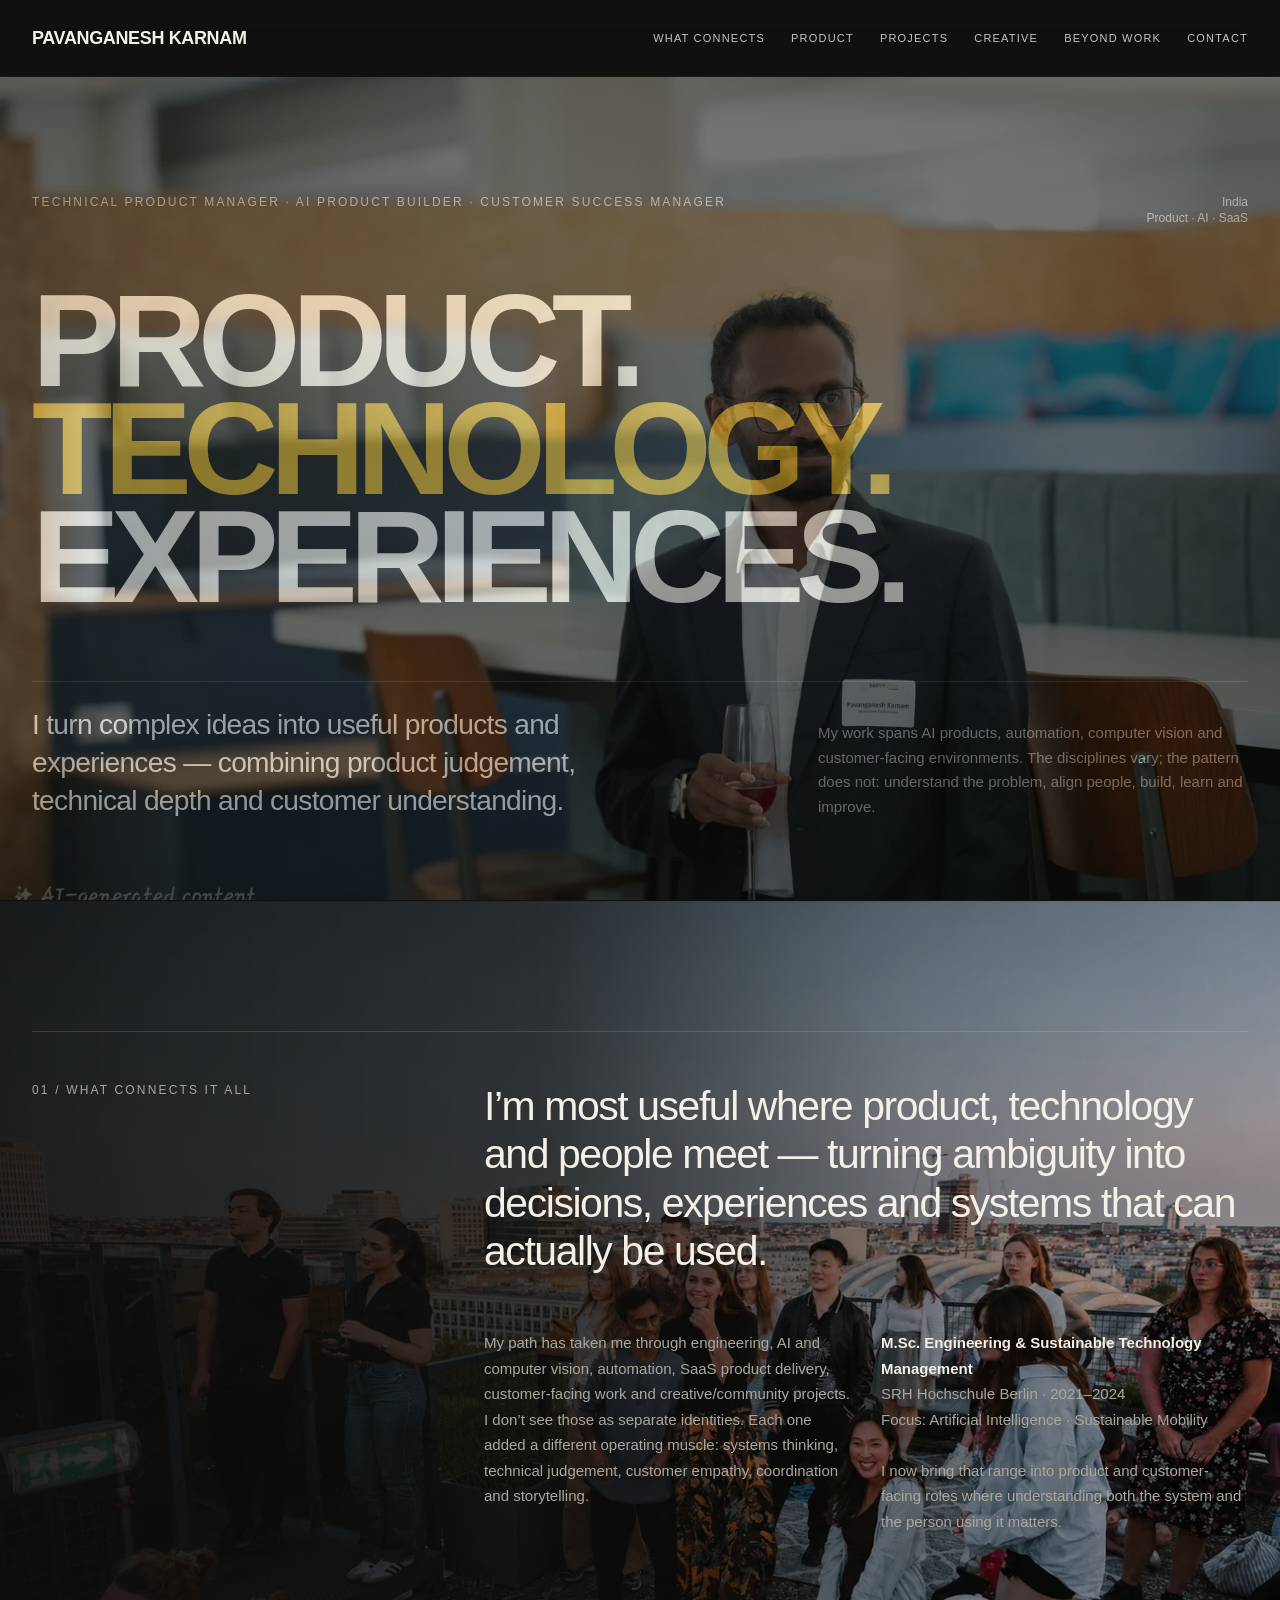
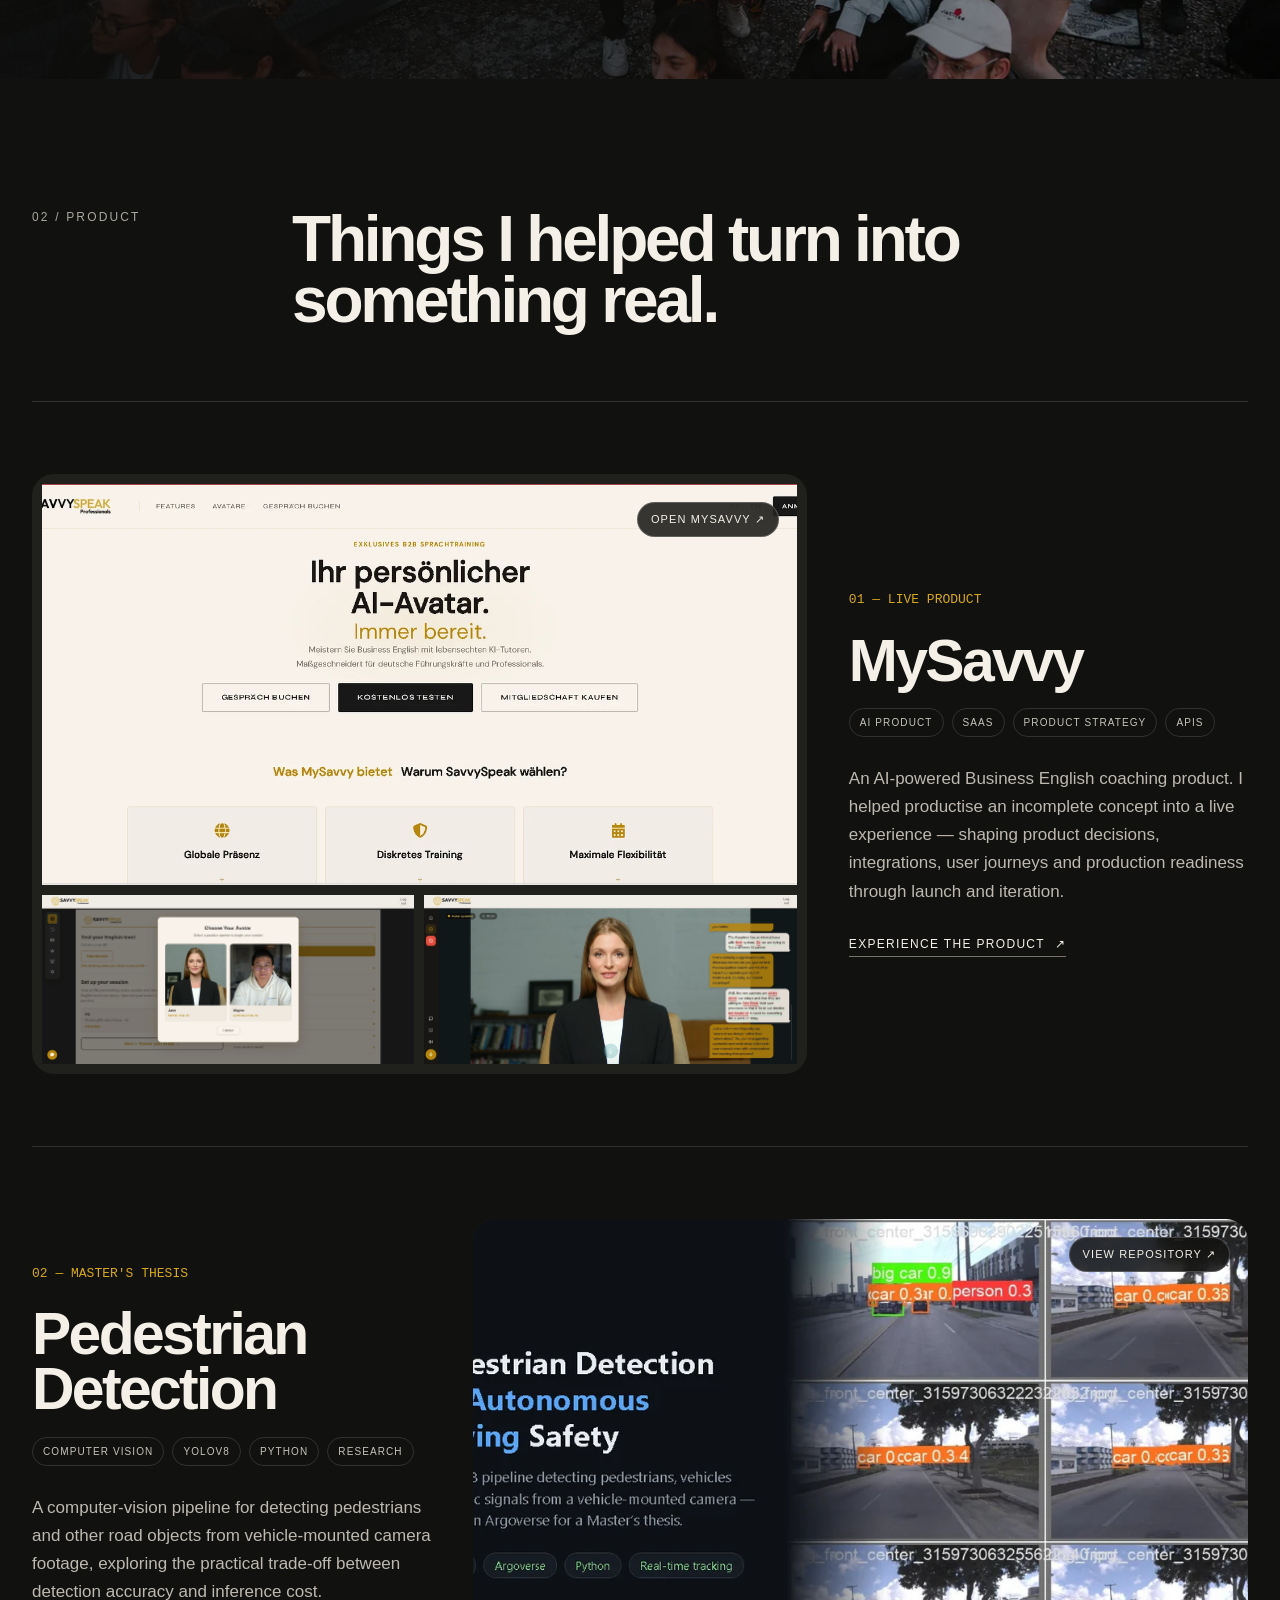
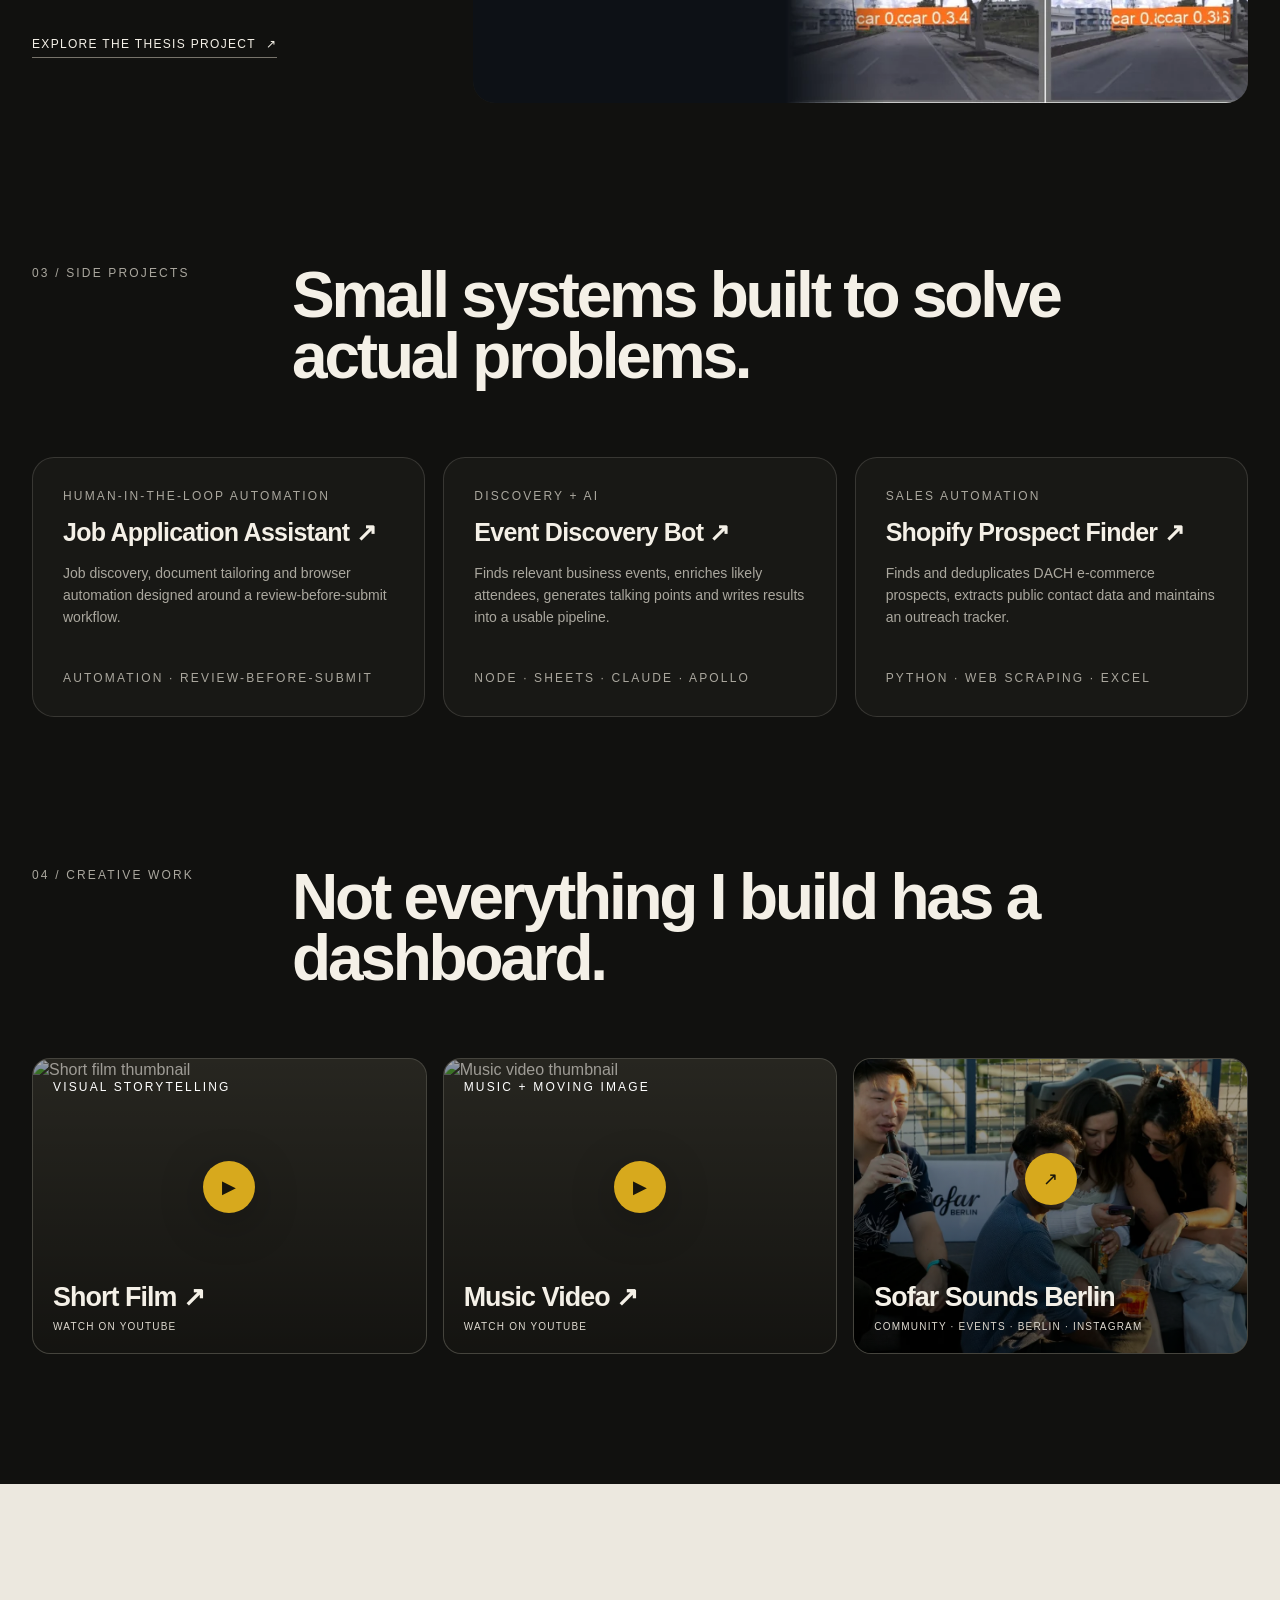
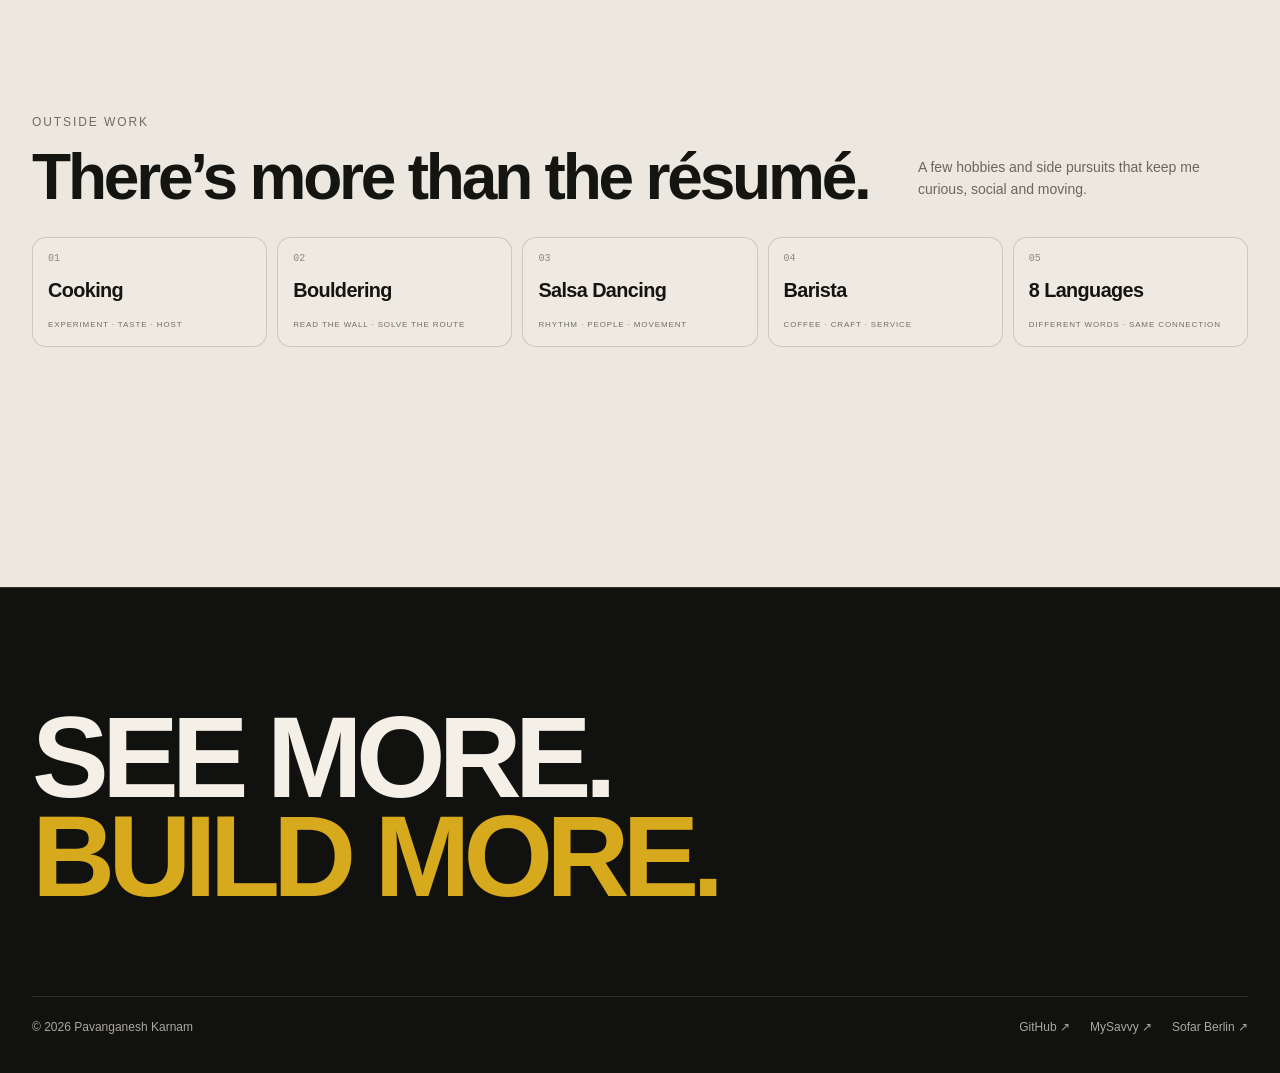
==== index.html @ 55679f95 "Simplify portfolio location to India" ====
<!doctype html>
<html lang="en">
<head>
<!-- Portfolio build for GitHub Pages -->
  <meta charset="utf-8" />
  <meta name="viewport" content="width=device-width,initial-scale=1" />
  <meta name="description" content="Pavanganesh Karnam — Technical Product Manager, AI product builder, Customer Success Manager and multidisciplinary maker." />
  <title>Pavanganesh Karnam — Product · Technology · Experiences</title>
  <link rel="stylesheet" href="styles.css" />
  <style>#thread{background-image:linear-gradient(90deg,rgba(13,13,12,.88) 0%,rgba(13,13,12,.78) 43%,rgba(13,13,12,.42) 72%,rgba(13,13,12,.24) 100%),url('asset-01-03a9aabbd2f6.webp')!important;background-size:cover;background-position:center}</style>
</head>
<body>
<button class="hero-portrait" id="heroPortrait" type="button" aria-label="Open portrait preview" aria-hidden="true">
  <img class="portrait-full" src="asset-02-1b2aa033fc8b.webp" alt="Portrait of Pavanganesh Karnam" id="heroPortraitImg" />
  <img class="portrait-avatar" src="asset-03-c4b524518109.webp" alt="" aria-hidden="true" />
</button>
<div class="portrait-modal" id="portraitModal" aria-hidden="true" role="dialog" aria-modal="true" aria-label="Portrait preview">
  <button class="portrait-close" id="portraitClose" type="button" aria-label="Close portrait preview">×</button>
  <img src="asset-02-1b2aa033fc8b.webp" alt="Portrait of Pavanganesh Karnam enlarged" id="portraitModalImg" />
</div>
<header id="topbar">
  <div class="wrap nav">
    <a class="brand" href="#top">PAVANGANESH KARNAM</a>
    <nav class="navlinks" aria-label="Primary">
      <a href="#thread">What Connects</a><a href="#work">Product</a><a href="#projects">Projects</a><a href="#creative">Creative</a><a href="#beyond">Beyond Work</a><a href="#contact">Contact</a>
    </nav>
  </div>
</header>

<main id="top">
  <section class="hero">
    <div class="wrap">
      <div class="hero-role">
        <div class="eyebrow">Technical Product Manager · AI Product Builder · Customer Success Manager</div>
        <div class="availability">India<br/>Product · AI · SaaS</div>
      </div>
      <h1 class="hero-title" aria-label="Product Technology Experiences">
        <span><i>Product.</i></span>
        <span><i>Technology.</i></span>
        <span><i>Experiences.</i></span>
      </h1>
      <div class="hero-bottom">
        <div class="hero-statement">I turn complex ideas into useful products and experiences — combining product judgement, technical depth and customer understanding.</div>
        <div class="hero-meta">My work spans AI products, automation, computer vision and customer-facing environments. The disciplines vary; the pattern does not: understand the problem, align people, build, learn and improve.</div>
      </div>
    </div>
  </section>

  <section id="thread">
    <div class="wrap about-grid reveal">
      <div class="eyebrow">01 / What Connects It All</div>
      <div>
        <p class="about-text">I’m most useful where product, technology and people meet — turning ambiguity into decisions, experiences and systems that can actually be used.</p>
        <div class="about-sub">
          <p>My path has taken me through engineering, AI and computer vision, automation, SaaS product delivery, customer-facing work and creative/community projects. I don’t see those as separate identities. Each one added a different operating muscle: systems thinking, technical judgement, customer empathy, coordination and storytelling.</p>
          <p><strong style="color:var(--ink)">M.Sc. Engineering & Sustainable Technology Management</strong><br/>SRH Hochschule Berlin · 2021–2024<br/>Focus: Artificial Intelligence · Sustainable Mobility<br/><br/>I now bring that range into product and customer-facing roles where understanding both the system and the person using it matters.</p>
        </div>
      </div>
    </div>
  </section>

  <section id="work">
    <div class="wrap">
      <div class="section-head reveal"><div class="eyebrow">02 / Product</div><h2>Things I helped turn into something real.</h2></div>

      <article class="chapter reveal">
        <div class="media mysavvy-collage">
          <a href="https://mysavvy.savvyspeak.ai" target="_blank" rel="noreferrer"><span class="visit">Open MySavvy ↗</span><img src="asset-04-f950c115a7a7.webp" alt="MySavvy AI coaching platform interface" /></a>
          <a href="https://mysavvy.savvyspeak.ai" target="_blank" rel="noreferrer"><img src="asset-05-85242a659f5c.webp" alt="MySavvy avatar selection interface" /></a>
          <a href="https://mysavvy.savvyspeak.ai" target="_blank" rel="noreferrer"><img src="asset-06-6d249f5417d5.webp" alt="SavvySpeak MySavvy landing page" /></a>
        </div>
        <div class="copy">
          <div class="num">01 — LIVE PRODUCT</div>
          <h3>MySavvy</h3>
          <div class="tags"><span class="tag">AI Product</span><span class="tag">SaaS</span><span class="tag">Product Strategy</span><span class="tag">APIs</span></div>
          <p>An AI-powered Business English coaching product. I helped productise an incomplete concept into a live experience — shaping product decisions, integrations, user journeys and production readiness through launch and iteration.</p>
          <a class="text-link" href="https://mysavvy.savvyspeak.ai" target="_blank" rel="noreferrer">Experience the product <span class="arrow">↗</span></a>
        </div>
      </article>

      <article class="chapter reverse reveal">
        <div class="media"><a href="https://github.com/PGPGPGPGPGK/Master-thesis" target="_blank" rel="noreferrer"><span class="visit">View repository ↗</span><img src="asset-07-b2432ad10676.webp" alt="Pedestrian detection Master's thesis preview" /></a></div>
        <div class="copy">
          <div class="num">02 — MASTER'S THESIS</div>
          <h3>Pedestrian Detection</h3>
          <div class="tags"><span class="tag">Computer Vision</span><span class="tag">YOLOv8</span><span class="tag">Python</span><span class="tag">Research</span></div>
          <p>A computer-vision pipeline for detecting pedestrians and other road objects from vehicle-mounted camera footage, exploring the practical trade-off between detection accuracy and inference cost.</p>
          <a class="text-link" href="https://github.com/PGPGPGPGPGK/Master-thesis" target="_blank" rel="noreferrer">Explore the thesis project <span class="arrow">↗</span></a>
        </div>
      </article>

      <div id="projects" class="section-head reveal" style="margin-top:90px"><div class="eyebrow">03 / Side projects</div><h2>Small systems built to solve actual problems.</h2></div>
      <div class="tech-mini-grid reveal">
        <a class="mini" href="https://github.com/PGPGPGPGPGK/job-application-assistant" target="_blank" rel="noreferrer"><div><div class="eyebrow">Human-in-the-loop automation</div><h4>Job Application Assistant <span class="arrow">↗</span></h4><p>Job discovery, document tailoring and browser automation designed around a review-before-submit workflow.</p></div><div class="eyebrow">Automation · Review-before-submit</div></a>
        <a class="mini" href="https://github.com/PGPGPGPGPGK/event-search" target="_blank" rel="noreferrer"><div><div class="eyebrow">Discovery + AI</div><h4>Event Discovery Bot <span class="arrow">↗</span></h4><p>Finds relevant business events, enriches likely attendees, generates talking points and writes results into a usable pipeline.</p></div><div class="eyebrow">Node · Sheets · Claude · Apollo</div></a>
        <a class="mini" href="https://github.com/PGPGPGPGPGK/shopify-outreach" target="_blank" rel="noreferrer"><div><div class="eyebrow">Sales automation</div><h4>Shopify Prospect Finder <span class="arrow">↗</span></h4><p>Finds and deduplicates DACH e-commerce prospects, extracts public contact data and maintains an outreach tracker.</p></div><div class="eyebrow">Python · Web scraping · Excel</div></a>
      </div>
    </div>
  </section>

  <section id="creative" style="padding-top:20px">
    <div class="wrap">
      <div class="section-head reveal"><div class="eyebrow">04 / Creative work</div><h2>Not everything I build has a dashboard.</h2></div>
      <div class="creative-grid reveal">
        <a class="video-card" href="https://youtu.be/dspvZ8qLnYA?si=hRVgWq7cxDjMHmX9" target="_blank" rel="noreferrer" aria-label="Open Short Film on YouTube">
          <img src="https://img.youtube.com/vi/dspvZ8qLnYA/maxresdefault.jpg" alt="Short film thumbnail" />
          <div class="overlay"><div class="eyebrow" style="color:#fff">Visual storytelling</div><div class="play">▶</div><div><div class="video-title">Short Film <span class="arrow">↗</span></div><div class="video-meta">Watch on YouTube</div></div></div>
        </a>
        <a class="video-card" href="https://youtu.be/GNn44DrBACo?si=5zyIObAWgjNVQ3V6" target="_blank" rel="noreferrer" aria-label="Open Music Video on YouTube">
          <img src="https://img.youtube.com/vi/GNn44DrBACo/maxresdefault.jpg" alt="Music video thumbnail" />
          <div class="overlay"><div class="eyebrow" style="color:#fff">Music + moving image</div><div class="play">▶</div><div><div class="video-title">Music Video <span class="arrow">↗</span></div><div class="video-meta">Watch on YouTube</div></div></div>
        </a>
        <a class="video-card" href="https://www.instagram.com/sofarberlin?igsh=MWx6d28yajBtN3hkcg==" target="_blank" rel="noreferrer" aria-label="Open Sofar Sounds Berlin on Instagram">
          <img src="asset-10-0775bc7eccf1.webp" alt="Sofar Sounds Berlin rooftop event" />
          <div class="overlay"><div class="play">↗</div><div><div class="video-title">Sofar Sounds Berlin</div><div class="video-meta">Community · Events · Berlin · Instagram</div></div></div>
        </a>
      </div>
    </div>
  </section>

  <section id="beyond" class="beyond-wrap">
    <div class="outside-work reveal">
      <div class="wrap">
        <div class="outside-work-head">
          <div>
            <div class="outside-label">Outside work</div>
            <h3 class="outside-work-title">There’s more than the résumé.</h3>
          </div>
          <p class="outside-work-note">A few hobbies and side pursuits that keep me curious, social and moving.</p>
        </div>

        <div class="outside-list" aria-label="Hobbies and side pursuits">
          <div class="outside-row"><span class="outside-num">01</span><span class="hobby-name">Cooking</span><span class="hobby-detail">Experiment · taste · host</span></div>
          <div class="outside-row"><span class="outside-num">02</span><span class="hobby-name">Bouldering</span><span class="hobby-detail">Read the wall · solve the route</span></div>
          <div class="outside-row"><span class="outside-num">03</span><span class="hobby-name">Salsa Dancing</span><span class="hobby-detail">Rhythm · people · movement</span></div>
          <div class="outside-row"><span class="outside-num">04</span><span class="hobby-name">Barista</span><span class="hobby-detail">Coffee · craft · service</span></div>
          <div class="outside-row"><span class="outside-num">05</span><span class="hobby-name">8 Languages</span><span class="hobby-detail">Different words · same connection</span></div>
        </div>
      </div>
    </div>
  </section>

</main>

<footer id="contact">
  <div class="wrap">
    <h2 class="footer-title">See more.<br/><em>Build more.</em></h2>
    <div class="footer-row">
      <div>© <span id="year"></span> Pavanganesh Karnam</div>
      <div class="footer-links">
        <a href="https://github.com/PGPGPGPGPGK" target="_blank" rel="noreferrer">GitHub ↗</a>
        <a href="https://mysavvy.savvyspeak.ai" target="_blank" rel="noreferrer">MySavvy ↗</a>
        <a href="https://www.instagram.com/sofarberlin?igsh=MWx6d28yajBtN3hkcg==" target="_blank" rel="noreferrer">Sofar Berlin ↗</a>
      </div>
    </div>
  </div>
</footer>
<script src="script.js"></script>
</body>
</html>
---- styles.css ----
:root{--bg:#11110f;--panel:#181815;--panel2:#20201c;--ink:#f4f0e7;--muted:#aaa79e;--line:rgba(244,240,231,.14);--accent:#d7a91d;--accent2:#f2cf5b;--radius:22px;--max:1480px}*{box-sizing:border-box}html{scroll-behavior:smooth;background:var(--bg)}body{margin:0;background:var(--bg);color:var(--ink);font-family:Inter,"Helvetica Neue",Helvetica,Arial,sans-serif;line-height:1.35;overflow-x:hidden}body:before{content:"";position:fixed;inset:0;pointer-events:none;opacity:.04;z-index:1000;background-image:radial-gradient(rgba(255,255,255,.25) .45px,transparent .45px);background-size:4px 4px}::selection{background:var(--accent2);color:#17160f}a{color:inherit;text-decoration:none}img{display:block;max-width:100%}button{font:inherit}.wrap{width:min(calc(100% - 64px),var(--max));margin:auto}.eyebrow{font-size:12px;letter-spacing:.18em;text-transform:uppercase;color:var(--muted)}.reveal{opacity:0;transform:translateY(30px);transition:opacity .8s cubic-bezier(.16,1,.3,1),transform .8s cubic-bezier(.16,1,.3,1)}.reveal.in{opacity:1;transform:none}.arrow{display:inline-block;transition:transform .25s ease}a:hover .arrow{transform:translate(5px,-5px)}header{position:sticky;top:0;z-index:50;background:rgba(17,17,15,.82);backdrop-filter:blur(18px);border-bottom:1px solid transparent;transition:border-color .3s}header.scrolled{border-color:var(--line)}.nav{min-height:76px;display:flex;align-items:center;justify-content:space-between;gap:28px}.brand{font-size:18px;font-weight:750;letter-spacing:-.02em;padding-left:0;transition:padding-left .38s cubic-bezier(.16,1,.3,1)}header.portrait-mini .brand{padding-left:56px}.navlinks{display:flex;gap:26px;font-size:11px;letter-spacing:.11em;text-transform:uppercase;color:#c9c5bc;white-space:nowrap;margin-left:auto}.navlinks a:hover{color:#fff}.hero{min-height:calc(100vh - 76px);display:flex;flex-direction:column;justify-content:space-between;padding:90px 0 54px;position:relative;isolation:isolate}.hero>.wrap{position:relative;z-index:3}.hero:after{content:"";position:absolute;inset:0;z-index:1;pointer-events:none;background:linear-gradient(90deg,rgba(17,17,15,.94) 0%,rgba(17,17,15,.74) 48%,rgba(17,17,15,.28) 100%)}.hero-role{display:flex;justify-content:space-between;gap:30px;align-items:flex-start}.hero-role .availability{font-size:12px;color:var(--muted);text-align:right}.hero-title{font-size:clamp(64px,10.3vw,158px);line-height:.82;letter-spacing:-.065em;font-weight:850;margin:60px 0 70px;text-transform:uppercase}.hero-title span{display:block;overflow:hidden}.hero-title i{font-style:normal;display:block;animation:heroIn 1s cubic-bezier(.16,1,.3,1) both}.hero-title span:nth-child(2) i{color:var(--accent);animation-delay:.08s}.hero-title span:nth-child(3) i{animation-delay:.16s}@keyframes heroIn{from{transform:translateY(115%)}to{transform:none}}.hero-bottom{display:grid;grid-template-columns:1fr 1fr;gap:40px;align-items:end;border-top:1px solid var(--line);padding-top:24px}.hero-statement{font-size:clamp(22px,2.2vw,34px);max-width:650px;letter-spacing:-.025em}.hero-meta{justify-self:end;max-width:430px;color:var(--muted);font-size:15px;line-height:1.65}.hero-portrait{position:fixed;z-index:2;left:0;top:76px;width:100vw;height:calc(100vh - 76px);padding:0;border:0;background:#24231f;overflow:hidden;cursor:default;pointer-events:none;border-radius:0;box-shadow:none;will-change:left,top,width,height,border-radius}.hero-portrait img{position:absolute;inset:0;width:100%;height:100%;object-fit:cover;transition:opacity .24s ease}.hero-portrait .portrait-full{object-position:58% 38%;filter:saturate(.88) contrast(1.03);opacity:1}.hero-portrait .portrait-avatar{object-position:center;filter:saturate(.94) contrast(1.04);opacity:0}.hero-portrait.is-mini .portrait-full{opacity:0}.hero-portrait.is-mini .portrait-avatar{opacity:1}.hero-portrait.is-mini{z-index:60;cursor:zoom-in;pointer-events:auto;box-shadow:0 4px 14px rgba(0,0,0,.32);border:1px solid rgba(244,240,231,.30)}.portrait-modal{position:fixed;inset:0;z-index:2000;background:rgba(8,8,7,.88);backdrop-filter:blur(14px);display:grid;place-items:center;padding:34px;opacity:0;visibility:hidden;transition:.25s}.portrait-modal.open{opacity:1;visibility:visible}.portrait-modal img{max-width:min(880px,88vw);max-height:86vh;object-fit:contain;border-radius:20px;box-shadow:0 30px 100px rgba(0,0,0,.5)}.portrait-close{position:absolute;right:26px;top:22px;width:46px;height:46px;border-radius:50%;border:1px solid rgba(255,255,255,.22);background:rgba(17,17,15,.72);color:#fff;font-size:30px;cursor:pointer}body.modal-open{overflow:hidden}section{padding:130px 0}.section-head{display:grid;grid-template-columns:220px 1fr;gap:40px;margin-bottom:70px}.section-head h2{font-size:clamp(38px,5vw,78px);line-height:.95;letter-spacing:-.05em;margin:0;font-weight:780;max-width:900px}#thread{position:relative;min-height:72vh;display:flex;align-items:center;background-image:linear-gradient(90deg,rgba(13,13,12,.88) 0%,rgba(13,13,12,.78) 43%,rgba(13,13,12,.42) 72%,rgba(13,13,12,.24) 100%),url('assets/asset-01.webp');background-size:cover;background-position:center}.about-grid{display:grid;grid-template-columns:1fr 2fr;gap:70px;border-top:1px solid var(--line);padding-top:50px}.about-text{font-size:clamp(25px,3.2vw,47px);line-height:1.18;letter-spacing:-.035em;margin:0}.about-sub{display:grid;grid-template-columns:1fr 1fr;gap:30px;margin-top:40px;color:var(--muted);font-size:15px;line-height:1.7}.chapter{display:grid;grid-template-columns:minmax(0,1.32fr) minmax(300px,.68fr);gap:42px;align-items:center;padding:72px 0;border-top:1px solid var(--line)}.chapter.reverse{grid-template-columns:minmax(300px,.68fr) minmax(0,1.32fr)}.chapter.reverse .media{order:2}.chapter.reverse .copy{order:1}.media{position:relative;border-radius:var(--radius);overflow:hidden;background:#26251f;isolation:isolate}.media>a{display:block;position:relative;overflow:hidden}.media img{width:100%;height:auto;aspect-ratio:16/10;object-fit:cover;transition:transform .7s cubic-bezier(.16,1,.3,1),filter .5s ease}.media:hover img{transform:scale(1.025);filter:saturate(1.08)}.media .visit{position:absolute;right:18px;top:18px;z-index:3;background:rgba(17,17,15,.84);border:1px solid rgba(255,255,255,.2);border-radius:999px;padding:9px 13px;font-size:11px;letter-spacing:.1em;text-transform:uppercase;backdrop-filter:blur(10px)}.copy .num{font-family:ui-monospace,SFMono-Regular,Menlo,monospace;color:var(--accent);font-size:13px;margin-bottom:24px}.copy h3{font-size:clamp(38px,4.6vw,70px);letter-spacing:-.045em;line-height:.94;margin:0 0 20px}.tags{display:flex;gap:8px;flex-wrap:wrap;margin:0 0 28px}.tag{border:1px solid var(--line);border-radius:999px;padding:7px 10px;font-size:10px;letter-spacing:.11em;text-transform:uppercase;color:#c7c3ba}.copy p{font-size:17px;color:#bdb9b0;line-height:1.65;max-width:560px;margin:0 0 26px}.text-link{display:inline-flex;align-items:center;gap:10px;border-bottom:1px solid #77736a;padding-bottom:4px;font-size:12px;letter-spacing:.11em;text-transform:uppercase}.mysavvy-collage{display:grid;grid-template-columns:1fr 1fr;gap:10px;padding:10px;background:#20201c}.mysavvy-collage a:first-child{grid-column:1/-1}.mysavvy-collage img{aspect-ratio:auto;height:auto;object-fit:contain;background:#eee8dc}.mysavvy-collage a:first-child img{aspect-ratio:16/8.5;object-fit:cover}.tech-mini-grid{display:grid;grid-template-columns:repeat(3,1fr);gap:18px;margin-top:18px}.mini{min-height:260px;padding:30px;background:var(--panel);border:1px solid var(--line);border-radius:var(--radius);display:flex;flex-direction:column;justify-content:space-between;transition:.3s}.mini:hover{background:#1e1e1a;border-color:rgba(215,169,29,.5);transform:translateY(-4px)}.mini h4{font-size:25px;margin:12px 0;letter-spacing:-.03em}.mini p{color:var(--muted);font-size:14px;line-height:1.6;margin:0}.creative-grid{display:grid;grid-template-columns:repeat(3,minmax(0,1fr));gap:16px}.video-card{position:relative;border-radius:18px;overflow:hidden;background:#282721;border:1px solid var(--line);aspect-ratio:4/3;min-width:0}.video-card img{width:100%;height:100%;object-fit:cover;filter:brightness(.68);transition:.6s}.video-card:hover img{transform:scale(1.035);filter:brightness(.52)}.video-card .overlay{position:absolute;inset:0;display:flex;flex-direction:column;justify-content:space-between;padding:20px;background:linear-gradient(180deg,rgba(0,0,0,.03),rgba(0,0,0,.5))}.play{width:52px;height:52px;border-radius:50%;display:grid;place-items:center;background:var(--accent);color:#17150c;font-size:18px;align-self:center;margin:auto;box-shadow:0 10px 45px rgba(0,0,0,.25);transition:transform .3s}.video-card:hover .play{transform:scale(1.08)}.video-title{font-size:clamp(21px,2.1vw,30px);letter-spacing:-.035em;font-weight:700}.video-meta{font-size:10px;letter-spacing:.12em;text-transform:uppercase;color:#ded9cf;margin-top:5px}.beyond-wrap{background:#ece8df;color:#141410;overflow:hidden}.beyond-wrap .eyebrow{color:#6e6b64}.outside-work{padding:100px 0 110px}.outside-work-head{display:flex;align-items:flex-end;justify-content:space-between;gap:28px;margin-bottom:30px}.outside-label{font-size:12px;letter-spacing:.16em;text-transform:uppercase;color:#6e6b64;margin-bottom:16px}.outside-work-title{font-size:clamp(36px,5vw,74px);line-height:.94;letter-spacing:-.05em;font-weight:800;margin:0;max-width:900px}.outside-work-note{max-width:330px;font-size:14px;line-height:1.55;color:#6a665e;margin:0 0 6px}.outside-list{display:grid;grid-template-columns:repeat(5,minmax(0,1fr));gap:10px}.outside-row{position:relative;min-width:0;min-height:110px;padding:15px;border:1px solid rgba(20,20,16,.16);border-radius:14px;background:rgba(255,255,255,.12);display:grid;grid-template-columns:1fr;grid-template-rows:auto 1fr auto;align-items:start;transition:background .25s,border-color .25s,transform .25s}.outside-row:hover{background:rgba(255,255,255,.35);border-color:rgba(20,20,16,.3);transform:translateY(-2px)}.outside-num{font:10px ui-monospace,SFMono-Regular,Menlo,monospace;opacity:.45}.outside-row .hobby-name{font-size:clamp(18px,1.55vw,24px);line-height:1.03;font-weight:700;letter-spacing:-.03em;align-self:center;margin-top:8px}.outside-row .hobby-detail{font-size:8px;line-height:1.35;letter-spacing:.11em;text-transform:uppercase;color:#706d67;margin-top:12px}footer{padding:120px 0 38px;border-top:1px solid var(--line)}.footer-title{font-size:clamp(58px,9vw,138px);line-height:.86;letter-spacing:-.06em;text-transform:uppercase;margin:0 0 90px}.footer-title em{font-style:normal;color:var(--accent)}.footer-row{display:flex;justify-content:space-between;gap:30px;padding-top:22px;border-top:1px solid var(--line);font-size:12px;color:var(--muted)}.footer-links{display:flex;gap:20px}.footer-links a:hover{color:#fff}@media(max-width:980px){.navlinks{gap:13px}.section-head{grid-template-columns:1fr;gap:16px}.chapter,.chapter.reverse{grid-template-columns:1fr}.chapter.reverse .media,.chapter.reverse .copy{order:initial}.tech-mini-grid{grid-template-columns:1fr 1fr}.about-grid{grid-template-columns:1fr}.outside-list{grid-template-columns:repeat(3,minmax(0,1fr))}.creative-grid{grid-template-columns:1fr 1fr}.hero-title{font-size:clamp(58px,12vw,110px)}}@media(max-width:700px){.wrap{width:min(calc(100% - 32px),var(--max))}.nav{min-height:68px}.navlinks{display:none}.hero{padding:64px 0 40px;min-height:calc(100vh - 68px)}.hero-role{display:block}.hero-role .availability{text-align:left;margin-top:10px}.hero-title{font-size:clamp(50px,16vw,82px);margin:50px 0 55px}.hero-bottom{grid-template-columns:1fr;gap:20px}.hero-meta{justify-self:start}.hero-portrait{top:68px;height:calc(100vh - 68px)}section{padding:88px 0}.about-grid{display:block;padding-top:28px}.about-sub{grid-template-columns:1fr}.chapter{padding:48px 0}.tech-mini-grid{grid-template-columns:1fr}.creative-grid{grid-template-columns:1fr}.outside-work{padding:72px 0}.outside-work-head{display:block}.outside-work-note{margin-top:18px}.outside-list{grid-template-columns:repeat(2,minmax(0,1fr));gap:8px}.outside-row{min-height:98px;padding:13px}.footer-row{display:block}.footer-links{margin-top:15px;flex-wrap:wrap}.footer-title{margin-bottom:60px}}@media(prefers-reduced-motion:reduce){html{scroll-behavior:auto}.reveal{opacity:1;transform:none}.hero-title i{animation:none}.media img,.video-card img{transition:none}}
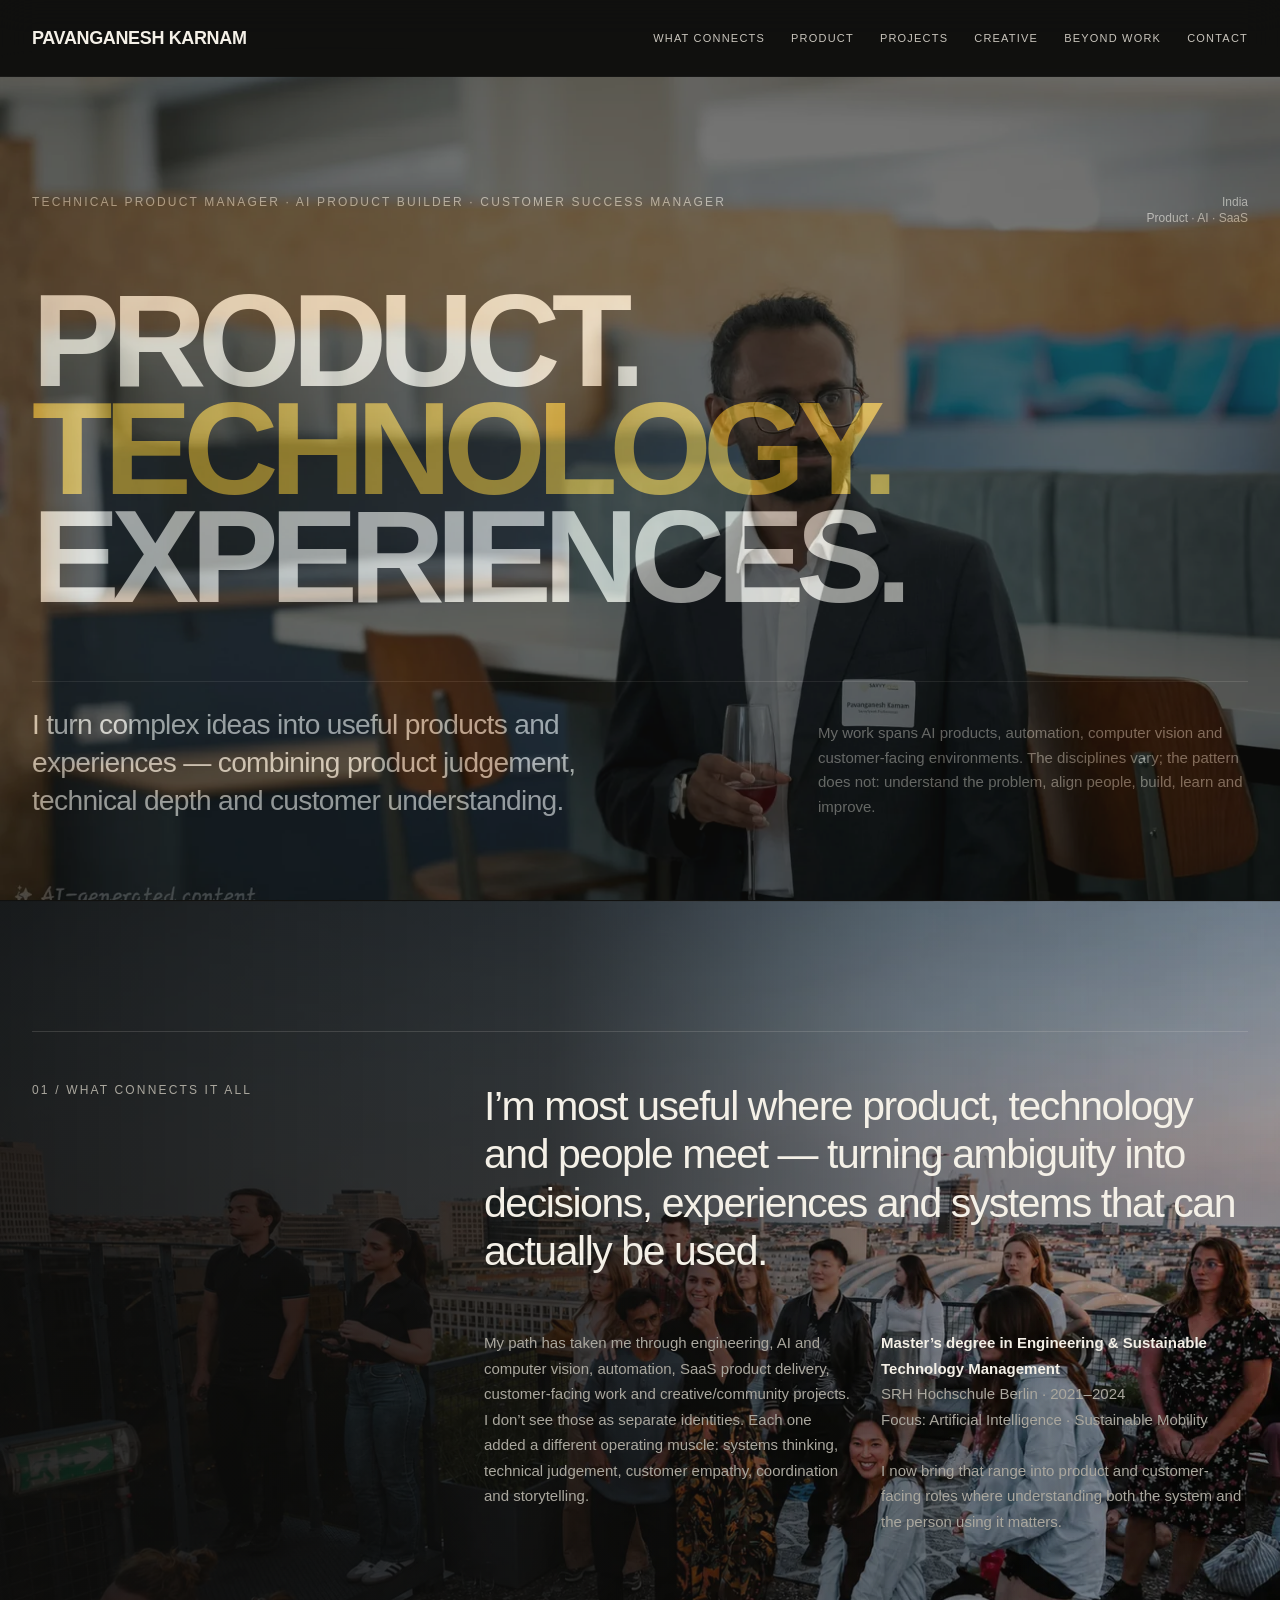
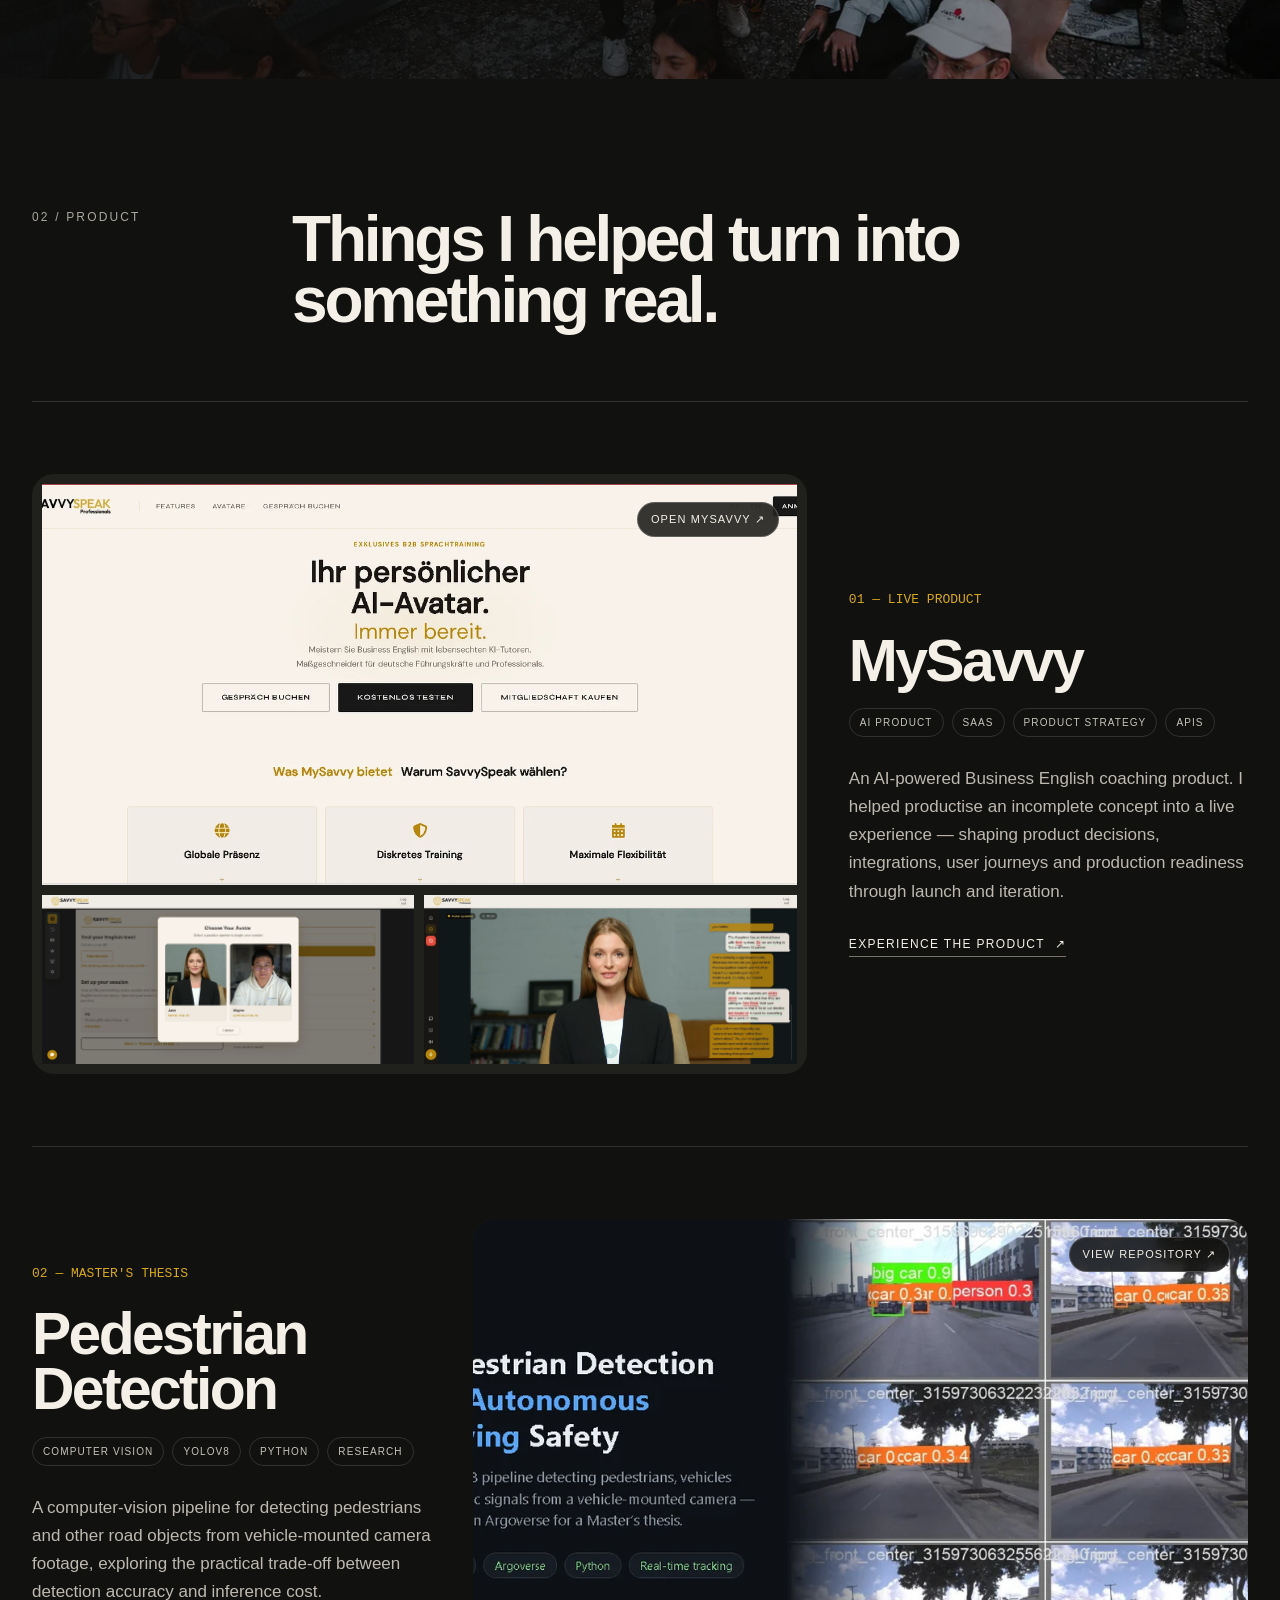
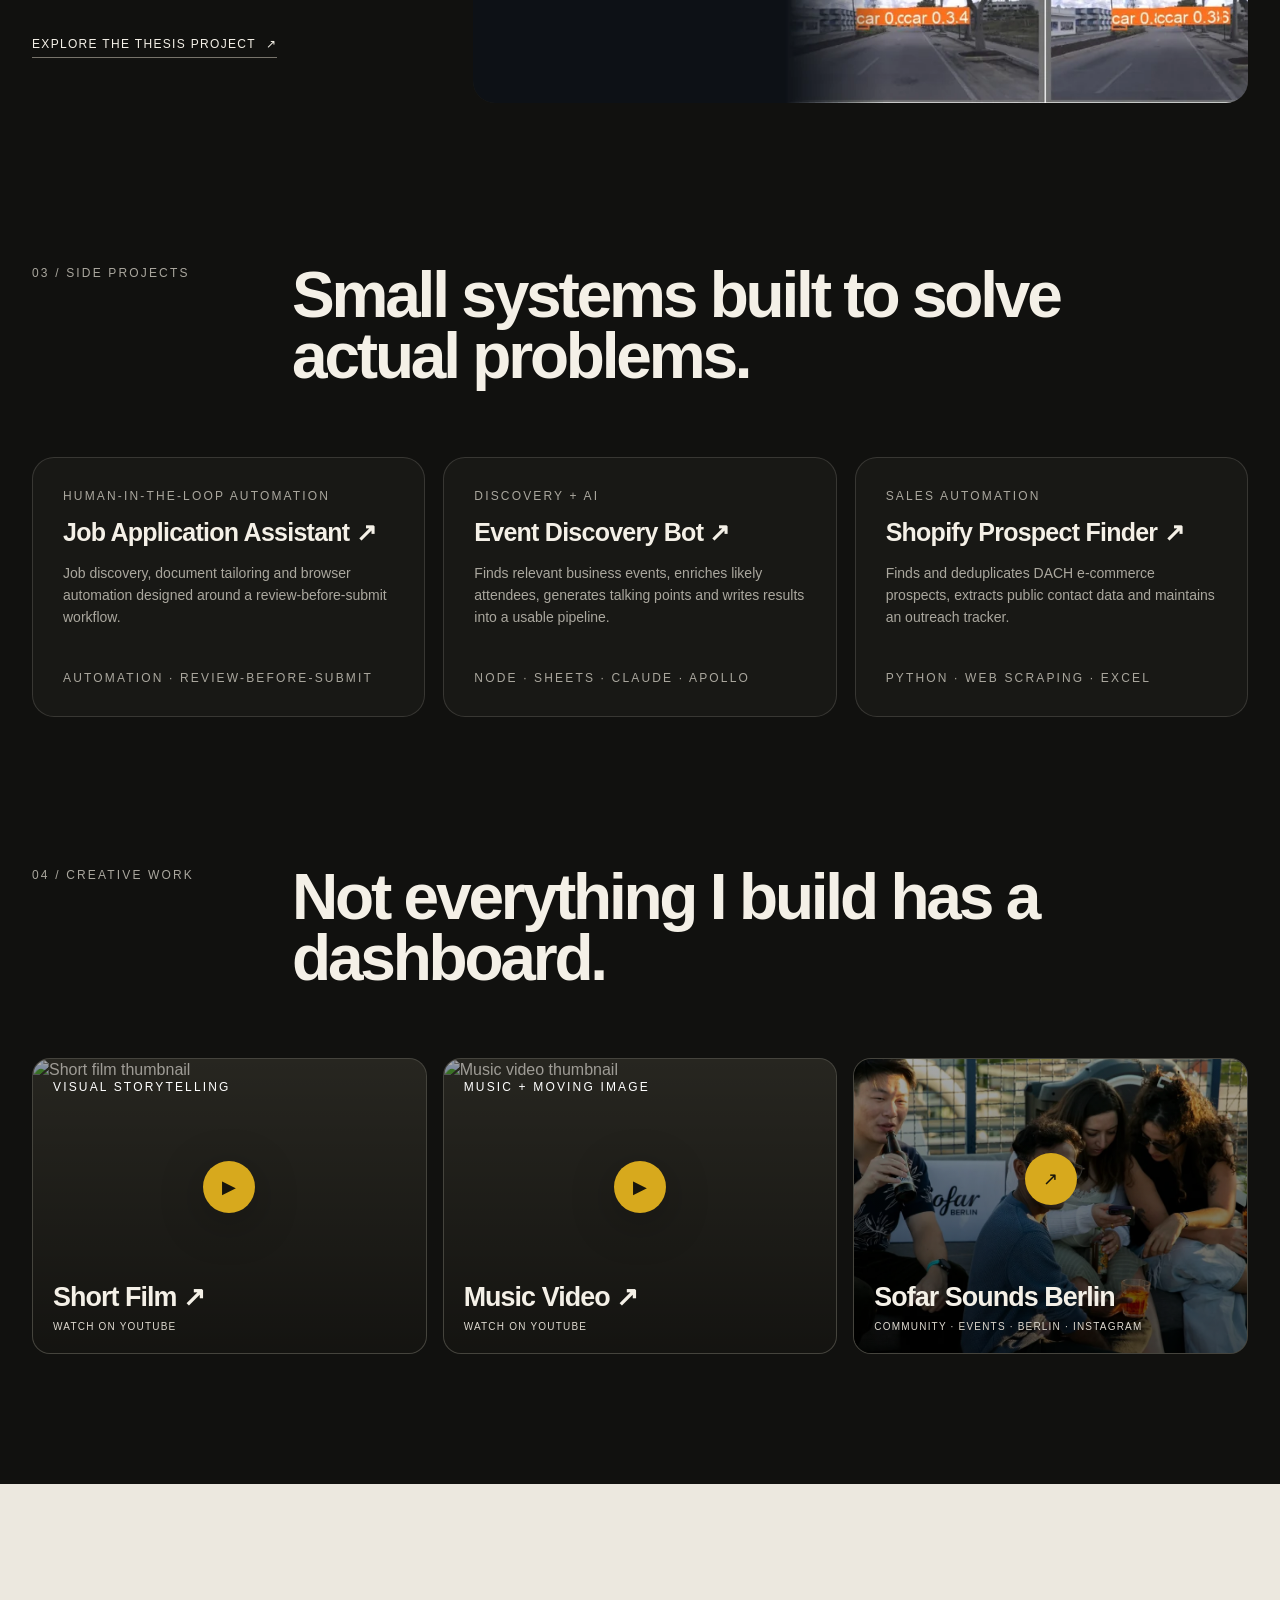
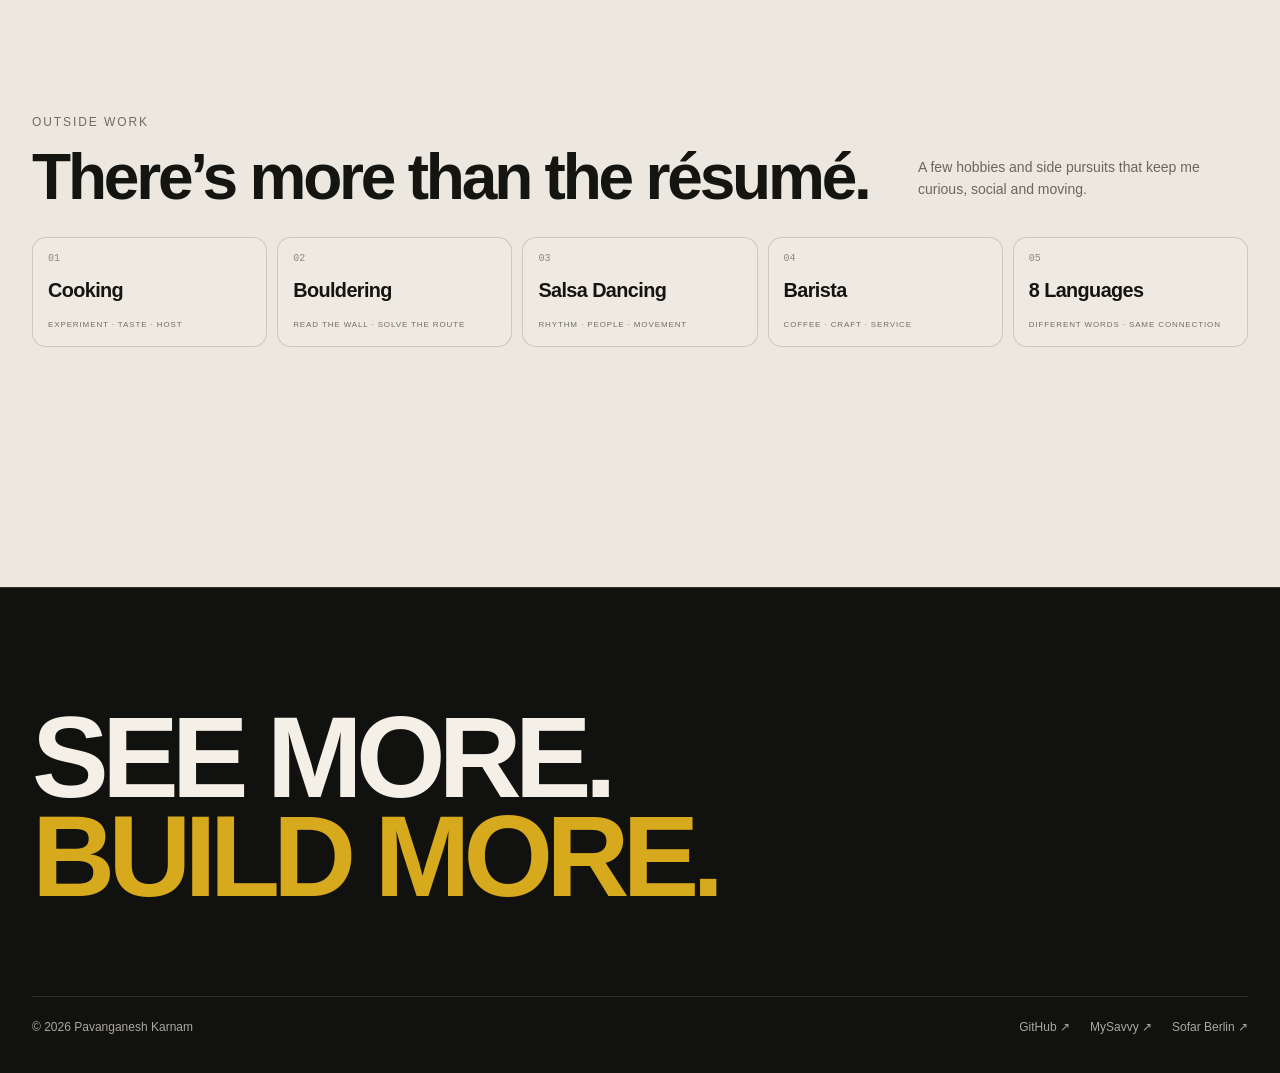
==== commit 909a8157: "Update master's degree wording" ====
--- a/index.html
+++ b/index.html
@@ -53,7 +53,7 @@
         <p class="about-text">I’m most useful where product, technology and people meet — turning ambiguity into decisions, experiences and systems that can actually be used.</p>
         <div class="about-sub">
           <p>My path has taken me through engineering, AI and computer vision, automation, SaaS product delivery, customer-facing work and creative/community projects. I don’t see those as separate identities. Each one added a different operating muscle: systems thinking, technical judgement, customer empathy, coordination and storytelling.</p>
-          <p><strong style="color:var(--ink)">M.Sc. Engineering & Sustainable Technology Management</strong><br/>SRH Hochschule Berlin · 2021–2024<br/>Focus: Artificial Intelligence · Sustainable Mobility<br/><br/>I now bring that range into product and customer-facing roles where understanding both the system and the person using it matters.</p>
+          <p><strong style="color:var(--ink)">Master’s degree in Engineering & Sustainable Technology Management</strong><br/>SRH Hochschule Berlin · 2021–2024<br/>Focus: Artificial Intelligence · Sustainable Mobility<br/><br/>I now bring that range into product and customer-facing roles where understanding both the system and the person using it matters.</p>
         </div>
       </div>
     </div>
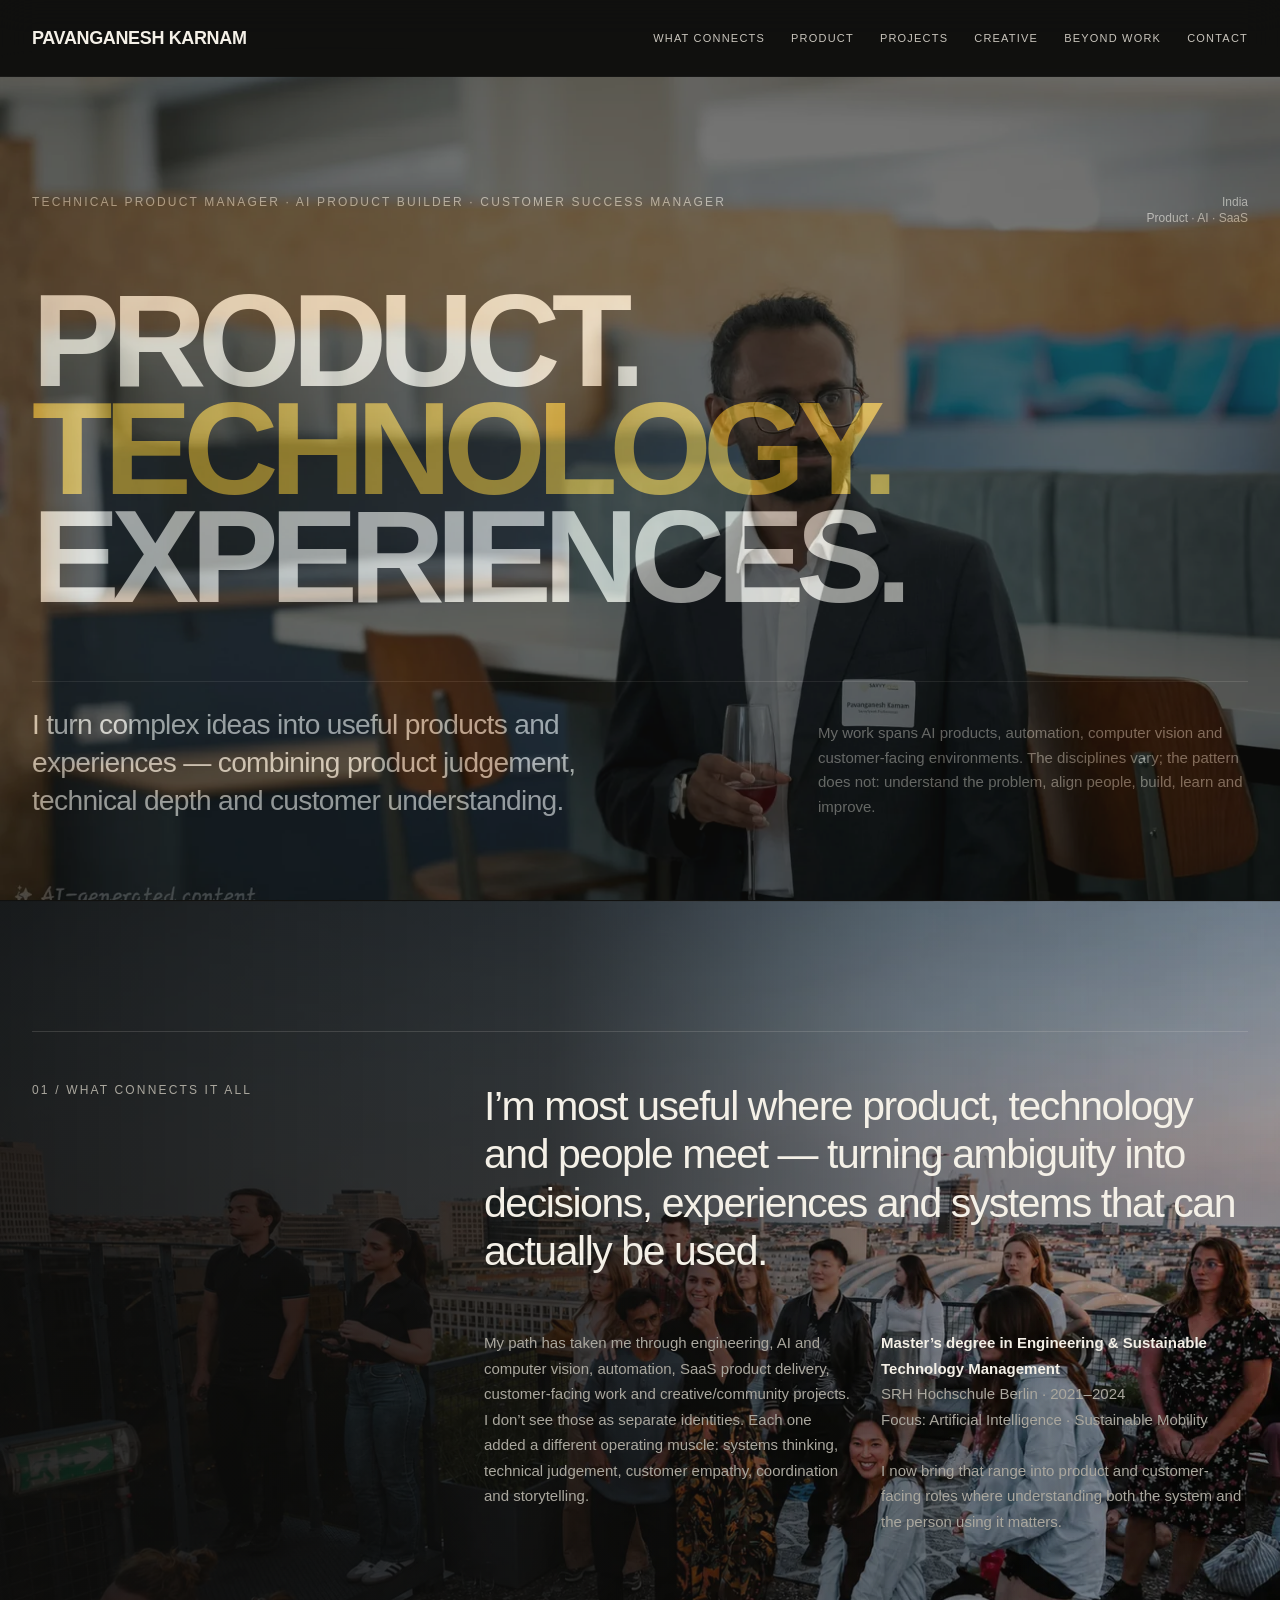
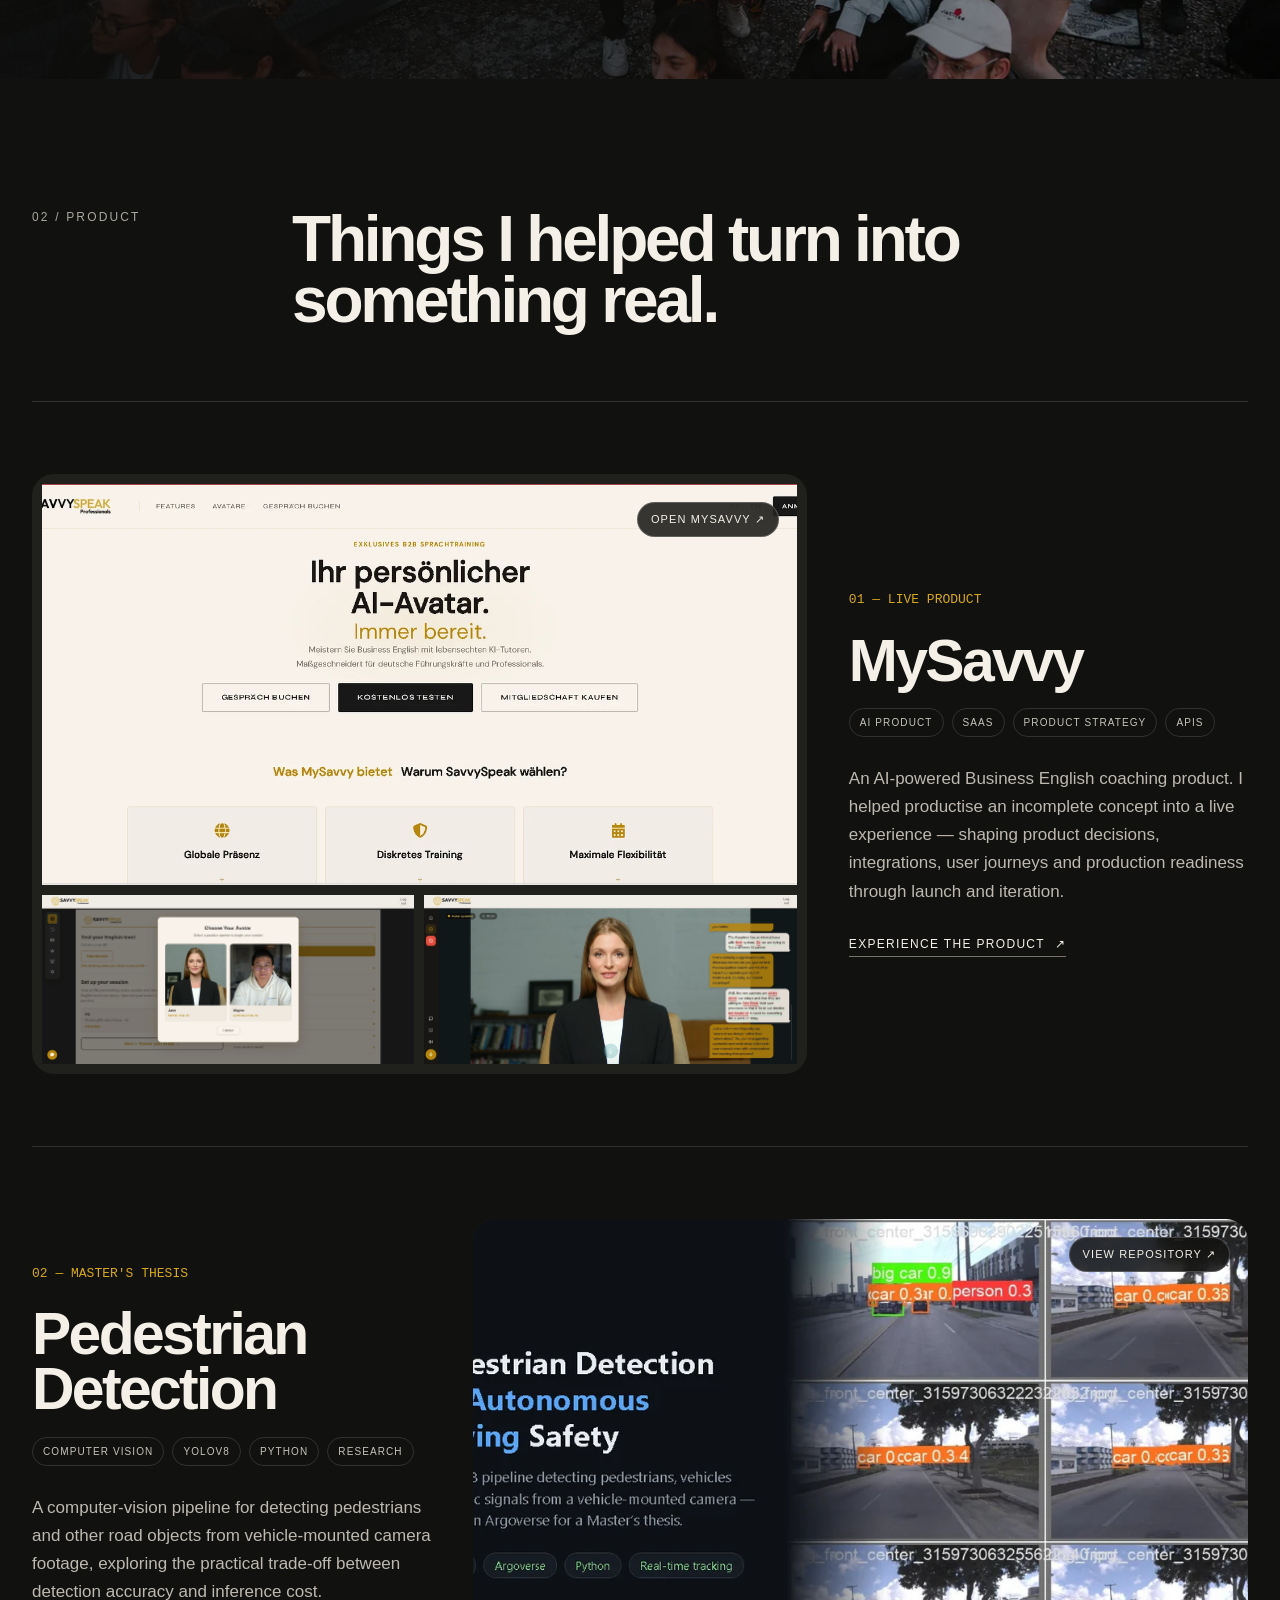
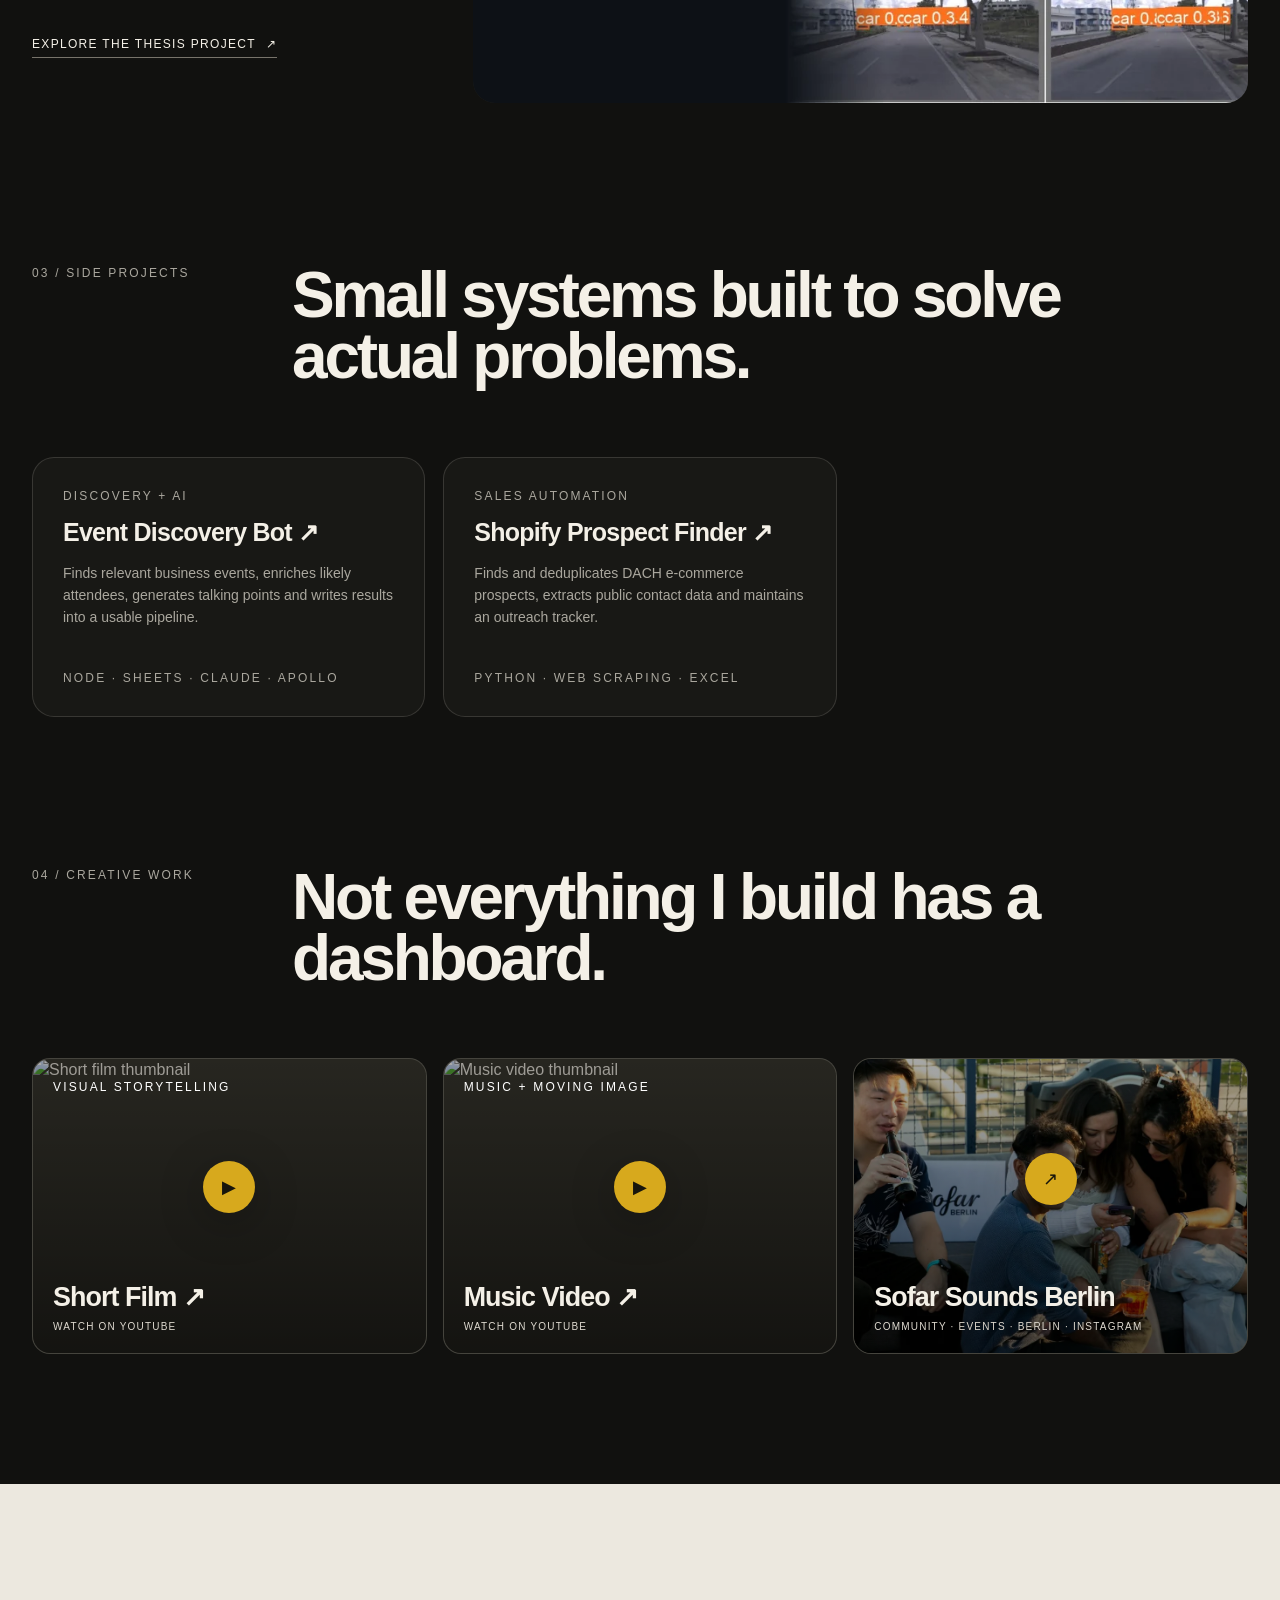
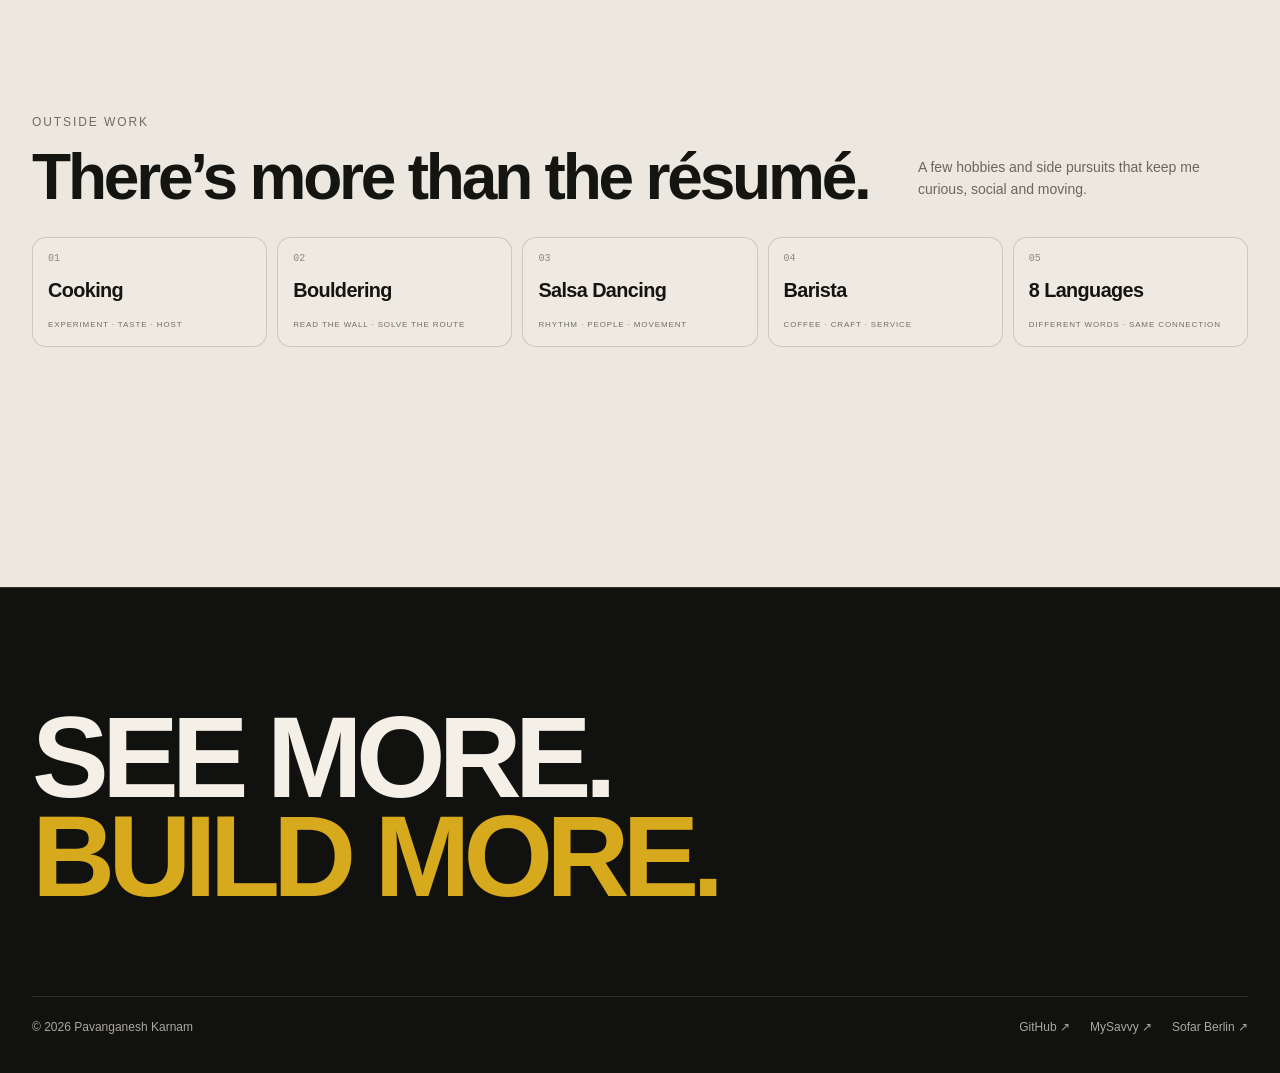
==== commit d38ffdd1: "Temporarily hide Job Application Assistant" ====
--- a/index.html
+++ b/index.html
@@ -91,7 +91,9 @@
 
       <div id="projects" class="section-head reveal" style="margin-top:90px"><div class="eyebrow">03 / Side projects</div><h2>Small systems built to solve actual problems.</h2></div>
       <div class="tech-mini-grid reveal">
+        <!-- Job Application Assistant temporarily hidden
         <a class="mini" href="https://github.com/PGPGPGPGPGK/job-application-assistant" target="_blank" rel="noreferrer"><div><div class="eyebrow">Human-in-the-loop automation</div><h4>Job Application Assistant <span class="arrow">↗</span></h4><p>Job discovery, document tailoring and browser automation designed around a review-before-submit workflow.</p></div><div class="eyebrow">Automation · Review-before-submit</div></a>
+        -->
         <a class="mini" href="https://github.com/PGPGPGPGPGK/event-search" target="_blank" rel="noreferrer"><div><div class="eyebrow">Discovery + AI</div><h4>Event Discovery Bot <span class="arrow">↗</span></h4><p>Finds relevant business events, enriches likely attendees, generates talking points and writes results into a usable pipeline.</p></div><div class="eyebrow">Node · Sheets · Claude · Apollo</div></a>
         <a class="mini" href="https://github.com/PGPGPGPGPGK/shopify-outreach" target="_blank" rel="noreferrer"><div><div class="eyebrow">Sales automation</div><h4>Shopify Prospect Finder <span class="arrow">↗</span></h4><p>Finds and deduplicates DACH e-commerce prospects, extracts public contact data and maintains an outreach tracker.</p></div><div class="eyebrow">Python · Web scraping · Excel</div></a>
       </div>
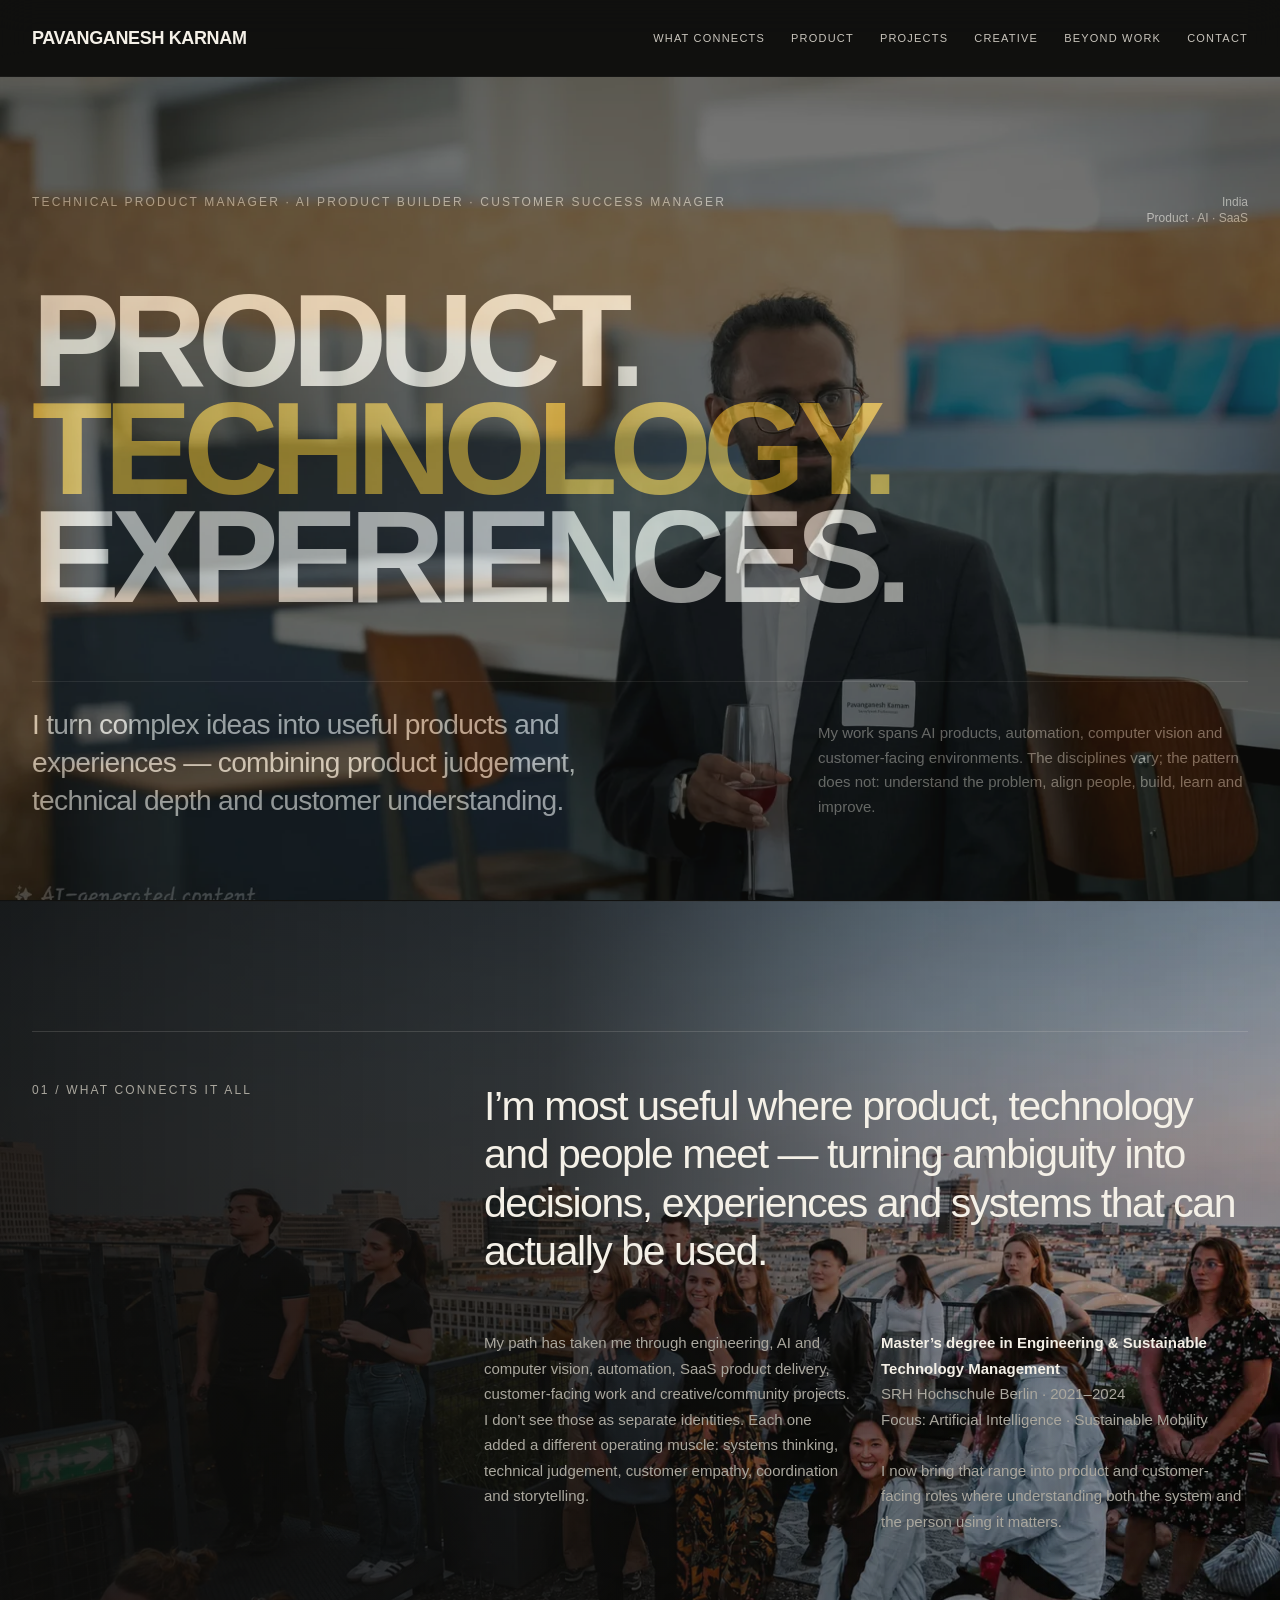
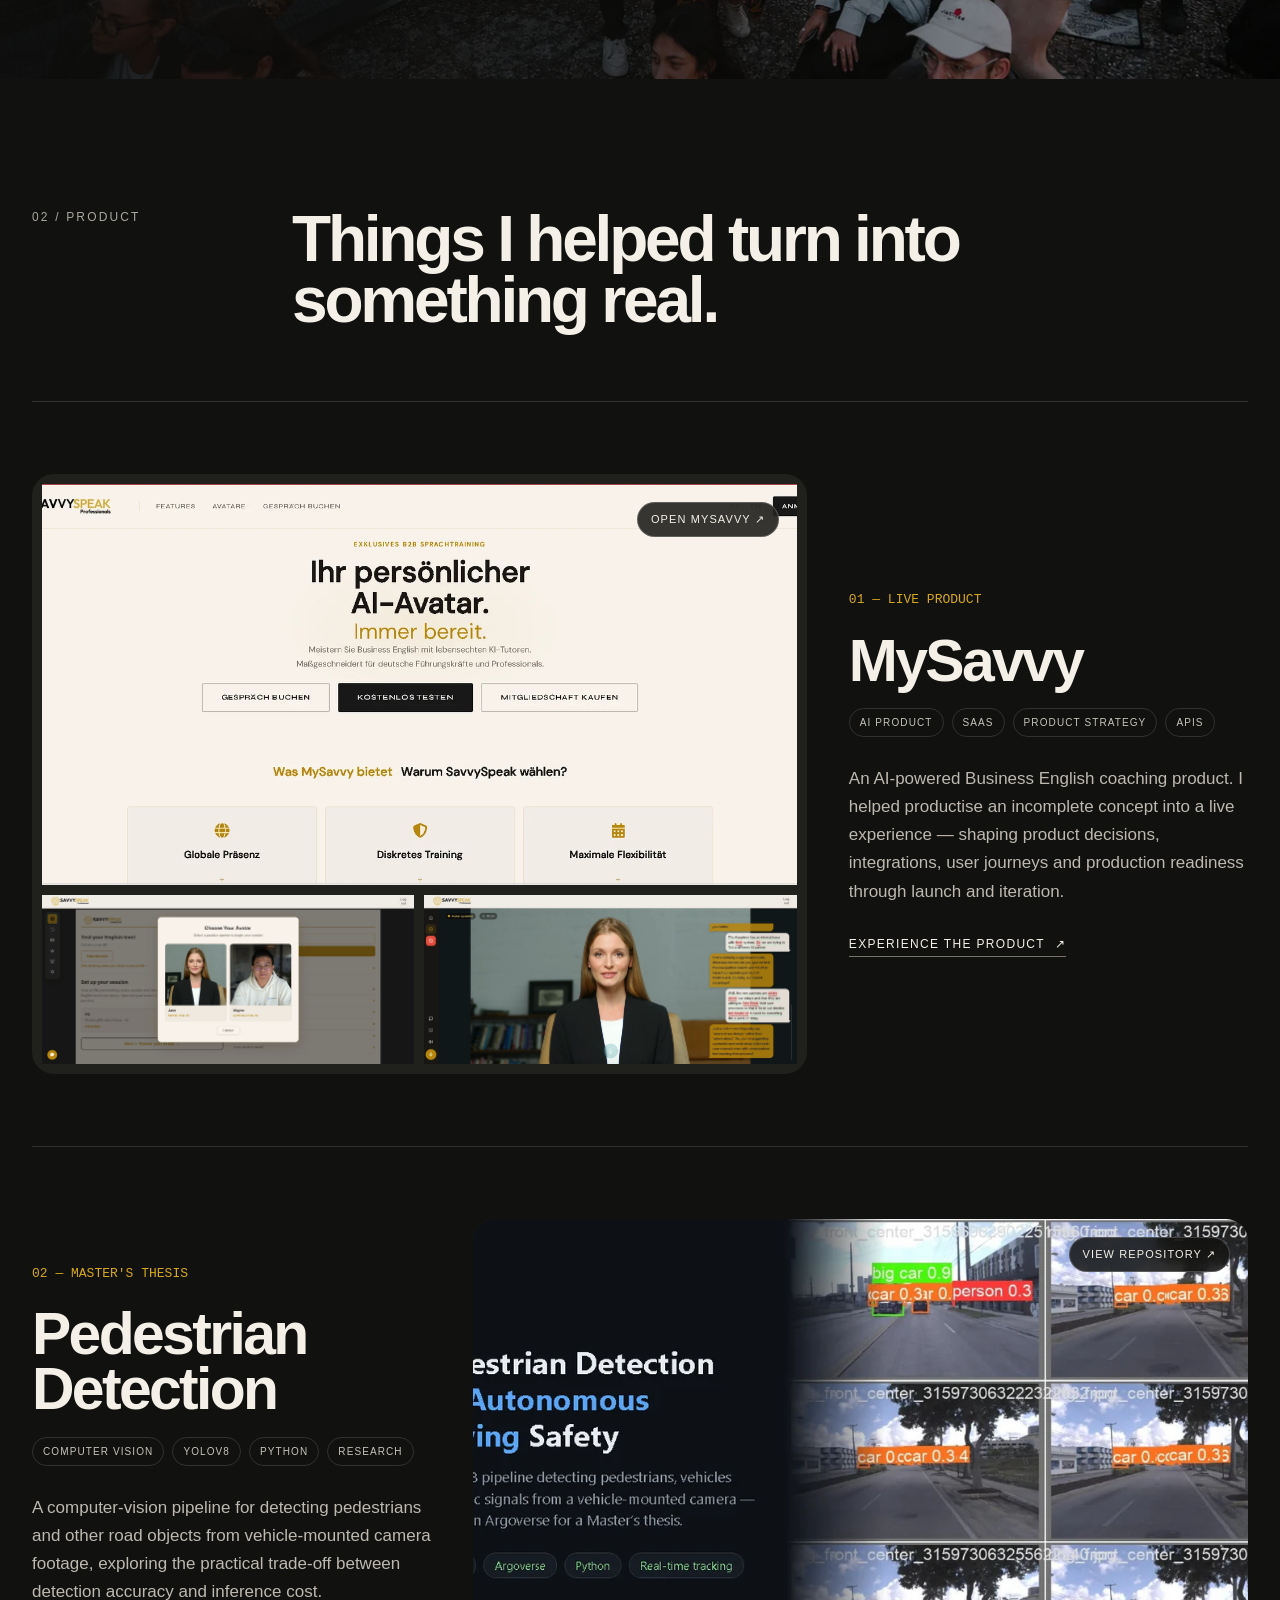
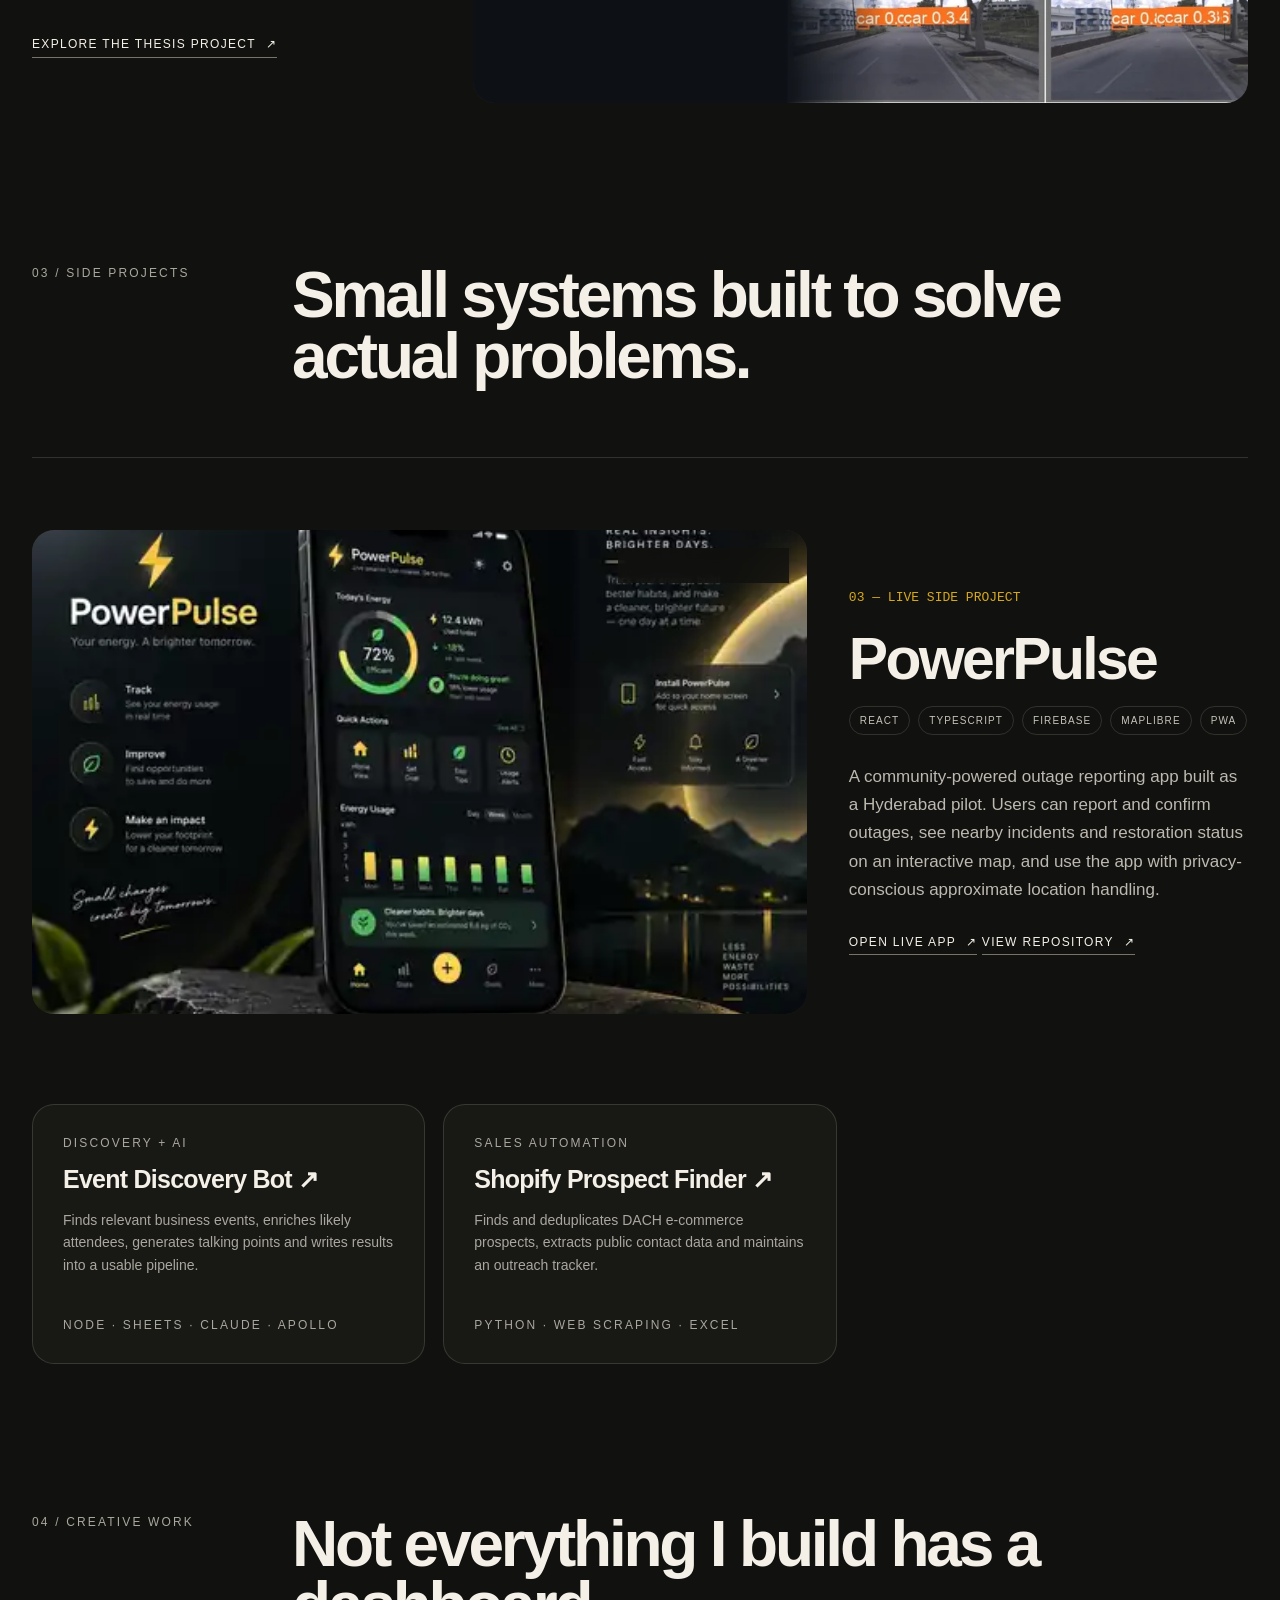
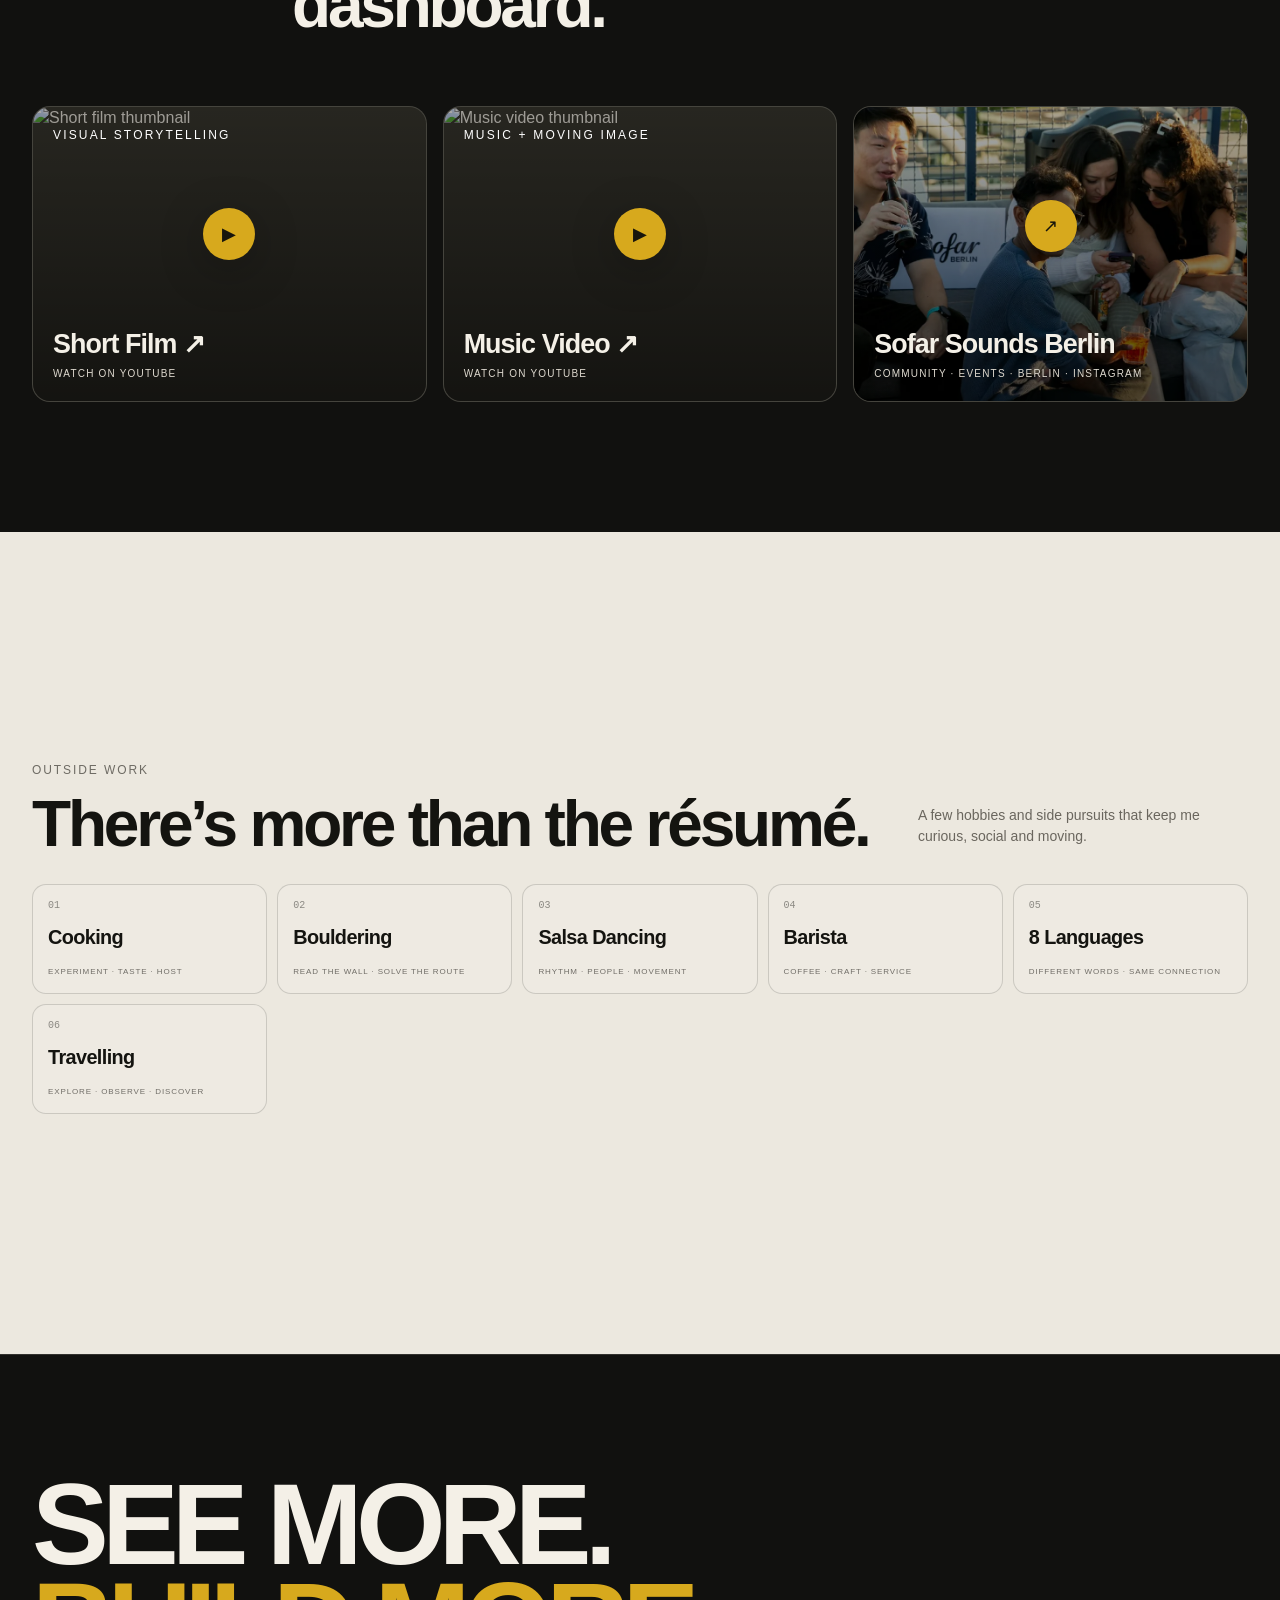
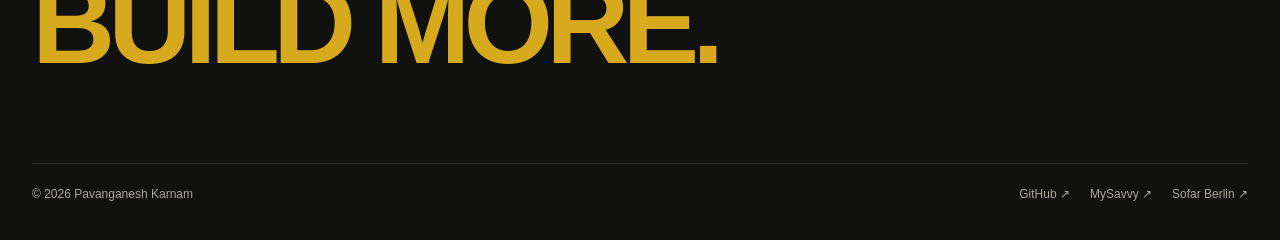
==== commit 4e14b68c: "Add PowerPulse project and travelling hobby" ====
--- a/index.html
+++ b/index.html
@@ -90,6 +90,26 @@
       </article>
 
       <div id="projects" class="section-head reveal" style="margin-top:90px"><div class="eyebrow">03 / Side projects</div><h2>Small systems built to solve actual problems.</h2></div>
+
+      <article class="chapter reveal powerpulse-project">
+        <div class="media">
+          <a href="https://pgpgpgpgpgk.github.io/PowerPulse/" target="_blank" rel="noreferrer">
+            <span class="visit">Open PowerPulse ↗</span>
+            <img src="powerpulse-portfolio.webp" alt="PowerPulse power-outage reporting app project visual" />
+          </a>
+        </div>
+        <div class="copy">
+          <div class="num">03 — LIVE SIDE PROJECT</div>
+          <h3>PowerPulse</h3>
+          <div class="tags"><span class="tag">React</span><span class="tag">TypeScript</span><span class="tag">Firebase</span><span class="tag">MapLibre</span><span class="tag">PWA</span></div>
+          <p>A community-powered outage reporting app built as a Hyderabad pilot. Users can report and confirm outages, see nearby incidents and restoration status on an interactive map, and use the app with privacy-conscious approximate location handling.</p>
+          <div class="project-links">
+            <a class="text-link" href="https://pgpgpgpgpgk.github.io/PowerPulse/" target="_blank" rel="noreferrer">Open live app <span class="arrow">↗</span></a>
+            <a class="text-link" href="https://github.com/PGPGPGPGPGK/PowerPulse" target="_blank" rel="noreferrer">View repository <span class="arrow">↗</span></a>
+          </div>
+        </div>
+      </article>
+
       <div class="tech-mini-grid reveal">
         <!-- Job Application Assistant temporarily hidden
         <a class="mini" href="https://github.com/PGPGPGPGPGK/job-application-assistant" target="_blank" rel="noreferrer"><div><div class="eyebrow">Human-in-the-loop automation</div><h4>Job Application Assistant <span class="arrow">↗</span></h4><p>Job discovery, document tailoring and browser automation designed around a review-before-submit workflow.</p></div><div class="eyebrow">Automation · Review-before-submit</div></a>
@@ -137,6 +157,7 @@
           <div class="outside-row"><span class="outside-num">03</span><span class="hobby-name">Salsa Dancing</span><span class="hobby-detail">Rhythm · people · movement</span></div>
           <div class="outside-row"><span class="outside-num">04</span><span class="hobby-name">Barista</span><span class="hobby-detail">Coffee · craft · service</span></div>
           <div class="outside-row"><span class="outside-num">05</span><span class="hobby-name">8 Languages</span><span class="hobby-detail">Different words · same connection</span></div>
+          <div class="outside-row"><span class="outside-num">06</span><span class="hobby-name">Travelling</span><span class="hobby-detail">Explore · observe · discover</span></div>
         </div>
       </div>
     </div>
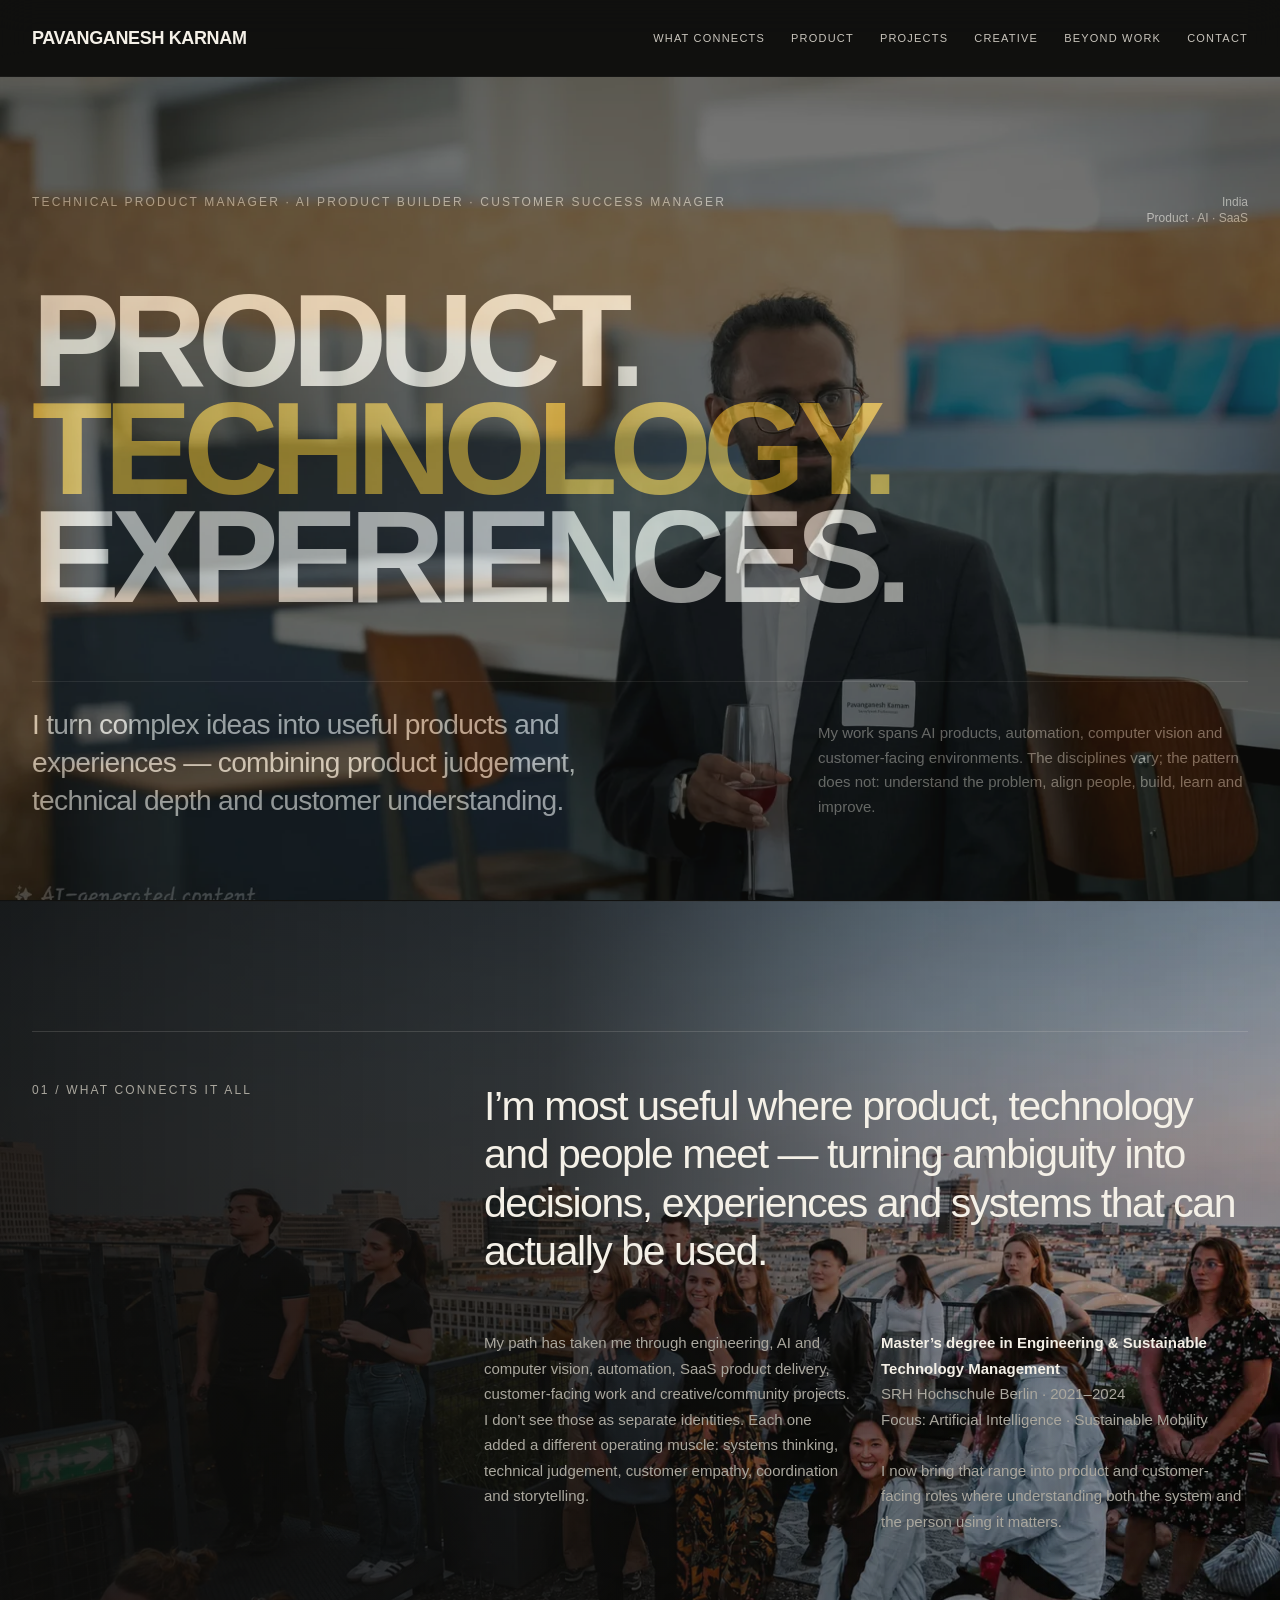
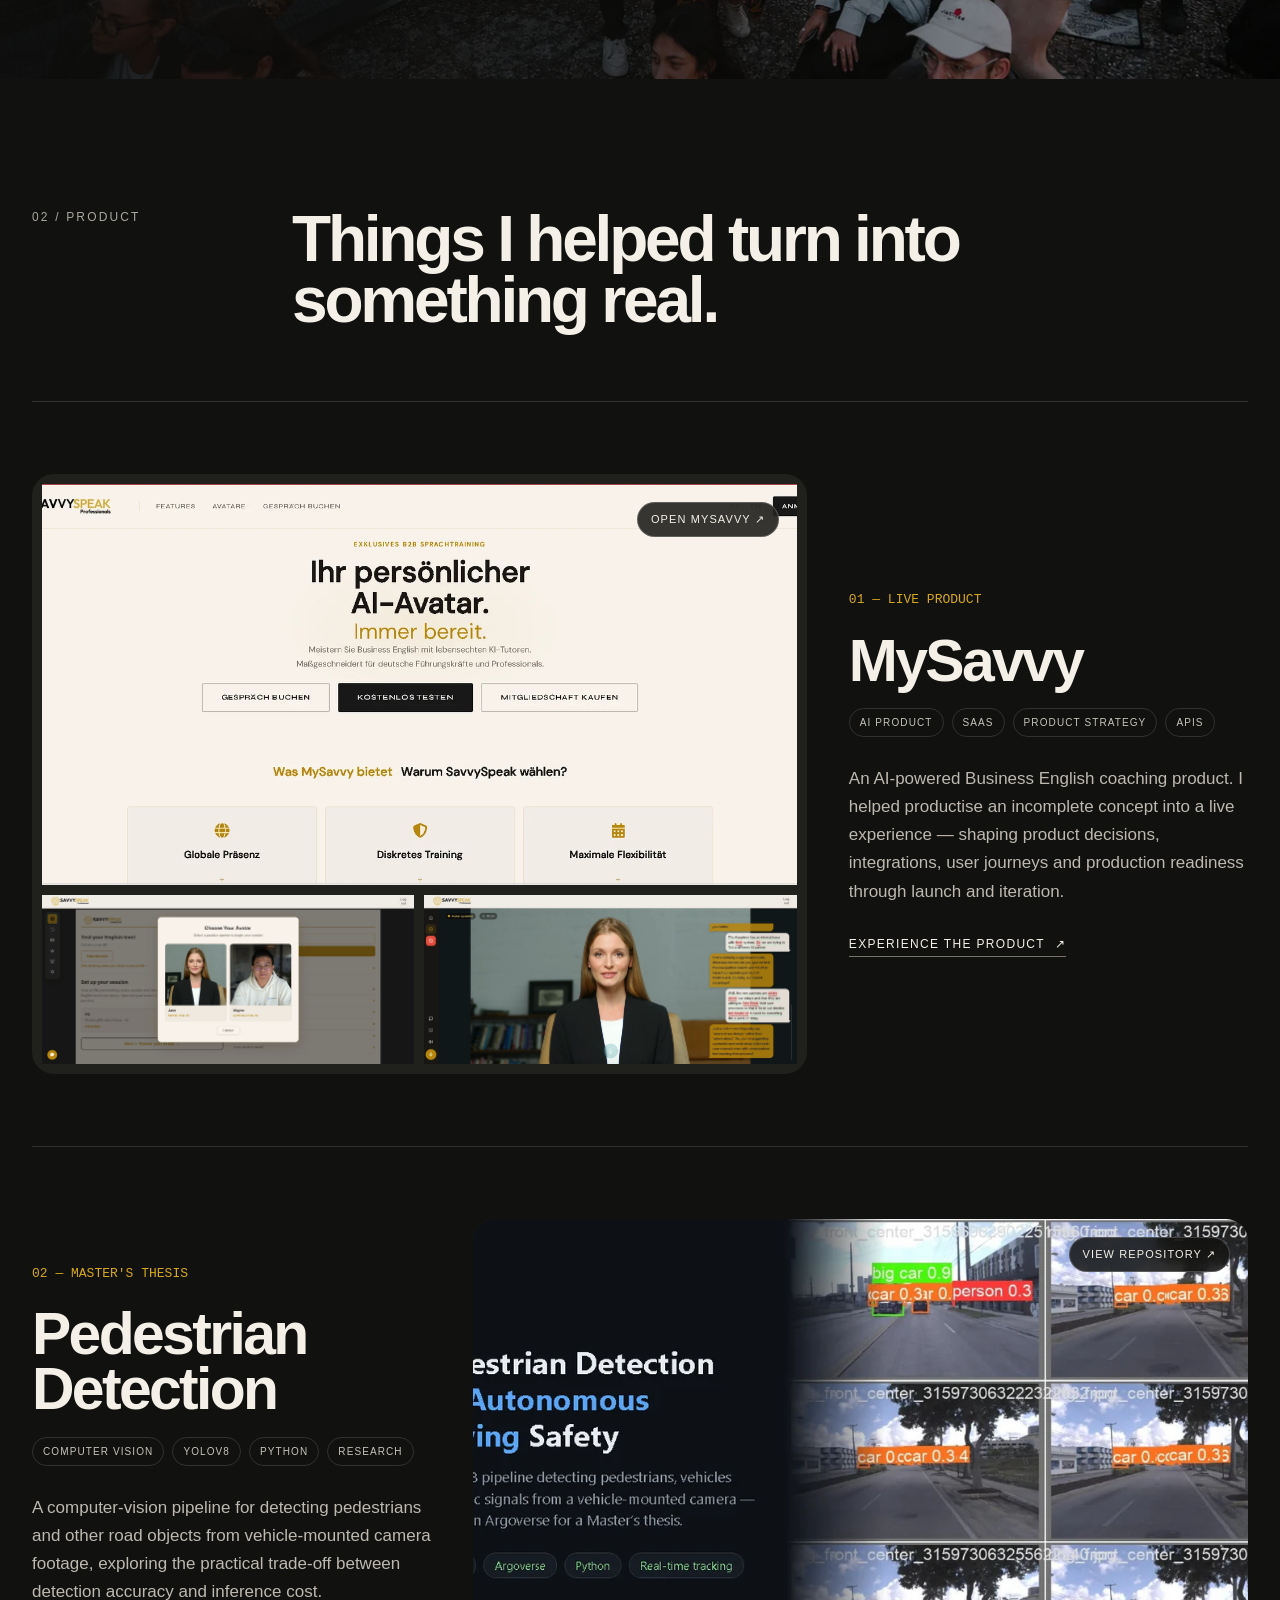
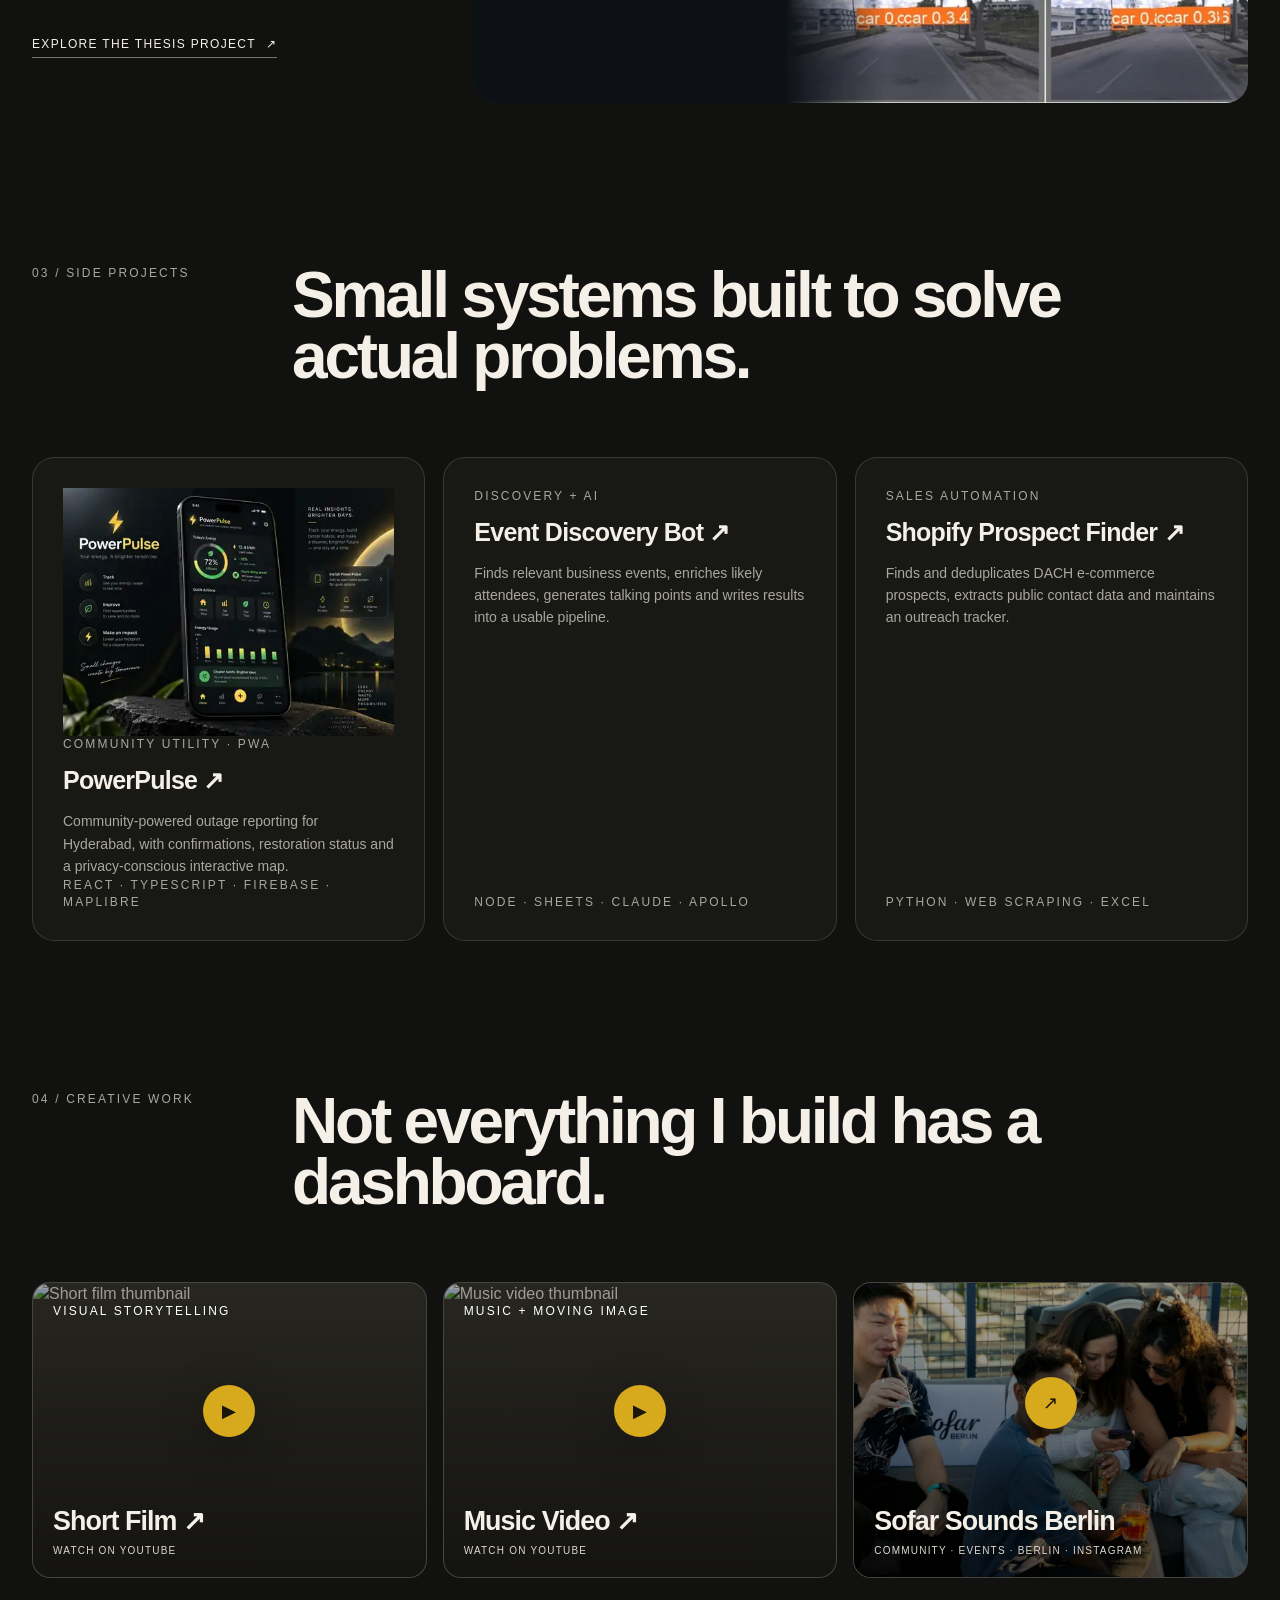
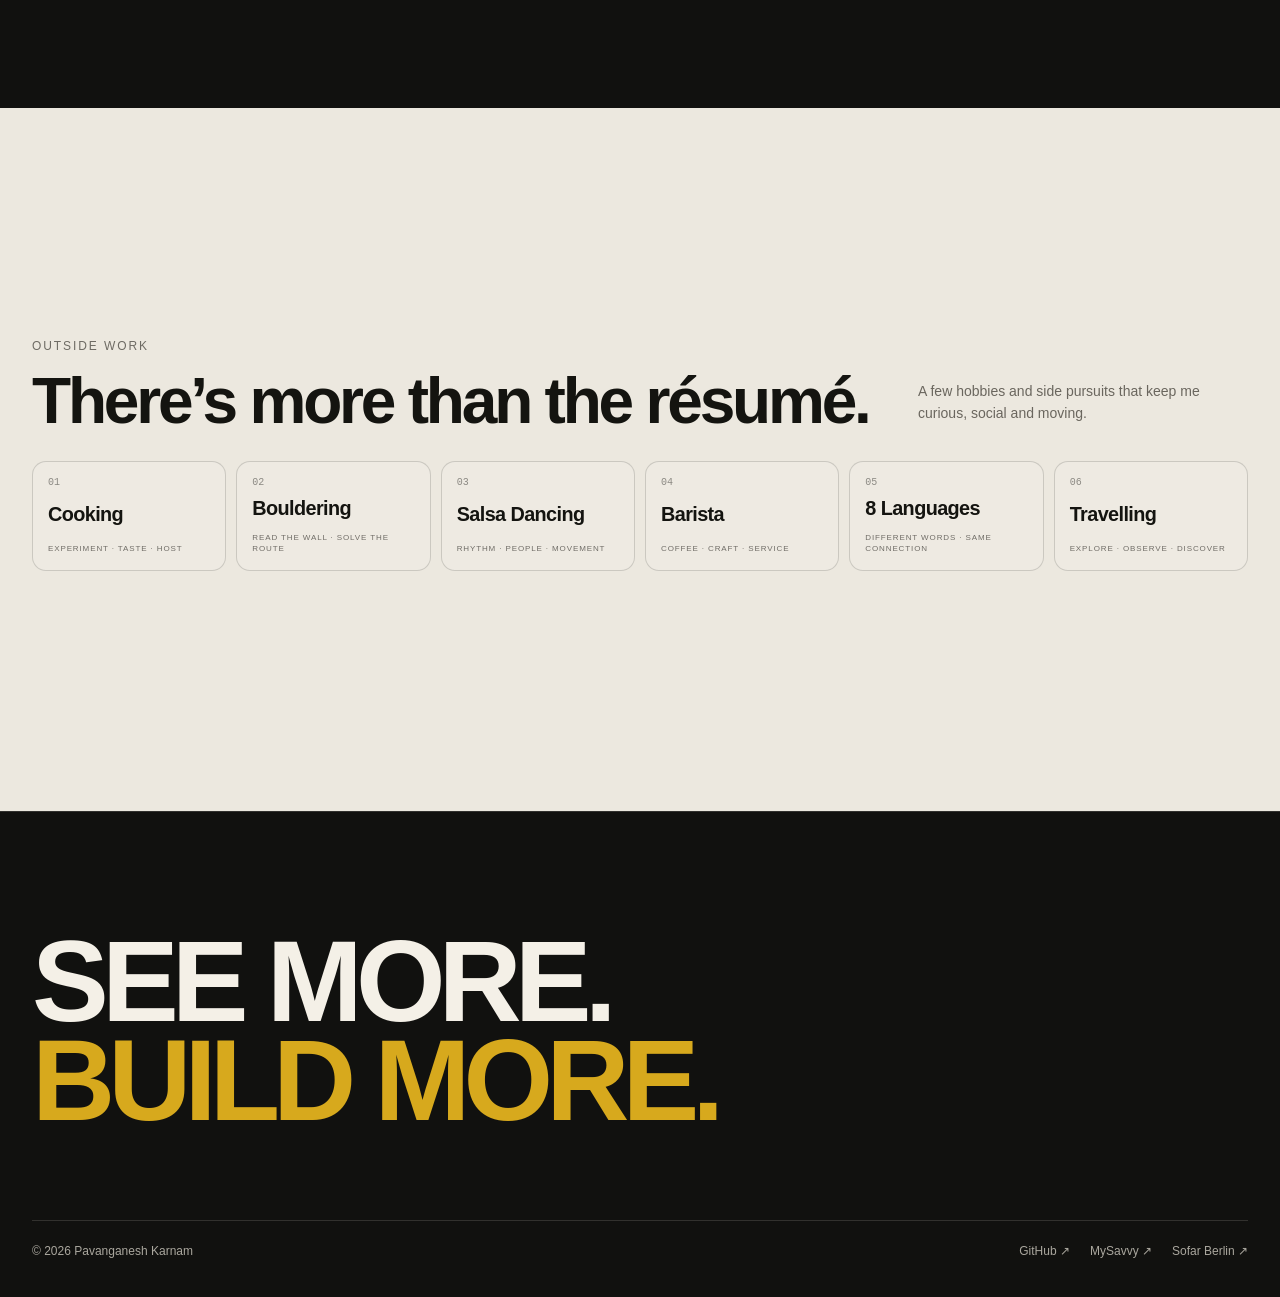
==== commit e4a1ad32: "Make PowerPulse a compact side-project card" ====
--- a/index.html
+++ b/index.html
@@ -91,26 +91,16 @@
 
       <div id="projects" class="section-head reveal" style="margin-top:90px"><div class="eyebrow">03 / Side projects</div><h2>Small systems built to solve actual problems.</h2></div>
 
-      <article class="chapter reveal powerpulse-project">
-        <div class="media">
-          <a href="https://pgpgpgpgpgk.github.io/PowerPulse/" target="_blank" rel="noreferrer">
-            <span class="visit">Open PowerPulse ↗</span>
-            <img src="powerpulse-portfolio.webp" alt="PowerPulse power-outage reporting app project visual" />
-          </a>
-        </div>
-        <div class="copy">
-          <div class="num">03 — LIVE SIDE PROJECT</div>
-          <h3>PowerPulse</h3>
-          <div class="tags"><span class="tag">React</span><span class="tag">TypeScript</span><span class="tag">Firebase</span><span class="tag">MapLibre</span><span class="tag">PWA</span></div>
-          <p>A community-powered outage reporting app built as a Hyderabad pilot. Users can report and confirm outages, see nearby incidents and restoration status on an interactive map, and use the app with privacy-conscious approximate location handling.</p>
-          <div class="project-links">
-            <a class="text-link" href="https://pgpgpgpgpgk.github.io/PowerPulse/" target="_blank" rel="noreferrer">Open live app <span class="arrow">↗</span></a>
-            <a class="text-link" href="https://github.com/PGPGPGPGPGK/PowerPulse" target="_blank" rel="noreferrer">View repository <span class="arrow">↗</span></a>
+      <div class="tech-mini-grid reveal">
+        <a class="mini powerpulse-mini" href="https://pgpgpgpgpgk.github.io/PowerPulse/" target="_blank" rel="noreferrer">
+          <div>
+            <div class="mini-thumb"><img src="powerpulse-portfolio.webp" alt="PowerPulse app preview" /></div>
+            <div class="eyebrow">Community utility · PWA</div>
+            <h4>PowerPulse <span class="arrow">↗</span></h4>
+            <p>Community-powered outage reporting for Hyderabad, with confirmations, restoration status and a privacy-conscious interactive map.</p>
           </div>
-        </div>
-      </article>
-
-      <div class="tech-mini-grid reveal">
+          <div class="eyebrow">React · TypeScript · Firebase · MapLibre</div>
+        </a>
         <!-- Job Application Assistant temporarily hidden
         <a class="mini" href="https://github.com/PGPGPGPGPGK/job-application-assistant" target="_blank" rel="noreferrer"><div><div class="eyebrow">Human-in-the-loop automation</div><h4>Job Application Assistant <span class="arrow">↗</span></h4><p>Job discovery, document tailoring and browser automation designed around a review-before-submit workflow.</p></div><div class="eyebrow">Automation · Review-before-submit</div></a>
         -->
--- a/styles.css
+++ b/styles.css
@@ -1 +1 @@
-:root{--bg:#11110f;--panel:#181815;--panel2:#20201c;--ink:#f4f0e7;--muted:#aaa79e;--line:rgba(244,240,231,.14);--accent:#d7a91d;--accent2:#f2cf5b;--radius:22px;--max:1480px}*{box-sizing:border-box}html{scroll-behavior:smooth;background:var(--bg)}body{margin:0;background:var(--bg);color:var(--ink);font-family:Inter,"Helvetica Neue",Helvetica,Arial,sans-serif;line-height:1.35;overflow-x:hidden}body:before{content:"";position:fixed;inset:0;pointer-events:none;opacity:.04;z-index:1000;background-image:radial-gradient(rgba(255,255,255,.25) .45px,transparent .45px);background-size:4px 4px}::selection{background:var(--accent2);color:#17160f}a{color:inherit;text-decoration:none}img{display:block;max-width:100%}button{font:inherit}.wrap{width:min(calc(100% - 64px),var(--max));margin:auto}.eyebrow{font-size:12px;letter-spacing:.18em;text-transform:uppercase;color:var(--muted)}.reveal{opacity:0;transform:translateY(30px);transition:opacity .8s cubic-bezier(.16,1,.3,1),transform .8s cubic-bezier(.16,1,.3,1)}.reveal.in{opacity:1;transform:none}.arrow{display:inline-block;transition:transform .25s ease}a:hover .arrow{transform:translate(5px,-5px)}header{position:sticky;top:0;z-index:50;background:rgba(17,17,15,.82);backdrop-filter:blur(18px);border-bottom:1px solid transparent;transition:border-color .3s}header.scrolled{border-color:var(--line)}.nav{min-height:76px;display:flex;align-items:center;justify-content:space-between;gap:28px}.brand{font-size:18px;font-weight:750;letter-spacing:-.02em;padding-left:0;transition:padding-left .38s cubic-bezier(.16,1,.3,1)}header.portrait-mini .brand{padding-left:56px}.navlinks{display:flex;gap:26px;font-size:11px;letter-spacing:.11em;text-transform:uppercase;color:#c9c5bc;white-space:nowrap;margin-left:auto}.navlinks a:hover{color:#fff}.hero{min-height:calc(100vh - 76px);display:flex;flex-direction:column;justify-content:space-between;padding:90px 0 54px;position:relative;isolation:isolate}.hero>.wrap{position:relative;z-index:3}.hero:after{content:"";position:absolute;inset:0;z-index:1;pointer-events:none;background:linear-gradient(90deg,rgba(17,17,15,.94) 0%,rgba(17,17,15,.74) 48%,rgba(17,17,15,.28) 100%)}.hero-role{display:flex;justify-content:space-between;gap:30px;align-items:flex-start}.hero-role .availability{font-size:12px;color:var(--muted);text-align:right}.hero-title{font-size:clamp(64px,10.3vw,158px);line-height:.82;letter-spacing:-.065em;font-weight:850;margin:60px 0 70px;text-transform:uppercase}.hero-title span{display:block;overflow:hidden}.hero-title i{font-style:normal;display:block;animation:heroIn 1s cubic-bezier(.16,1,.3,1) both}.hero-title span:nth-child(2) i{color:var(--accent);animation-delay:.08s}.hero-title span:nth-child(3) i{animation-delay:.16s}@keyframes heroIn{from{transform:translateY(115%)}to{transform:none}}.hero-bottom{display:grid;grid-template-columns:1fr 1fr;gap:40px;align-items:end;border-top:1px solid var(--line);padding-top:24px}.hero-statement{font-size:clamp(22px,2.2vw,34px);max-width:650px;letter-spacing:-.025em}.hero-meta{justify-self:end;max-width:430px;color:var(--muted);font-size:15px;line-height:1.65}.hero-portrait{position:fixed;z-index:2;left:0;top:76px;width:100vw;height:calc(100vh - 76px);padding:0;border:0;background:#24231f;overflow:hidden;cursor:default;pointer-events:none;border-radius:0;box-shadow:none;will-change:left,top,width,height,border-radius}.hero-portrait img{position:absolute;inset:0;width:100%;height:100%;object-fit:cover;transition:opacity .24s ease}.hero-portrait .portrait-full{object-position:58% 38%;filter:saturate(.88) contrast(1.03);opacity:1}.hero-portrait .portrait-avatar{object-position:center;filter:saturate(.94) contrast(1.04);opacity:0}.hero-portrait.is-mini .portrait-full{opacity:0}.hero-portrait.is-mini .portrait-avatar{opacity:1}.hero-portrait.is-mini{z-index:60;cursor:zoom-in;pointer-events:auto;box-shadow:0 4px 14px rgba(0,0,0,.32);border:1px solid rgba(244,240,231,.30)}.portrait-modal{position:fixed;inset:0;z-index:2000;background:rgba(8,8,7,.88);backdrop-filter:blur(14px);display:grid;place-items:center;padding:34px;opacity:0;visibility:hidden;transition:.25s}.portrait-modal.open{opacity:1;visibility:visible}.portrait-modal img{max-width:min(880px,88vw);max-height:86vh;object-fit:contain;border-radius:20px;box-shadow:0 30px 100px rgba(0,0,0,.5)}.portrait-close{position:absolute;right:26px;top:22px;width:46px;height:46px;border-radius:50%;border:1px solid rgba(255,255,255,.22);background:rgba(17,17,15,.72);color:#fff;font-size:30px;cursor:pointer}body.modal-open{overflow:hidden}section{padding:130px 0}.section-head{display:grid;grid-template-columns:220px 1fr;gap:40px;margin-bottom:70px}.section-head h2{font-size:clamp(38px,5vw,78px);line-height:.95;letter-spacing:-.05em;margin:0;font-weight:780;max-width:900px}#thread{position:relative;min-height:72vh;display:flex;align-items:center;background-image:linear-gradient(90deg,rgba(13,13,12,.88) 0%,rgba(13,13,12,.78) 43%,rgba(13,13,12,.42) 72%,rgba(13,13,12,.24) 100%),url('assets/asset-01.webp');background-size:cover;background-position:center}.about-grid{display:grid;grid-template-columns:1fr 2fr;gap:70px;border-top:1px solid var(--line);padding-top:50px}.about-text{font-size:clamp(25px,3.2vw,47px);line-height:1.18;letter-spacing:-.035em;margin:0}.about-sub{display:grid;grid-template-columns:1fr 1fr;gap:30px;margin-top:40px;color:var(--muted);font-size:15px;line-height:1.7}.chapter{display:grid;grid-template-columns:minmax(0,1.32fr) minmax(300px,.68fr);gap:42px;align-items:center;padding:72px 0;border-top:1px solid var(--line)}.chapter.reverse{grid-template-columns:minmax(300px,.68fr) minmax(0,1.32fr)}.chapter.reverse .media{order:2}.chapter.reverse .copy{order:1}.media{position:relative;border-radius:var(--radius);overflow:hidden;background:#26251f;isolation:isolate}.media>a{display:block;position:relative;overflow:hidden}.media img{width:100%;height:auto;aspect-ratio:16/10;object-fit:cover;transition:transform .7s cubic-bezier(.16,1,.3,1),filter .5s ease}.media:hover img{transform:scale(1.025);filter:saturate(1.08)}.media .visit{position:absolute;right:18px;top:18px;z-index:3;background:rgba(17,17,15,.84);border:1px solid rgba(255,255,255,.2);border-radius:999px;padding:9px 13px;font-size:11px;letter-spacing:.1em;text-transform:uppercase;backdrop-filter:blur(10px)}.copy .num{font-family:ui-monospace,SFMono-Regular,Menlo,monospace;color:var(--accent);font-size:13px;margin-bottom:24px}.copy h3{font-size:clamp(38px,4.6vw,70px);letter-spacing:-.045em;line-height:.94;margin:0 0 20px}.tags{display:flex;gap:8px;flex-wrap:wrap;margin:0 0 28px}.tag{border:1px solid var(--line);border-radius:999px;padding:7px 10px;font-size:10px;letter-spacing:.11em;text-transform:uppercase;color:#c7c3ba}.copy p{font-size:17px;color:#bdb9b0;line-height:1.65;max-width:560px;margin:0 0 26px}.text-link{display:inline-flex;align-items:center;gap:10px;border-bottom:1px solid #77736a;padding-bottom:4px;font-size:12px;letter-spacing:.11em;text-transform:uppercase}.mysavvy-collage{display:grid;grid-template-columns:1fr 1fr;gap:10px;padding:10px;background:#20201c}.mysavvy-collage a:first-child{grid-column:1/-1}.mysavvy-collage img{aspect-ratio:auto;height:auto;object-fit:contain;background:#eee8dc}.mysavvy-collage a:first-child img{aspect-ratio:16/8.5;object-fit:cover}.tech-mini-grid{display:grid;grid-template-columns:repeat(3,1fr);gap:18px;margin-top:18px}.mini{min-height:260px;padding:30px;background:var(--panel);border:1px solid var(--line);border-radius:var(--radius);display:flex;flex-direction:column;justify-content:space-between;transition:.3s}.mini:hover{background:#1e1e1a;border-color:rgba(215,169,29,.5);transform:translateY(-4px)}.mini h4{font-size:25px;margin:12px 0;letter-spacing:-.03em}.mini p{color:var(--muted);font-size:14px;line-height:1.6;margin:0}.creative-grid{display:grid;grid-template-columns:repeat(3,minmax(0,1fr));gap:16px}.video-card{position:relative;border-radius:18px;overflow:hidden;background:#282721;border:1px solid var(--line);aspect-ratio:4/3;min-width:0}.video-card img{width:100%;height:100%;object-fit:cover;filter:brightness(.68);transition:.6s}.video-card:hover img{transform:scale(1.035);filter:brightness(.52)}.video-card .overlay{position:absolute;inset:0;display:flex;flex-direction:column;justify-content:space-between;padding:20px;background:linear-gradient(180deg,rgba(0,0,0,.03),rgba(0,0,0,.5))}.play{width:52px;height:52px;border-radius:50%;display:grid;place-items:center;background:var(--accent);color:#17150c;font-size:18px;align-self:center;margin:auto;box-shadow:0 10px 45px rgba(0,0,0,.25);transition:transform .3s}.video-card:hover .play{transform:scale(1.08)}.video-title{font-size:clamp(21px,2.1vw,30px);letter-spacing:-.035em;font-weight:700}.video-meta{font-size:10px;letter-spacing:.12em;text-transform:uppercase;color:#ded9cf;margin-top:5px}.beyond-wrap{background:#ece8df;color:#141410;overflow:hidden}.beyond-wrap .eyebrow{color:#6e6b64}.outside-work{padding:100px 0 110px}.outside-work-head{display:flex;align-items:flex-end;justify-content:space-between;gap:28px;margin-bottom:30px}.outside-label{font-size:12px;letter-spacing:.16em;text-transform:uppercase;color:#6e6b64;margin-bottom:16px}.outside-work-title{font-size:clamp(36px,5vw,74px);line-height:.94;letter-spacing:-.05em;font-weight:800;margin:0;max-width:900px}.outside-work-note{max-width:330px;font-size:14px;line-height:1.55;color:#6a665e;margin:0 0 6px}.outside-list{display:grid;grid-template-columns:repeat(5,minmax(0,1fr));gap:10px}.outside-row{position:relative;min-width:0;min-height:110px;padding:15px;border:1px solid rgba(20,20,16,.16);border-radius:14px;background:rgba(255,255,255,.12);display:grid;grid-template-columns:1fr;grid-template-rows:auto 1fr auto;align-items:start;transition:background .25s,border-color .25s,transform .25s}.outside-row:hover{background:rgba(255,255,255,.35);border-color:rgba(20,20,16,.3);transform:translateY(-2px)}.outside-num{font:10px ui-monospace,SFMono-Regular,Menlo,monospace;opacity:.45}.outside-row .hobby-name{font-size:clamp(18px,1.55vw,24px);line-height:1.03;font-weight:700;letter-spacing:-.03em;align-self:center;margin-top:8px}.outside-row .hobby-detail{font-size:8px;line-height:1.35;letter-spacing:.11em;text-transform:uppercase;color:#706d67;margin-top:12px}footer{padding:120px 0 38px;border-top:1px solid var(--line)}.footer-title{font-size:clamp(58px,9vw,138px);line-height:.86;letter-spacing:-.06em;text-transform:uppercase;margin:0 0 90px}.footer-title em{font-style:normal;color:var(--accent)}.footer-row{display:flex;justify-content:space-between;gap:30px;padding-top:22px;border-top:1px solid var(--line);font-size:12px;color:var(--muted)}.footer-links{display:flex;gap:20px}.footer-links a:hover{color:#fff}@media(max-width:980px){.navlinks{gap:13px}.section-head{grid-template-columns:1fr;gap:16px}.chapter,.chapter.reverse{grid-template-columns:1fr}.chapter.reverse .media,.chapter.reverse .copy{order:initial}.tech-mini-grid{grid-template-columns:1fr 1fr}.about-grid{grid-template-columns:1fr}.outside-list{grid-template-columns:repeat(3,minmax(0,1fr))}.creative-grid{grid-template-columns:1fr 1fr}.hero-title{font-size:clamp(58px,12vw,110px)}}@media(max-width:700px){.wrap{width:min(calc(100% - 32px),var(--max))}.nav{min-height:68px}.navlinks{display:none}.hero{padding:64px 0 40px;min-height:calc(100vh - 68px)}.hero-role{display:block}.hero-role .availability{text-align:left;margin-top:10px}.hero-title{font-size:clamp(50px,16vw,82px);margin:50px 0 55px}.hero-bottom{grid-template-columns:1fr;gap:20px}.hero-meta{justify-self:start}.hero-portrait{top:68px;height:calc(100vh - 68px)}section{padding:88px 0}.about-grid{display:block;padding-top:28px}.about-sub{grid-template-columns:1fr}.chapter{padding:48px 0}.tech-mini-grid{grid-template-columns:1fr}.creative-grid{grid-template-columns:1fr}.outside-work{padding:72px 0}.outside-work-head{display:block}.outside-work-note{margin-top:18px}.outside-list{grid-template-columns:repeat(2,minmax(0,1fr));gap:8px}.outside-row{min-height:98px;padding:13px}.footer-row{display:block}.footer-links{margin-top:15px;flex-wrap:wrap}.footer-title{margin-bottom:60px}}@media(prefers-reduced-motion:reduce){html{scroll-behavior:auto}.reveal{opacity:1;transform:none}.hero-title i{animation:none}.media img,.video-card img{transition:none}}+:root{--bg:#11110f;--panel:#181815;--panel2:#20201c;--ink:#f4f0e7;--muted:#aaa79e;--line:rgba(244,240,231,.14);--accent:#d7a91d;--accent2:#f2cf5b;--radius:22px;--max:1480px}*{box-sizing:border-box}html{scroll-behavior:smooth;background:var(--bg)}body{margin:0;background:var(--bg);color:var(--ink);font-family:Inter,"Helvetica Neue",Helvetica,Arial,sans-serif;line-height:1.35;overflow-x:hidden}body:before{content:"";position:fixed;inset:0;pointer-events:none;opacity:.04;z-index:1000;background-image:radial-gradient(rgba(255,255,255,.25) .45px,transparent .45px);background-size:4px 4px}::selection{background:var(--accent2);color:#17160f}a{color:inherit;text-decoration:none}img{display:block;max-width:100%}button{font:inherit}.wrap{width:min(calc(100% - 64px),var(--max));margin:auto}.eyebrow{font-size:12px;letter-spacing:.18em;text-transform:uppercase;color:var(--muted)}.reveal{opacity:0;transform:translateY(30px);transition:opacity .8s cubic-bezier(.16,1,.3,1),transform .8s cubic-bezier(.16,1,.3,1)}.reveal.in{opacity:1;transform:none}.arrow{display:inline-block;transition:transform .25s ease}a:hover .arrow{transform:translate(5px,-5px)}header{position:sticky;top:0;z-index:50;background:rgba(17,17,15,.82);backdrop-filter:blur(18px);border-bottom:1px solid transparent;transition:border-color .3s}header.scrolled{border-color:var(--line)}.nav{min-height:76px;display:flex;align-items:center;justify-content:space-between;gap:28px}.brand{font-size:18px;font-weight:750;letter-spacing:-.02em;padding-left:0;transition:padding-left .38s cubic-bezier(.16,1,.3,1)}header.portrait-mini .brand{padding-left:56px}.navlinks{display:flex;gap:26px;font-size:11px;letter-spacing:.11em;text-transform:uppercase;color:#c9c5bc;white-space:nowrap;margin-left:auto}.navlinks a:hover{color:#fff}.hero{min-height:calc(100vh - 76px);display:flex;flex-direction:column;justify-content:space-between;padding:90px 0 54px;position:relative;isolation:isolate}.hero>.wrap{position:relative;z-index:3}.hero:after{content:"";position:absolute;inset:0;z-index:1;pointer-events:none;background:linear-gradient(90deg,rgba(17,17,15,.94) 0%,rgba(17,17,15,.74) 48%,rgba(17,17,15,.28) 100%)}.hero-role{display:flex;justify-content:space-between;gap:30px;align-items:flex-start}.hero-role .availability{font-size:12px;color:var(--muted);text-align:right}.hero-title{font-size:clamp(64px,10.3vw,158px);line-height:.82;letter-spacing:-.065em;font-weight:850;margin:60px 0 70px;text-transform:uppercase}.hero-title span{display:block;overflow:hidden}.hero-title i{font-style:normal;display:block;animation:heroIn 1s cubic-bezier(.16,1,.3,1) both}.hero-title span:nth-child(2) i{color:var(--accent);animation-delay:.08s}.hero-title span:nth-child(3) i{animation-delay:.16s}@keyframes heroIn{from{transform:translateY(115%)}to{transform:none}}.hero-bottom{display:grid;grid-template-columns:1fr 1fr;gap:40px;align-items:end;border-top:1px solid var(--line);padding-top:24px}.hero-statement{font-size:clamp(22px,2.2vw,34px);max-width:650px;letter-spacing:-.025em}.hero-meta{justify-self:end;max-width:430px;color:var(--muted);font-size:15px;line-height:1.65}.hero-portrait{position:fixed;z-index:2;left:0;top:76px;width:100vw;height:calc(100vh - 76px);padding:0;border:0;background:#24231f;overflow:hidden;cursor:default;pointer-events:none;border-radius:0;box-shadow:none;will-change:left,top,width,height,border-radius}.hero-portrait img{position:absolute;inset:0;width:100%;height:100%;object-fit:cover;transition:opacity .24s ease}.hero-portrait .portrait-full{object-position:58% 38%;filter:saturate(.88) contrast(1.03);opacity:1}.hero-portrait .portrait-avatar{object-position:center;filter:saturate(.94) contrast(1.04);opacity:0}.hero-portrait.is-mini .portrait-full{opacity:0}.hero-portrait.is-mini .portrait-avatar{opacity:1}.hero-portrait.is-mini{z-index:60;cursor:zoom-in;pointer-events:auto;box-shadow:0 4px 14px rgba(0,0,0,.32);border:1px solid rgba(244,240,231,.30)}.portrait-modal{position:fixed;inset:0;z-index:2000;background:rgba(8,8,7,.88);backdrop-filter:blur(14px);display:grid;place-items:center;padding:34px;opacity:0;visibility:hidden;transition:.25s}.portrait-modal.open{opacity:1;visibility:visible}.portrait-modal img{max-width:min(880px,88vw);max-height:86vh;object-fit:contain;border-radius:20px;box-shadow:0 30px 100px rgba(0,0,0,.5)}.portrait-close{position:absolute;right:26px;top:22px;width:46px;height:46px;border-radius:50%;border:1px solid rgba(255,255,255,.22);background:rgba(17,17,15,.72);color:#fff;font-size:30px;cursor:pointer}body.modal-open{overflow:hidden}section{padding:130px 0}.section-head{display:grid;grid-template-columns:220px 1fr;gap:40px;margin-bottom:70px}.section-head h2{font-size:clamp(38px,5vw,78px);line-height:.95;letter-spacing:-.05em;margin:0;font-weight:780;max-width:900px}#thread{position:relative;min-height:72vh;display:flex;align-items:center;background-image:linear-gradient(90deg,rgba(13,13,12,.88) 0%,rgba(13,13,12,.78) 43%,rgba(13,13,12,.42) 72%,rgba(13,13,12,.24) 100%),url('assets/asset-01.webp');background-size:cover;background-position:center}.about-grid{display:grid;grid-template-columns:1fr 2fr;gap:70px;border-top:1px solid var(--line);padding-top:50px}.about-text{font-size:clamp(25px,3.2vw,47px);line-height:1.18;letter-spacing:-.035em;margin:0}.about-sub{display:grid;grid-template-columns:1fr 1fr;gap:30px;margin-top:40px;color:var(--muted);font-size:15px;line-height:1.7}.chapter{display:grid;grid-template-columns:minmax(0,1.32fr) minmax(300px,.68fr);gap:42px;align-items:center;padding:72px 0;border-top:1px solid var(--line)}.chapter.reverse{grid-template-columns:minmax(300px,.68fr) minmax(0,1.32fr)}.chapter.reverse .media{order:2}.chapter.reverse .copy{order:1}.media{position:relative;border-radius:var(--radius);overflow:hidden;background:#26251f;isolation:isolate}.media>a{display:block;position:relative;overflow:hidden}.media img{width:100%;height:auto;aspect-ratio:16/10;object-fit:cover;transition:transform .7s cubic-bezier(.16,1,.3,1),filter .5s ease}.media:hover img{transform:scale(1.025);filter:saturate(1.08)}.media .visit{position:absolute;right:18px;top:18px;z-index:3;background:rgba(17,17,15,.84);border:1px solid rgba(255,255,255,.2);border-radius:999px;padding:9px 13px;font-size:11px;letter-spacing:.1em;text-transform:uppercase;backdrop-filter:blur(10px)}.copy .num{font-family:ui-monospace,SFMono-Regular,Menlo,monospace;color:var(--accent);font-size:13px;margin-bottom:24px}.copy h3{font-size:clamp(38px,4.6vw,70px);letter-spacing:-.045em;line-height:.94;margin:0 0 20px}.tags{display:flex;gap:8px;flex-wrap:wrap;margin:0 0 28px}.tag{border:1px solid var(--line);border-radius:999px;padding:7px 10px;font-size:10px;letter-spacing:.11em;text-transform:uppercase;color:#c7c3ba}.copy p{font-size:17px;color:#bdb9b0;line-height:1.65;max-width:560px;margin:0 0 26px}.text-link{display:inline-flex;align-items:center;gap:10px;border-bottom:1px solid #77736a;padding-bottom:4px;font-size:12px;letter-spacing:.11em;text-transform:uppercase}.project-links{display:flex;gap:18px;flex-wrap:wrap}.powerpulse-project .media img{aspect-ratio:4/3;object-fit:cover;object-position:center}.mysavvy-collage{display:grid;grid-template-columns:1fr 1fr;gap:10px;padding:10px;background:#20201c}.mysavvy-collage a:first-child{grid-column:1/-1}.mysavvy-collage img{aspect-ratio:auto;height:auto;object-fit:contain;background:#eee8dc}.mysavvy-collage a:first-child img{aspect-ratio:16/8.5;object-fit:cover}.tech-mini-grid{display:grid;grid-template-columns:repeat(3,1fr);gap:18px;margin-top:18px}.mini{min-height:260px;padding:30px;background:var(--panel);border:1px solid var(--line);border-radius:var(--radius);display:flex;flex-direction:column;justify-content:space-between;transition:.3s}.mini:hover{background:#1e1e1a;border-color:rgba(215,169,29,.5);transform:translateY(-4px)}.mini h4{font-size:25px;margin:12px 0;letter-spacing:-.03em}.mini p{color:var(--muted);font-size:14px;line-height:1.6;margin:0}.creative-grid{display:grid;grid-template-columns:repeat(3,minmax(0,1fr));gap:16px}.video-card{position:relative;border-radius:18px;overflow:hidden;background:#282721;border:1px solid var(--line);aspect-ratio:4/3;min-width:0}.video-card img{width:100%;height:100%;object-fit:cover;filter:brightness(.68);transition:.6s}.video-card:hover img{transform:scale(1.035);filter:brightness(.52)}.video-card .overlay{position:absolute;inset:0;display:flex;flex-direction:column;justify-content:space-between;padding:20px;background:linear-gradient(180deg,rgba(0,0,0,.03),rgba(0,0,0,.5))}.play{width:52px;height:52px;border-radius:50%;display:grid;place-items:center;background:var(--accent);color:#17150c;font-size:18px;align-self:center;margin:auto;box-shadow:0 10px 45px rgba(0,0,0,.25);transition:transform .3s}.video-card:hover .play{transform:scale(1.08)}.video-title{font-size:clamp(21px,2.1vw,30px);letter-spacing:-.035em;font-weight:700}.video-meta{font-size:10px;letter-spacing:.12em;text-transform:uppercase;color:#ded9cf;margin-top:5px}.beyond-wrap{background:#ece8df;color:#141410;overflow:hidden}.beyond-wrap .eyebrow{color:#6e6b64}.outside-work{padding:100px 0 110px}.outside-work-head{display:flex;align-items:flex-end;justify-content:space-between;gap:28px;margin-bottom:30px}.outside-label{font-size:12px;letter-spacing:.16em;text-transform:uppercase;color:#6e6b64;margin-bottom:16px}.outside-work-title{font-size:clamp(36px,5vw,74px);line-height:.94;letter-spacing:-.05em;font-weight:800;margin:0;max-width:900px}.outside-work-note{max-width:330px;font-size:14px;line-height:1.55;color:#6a665e;margin:0 0 6px}.outside-list{display:grid;grid-template-columns:repeat(6,minmax(0,1fr));gap:10px}.outside-row{position:relative;min-width:0;min-height:110px;padding:15px;border:1px solid rgba(20,20,16,.16);border-radius:14px;background:rgba(255,255,255,.12);display:grid;grid-template-columns:1fr;grid-template-rows:auto 1fr auto;align-items:start;transition:background .25s,border-color .25s,transform .25s}.outside-row:hover{background:rgba(255,255,255,.35);border-color:rgba(20,20,16,.3);transform:translateY(-2px)}.outside-num{font:10px ui-monospace,SFMono-Regular,Menlo,monospace;opacity:.45}.outside-row .hobby-name{font-size:clamp(18px,1.55vw,24px);line-height:1.03;font-weight:700;letter-spacing:-.03em;align-self:center;margin-top:8px}.outside-row .hobby-detail{font-size:8px;line-height:1.35;letter-spacing:.11em;text-transform:uppercase;color:#706d67;margin-top:12px}footer{padding:120px 0 38px;border-top:1px solid var(--line)}.footer-title{font-size:clamp(58px,9vw,138px);line-height:.86;letter-spacing:-.06em;text-transform:uppercase;margin:0 0 90px}.footer-title em{font-style:normal;color:var(--accent)}.footer-row{display:flex;justify-content:space-between;gap:30px;padding-top:22px;border-top:1px solid var(--line);font-size:12px;color:var(--muted)}.footer-links{display:flex;gap:20px}.footer-links a:hover{color:#fff}@media(max-width:980px){.navlinks{gap:13px}.section-head{grid-template-columns:1fr;gap:16px}.chapter,.chapter.reverse{grid-template-columns:1fr}.chapter.reverse .media,.chapter.reverse .copy{order:initial}.tech-mini-grid{grid-template-columns:1fr 1fr}.about-grid{grid-template-columns:1fr}.outside-list{grid-template-columns:repeat(3,minmax(0,1fr))}.creative-grid{grid-template-columns:1fr 1fr}.hero-title{font-size:clamp(58px,12vw,110px)}}@media(max-width:700px){.wrap{width:min(calc(100% - 32px),var(--max))}.nav{min-height:68px}.navlinks{display:none}.hero{padding:64px 0 40px;min-height:calc(100vh - 68px)}.hero-role{display:block}.hero-role .availability{text-align:left;margin-top:10px}.hero-title{font-size:clamp(50px,16vw,82px);margin:50px 0 55px}.hero-bottom{grid-template-columns:1fr;gap:20px}.hero-meta{justify-self:start}.hero-portrait{top:68px;height:calc(100vh - 68px)}section{padding:88px 0}.about-grid{display:block;padding-top:28px}.about-sub{grid-template-columns:1fr}.chapter{padding:48px 0}.tech-mini-grid{grid-template-columns:1fr}.creative-grid{grid-template-columns:1fr}.outside-work{padding:72px 0}.outside-work-head{display:block}.outside-work-note{margin-top:18px}.outside-list{grid-template-columns:repeat(2,minmax(0,1fr));gap:8px}.outside-row{min-height:98px;padding:13px}.footer-row{display:block}.footer-links{margin-top:15px;flex-wrap:wrap}.footer-title{margin-bottom:60px}}@media(prefers-reduced-motion:reduce){html{scroll-behavior:auto}.reveal{opacity:1;transform:none}.hero-title i{animation:none}.media img,.video-card img{transition:none}}
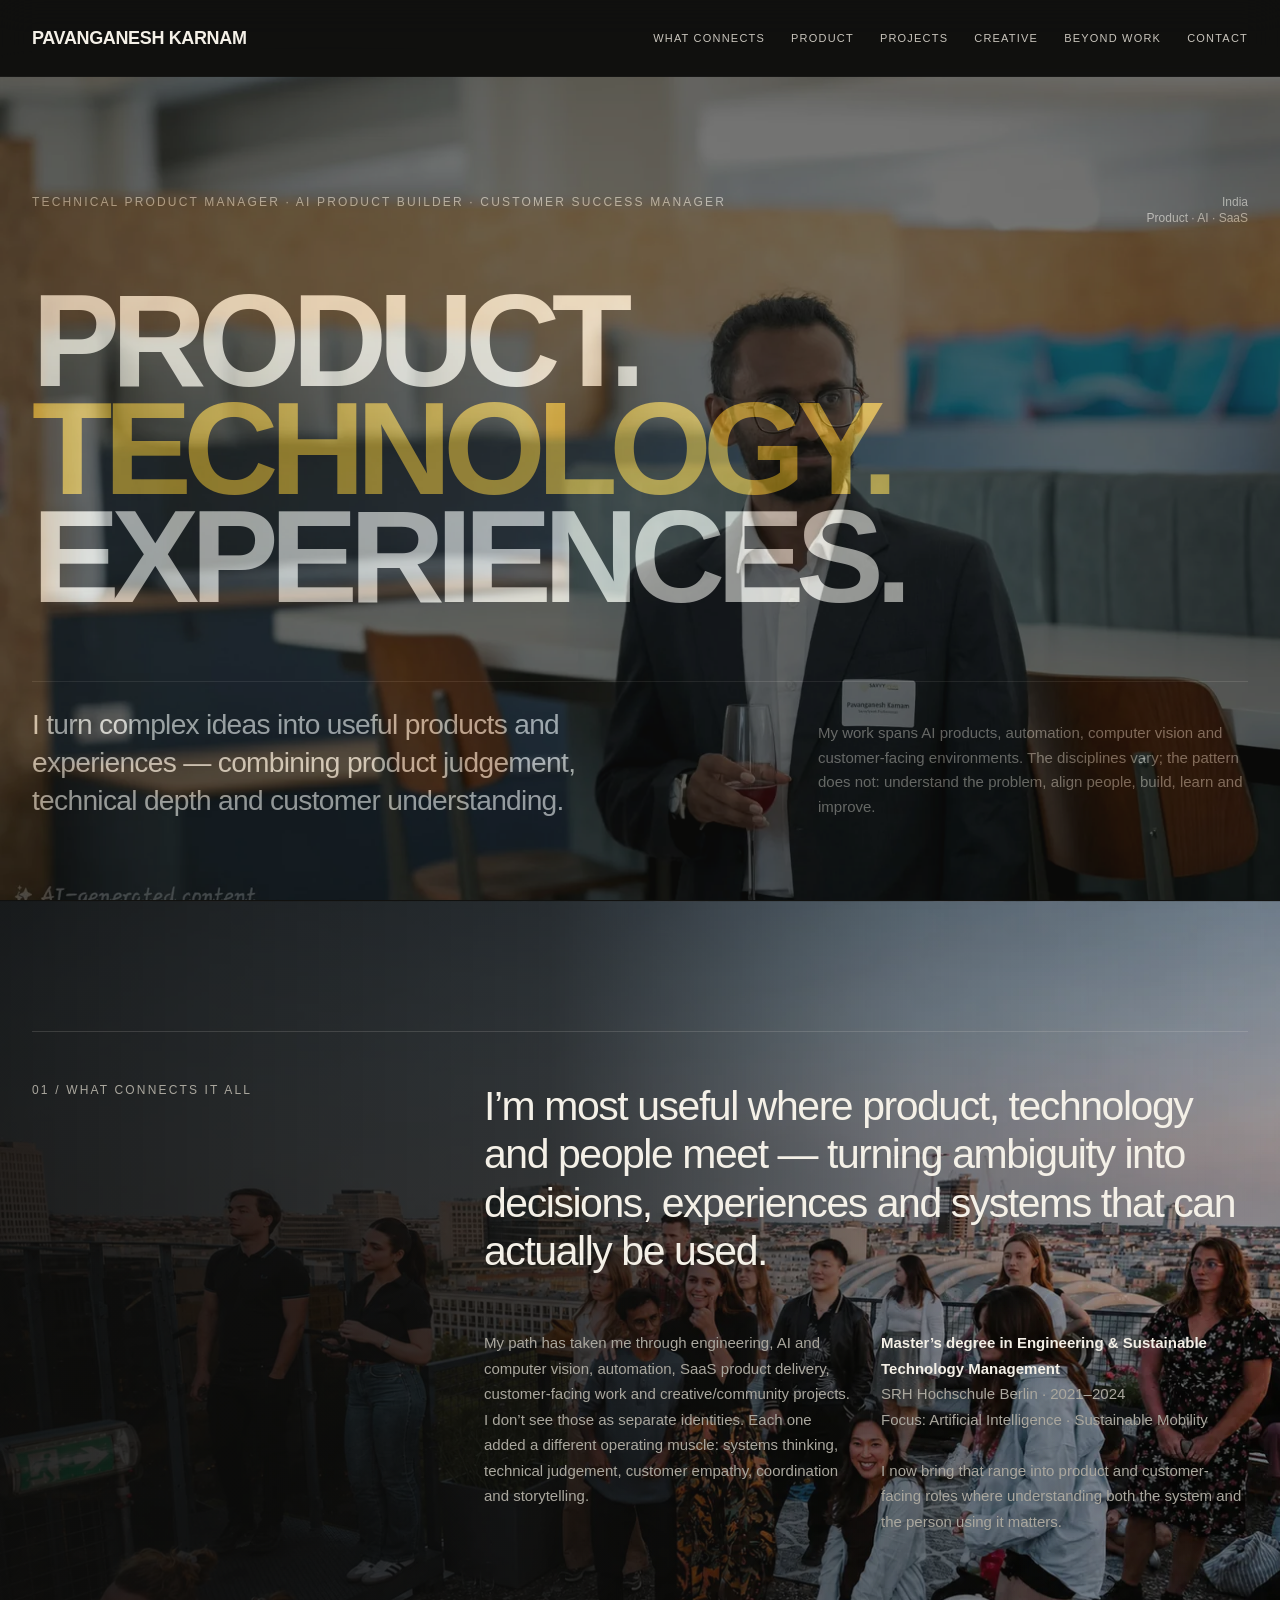
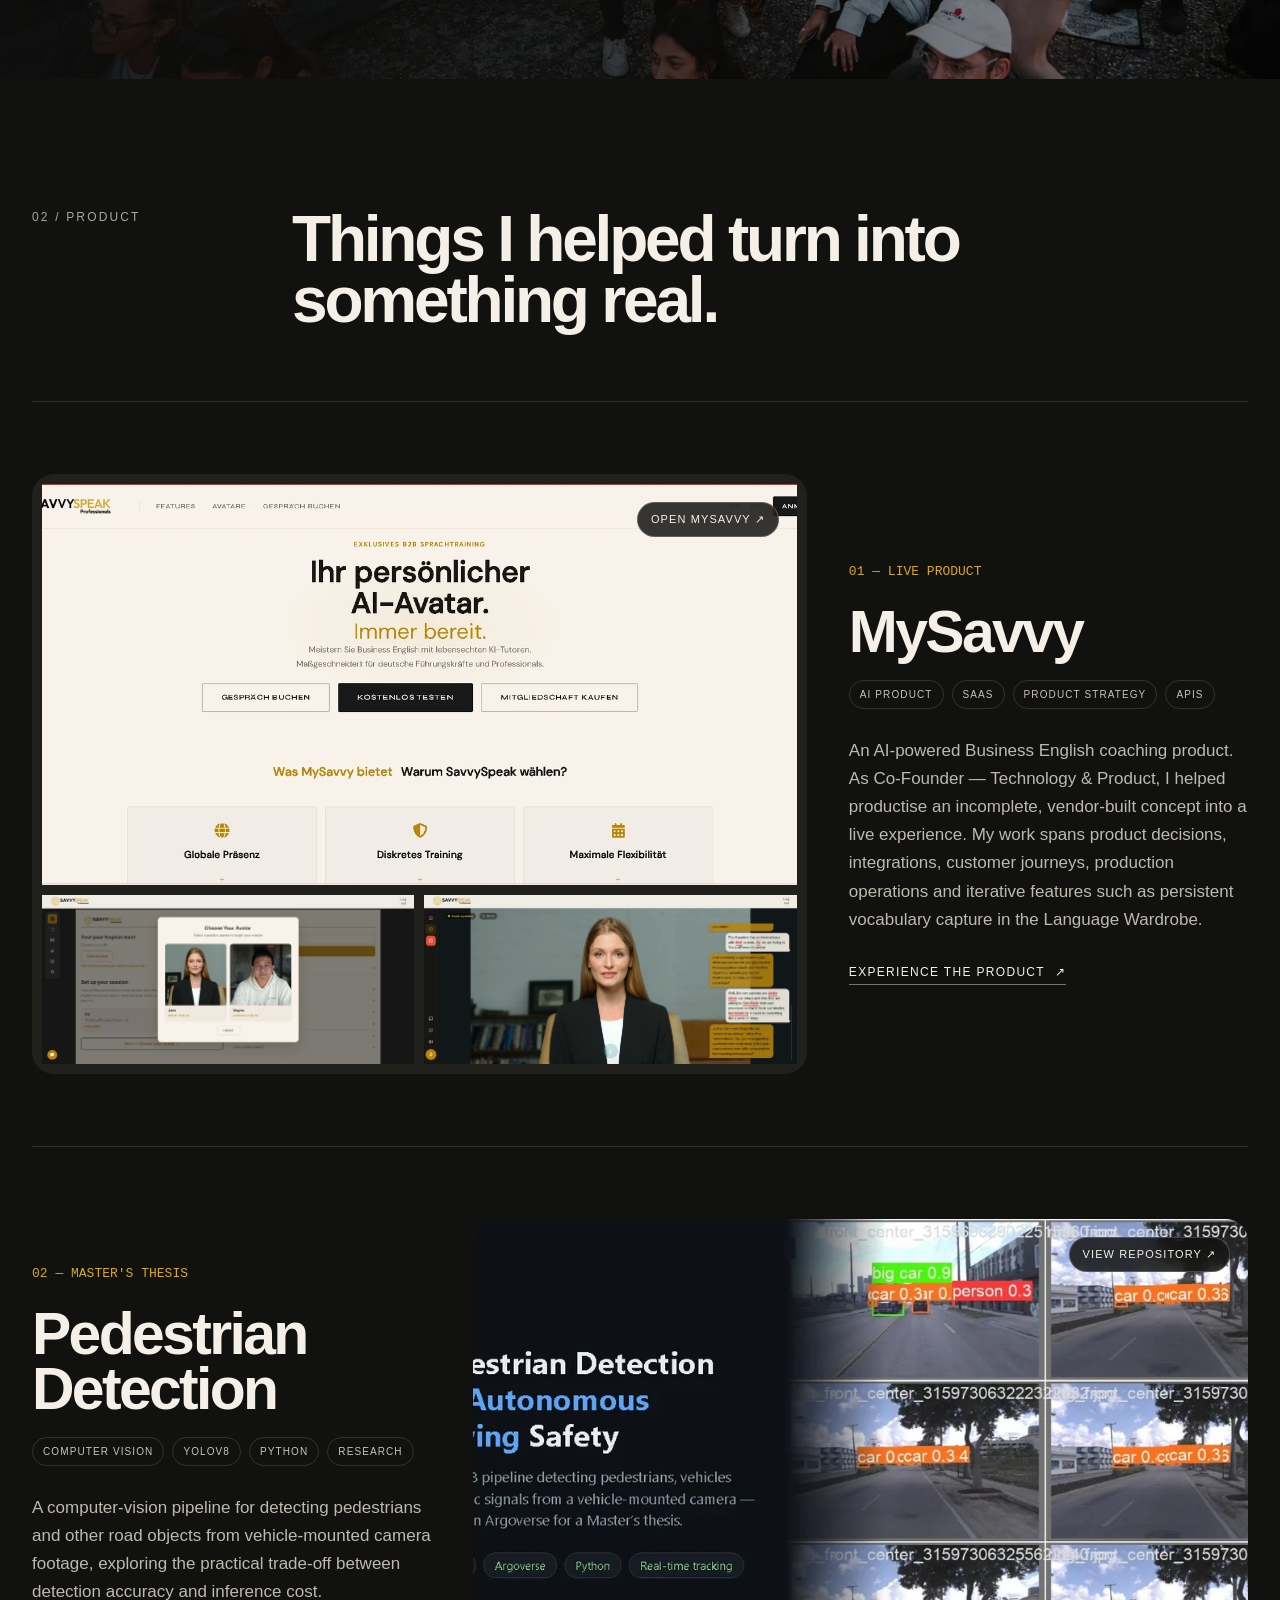
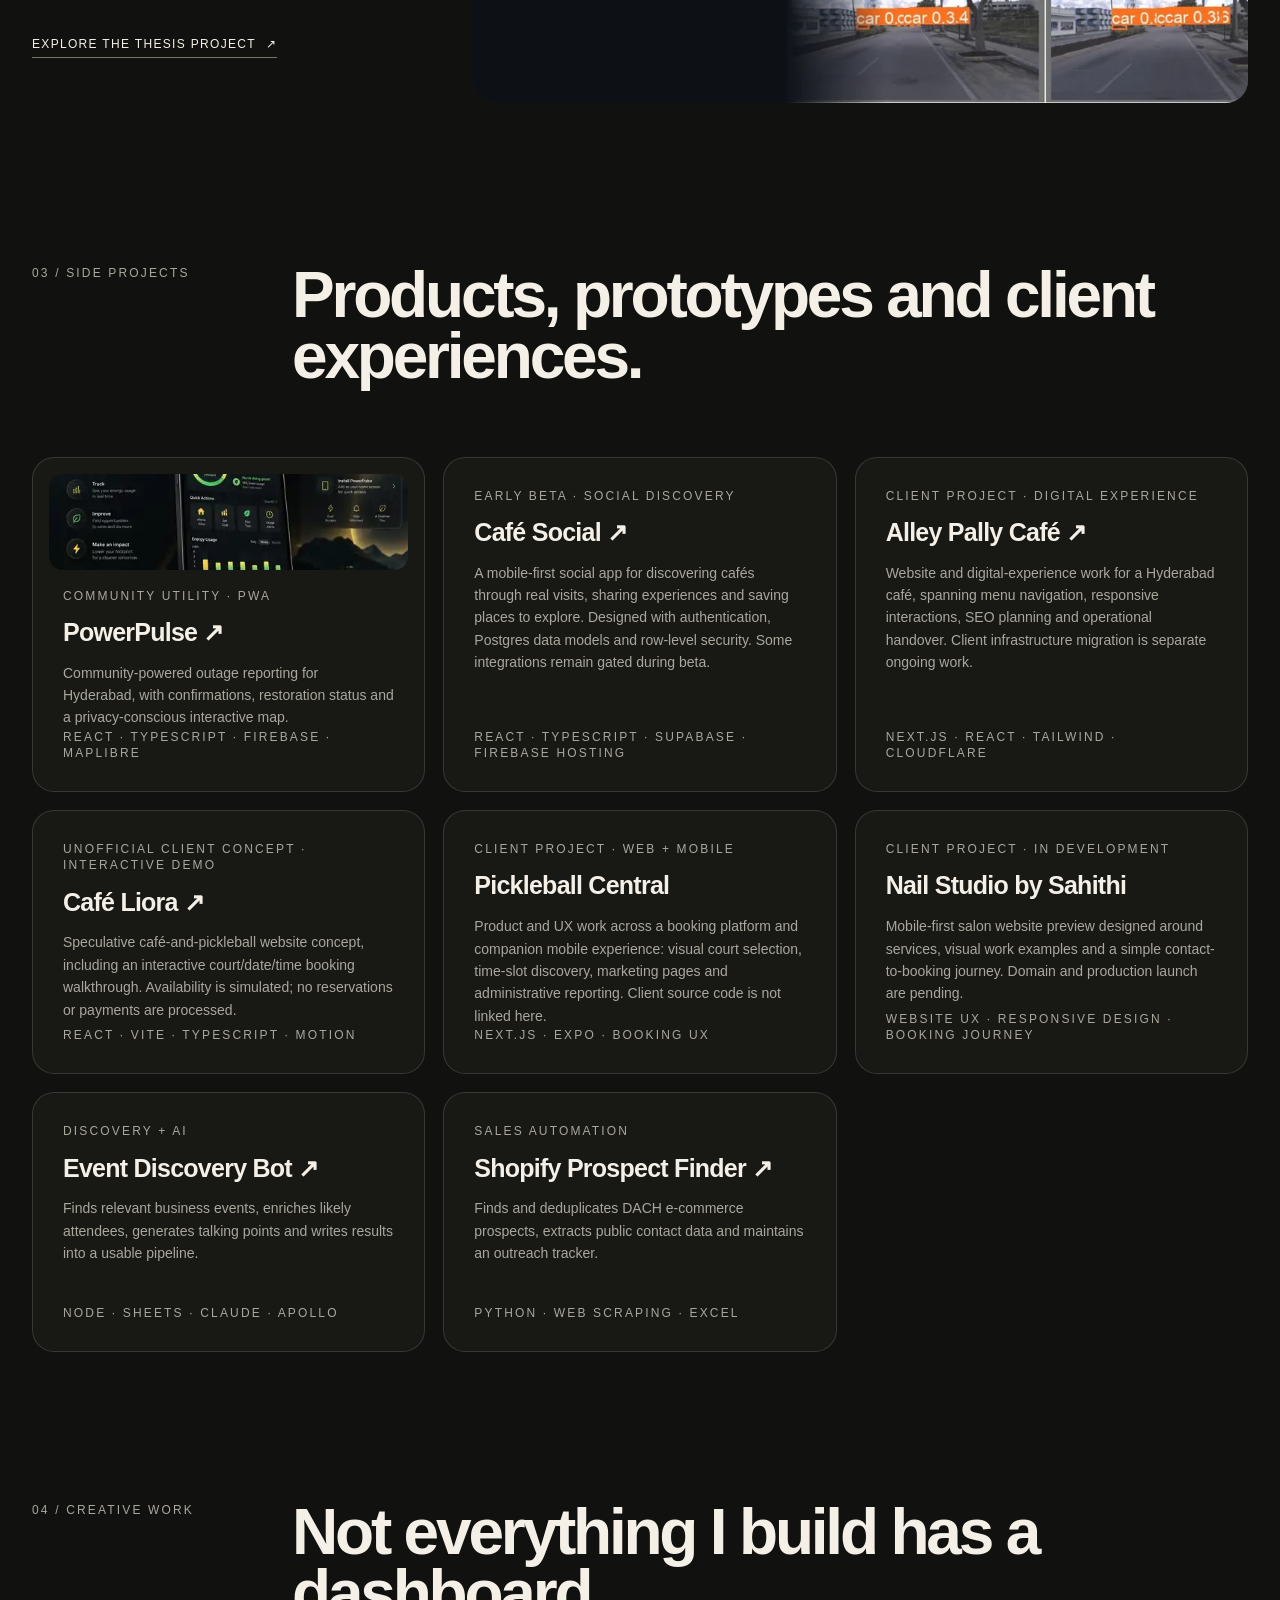
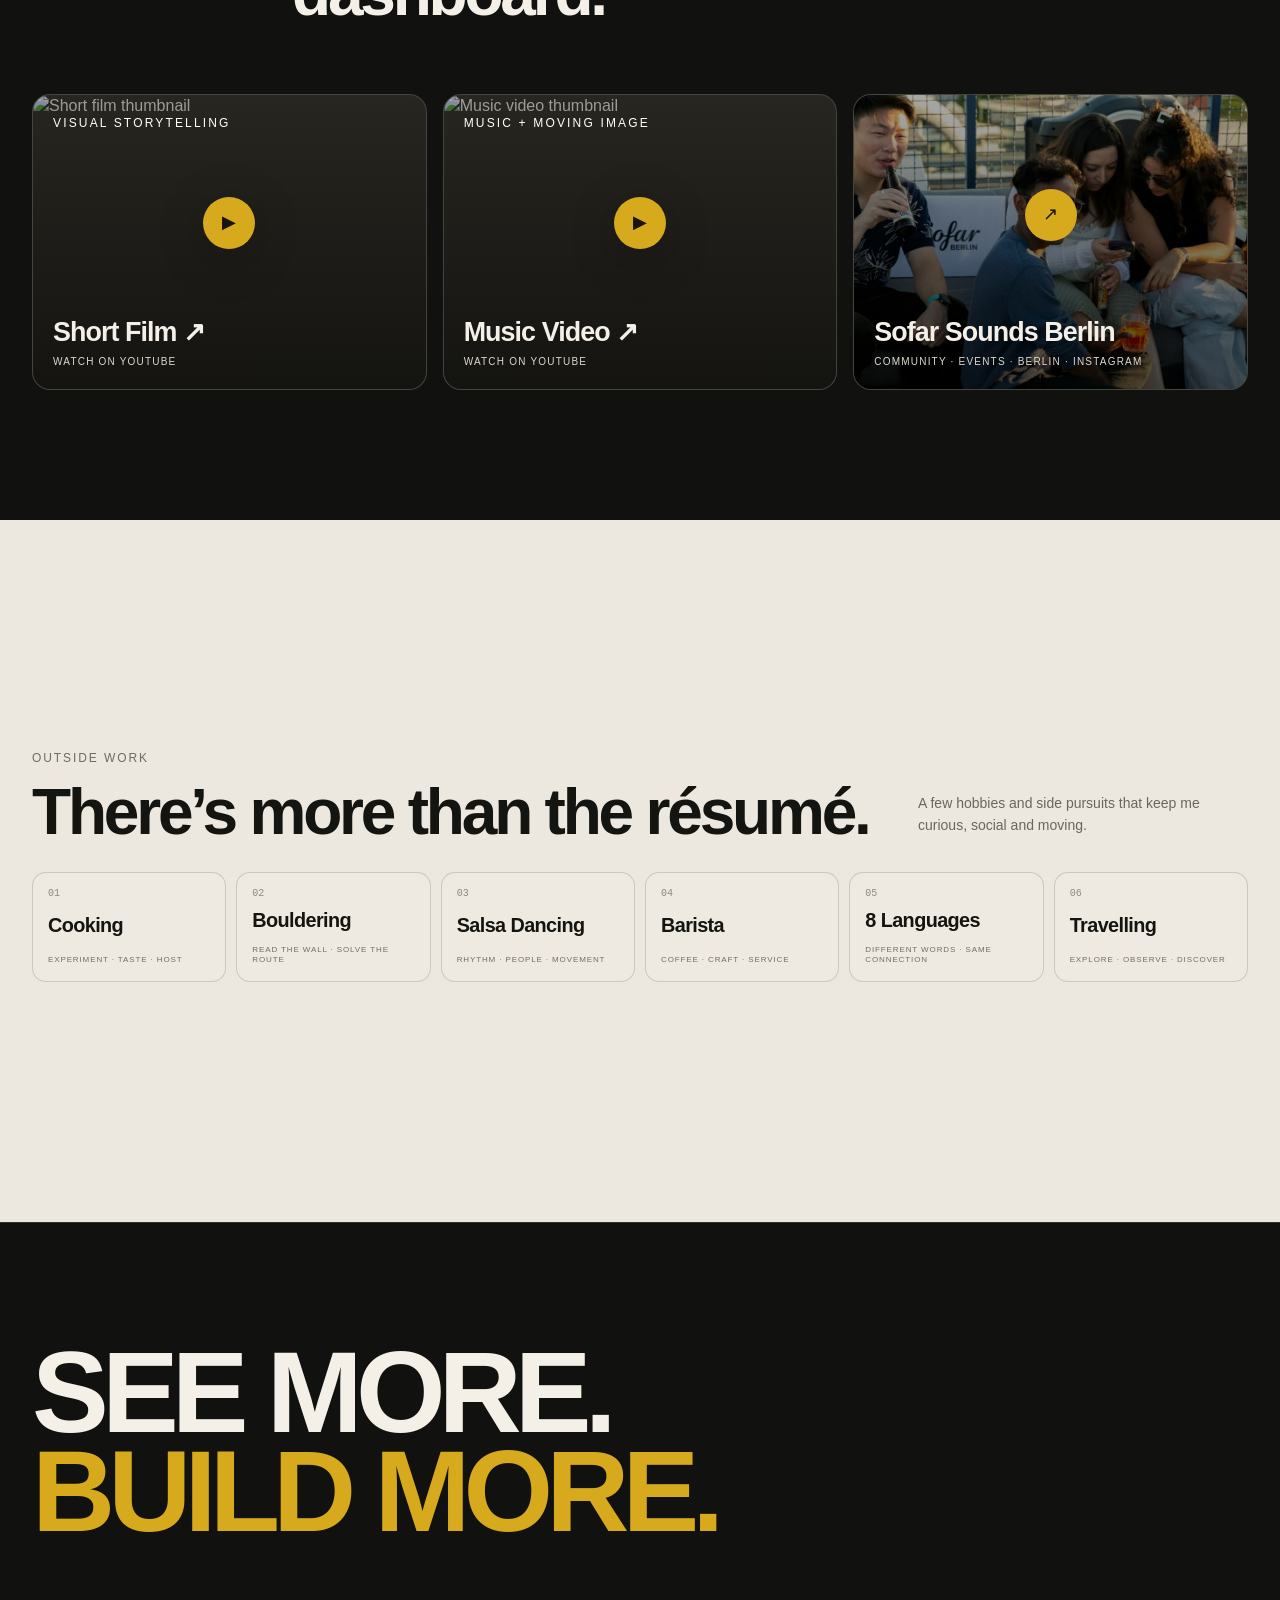
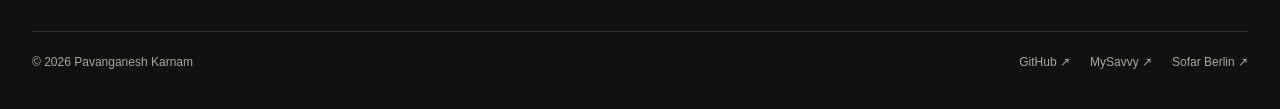
==== commit 39747712: "Portfolio: showcase recent apps, client websites and product work" ====
--- a/index.html
+++ b/index.html
@@ -73,7 +73,7 @@
           <div class="num">01 — LIVE PRODUCT</div>
           <h3>MySavvy</h3>
           <div class="tags"><span class="tag">AI Product</span><span class="tag">SaaS</span><span class="tag">Product Strategy</span><span class="tag">APIs</span></div>
-          <p>An AI-powered Business English coaching product. I helped productise an incomplete concept into a live experience — shaping product decisions, integrations, user journeys and production readiness through launch and iteration.</p>
+          <p>An AI-powered Business English coaching product. As Co-Founder — Technology & Product, I helped productise an incomplete, vendor-built concept into a live experience. My work spans product decisions, integrations, customer journeys, production operations and iterative features such as persistent vocabulary capture in the Language Wardrobe.</p>
           <a class="text-link" href="https://mysavvy.savvyspeak.ai" target="_blank" rel="noreferrer">Experience the product <span class="arrow">↗</span></a>
         </div>
       </article>
@@ -89,7 +89,7 @@
         </div>
       </article>
 
-      <div id="projects" class="section-head reveal" style="margin-top:90px"><div class="eyebrow">03 / Side projects</div><h2>Small systems built to solve actual problems.</h2></div>
+      <div id="projects" class="section-head reveal" style="margin-top:90px"><div class="eyebrow">03 / Side projects</div><h2>Products, prototypes and client experiences.</h2></div>
 
       <div class="tech-mini-grid reveal">
         <a class="mini powerpulse-mini" href="https://pgpgpgpgpgk.github.io/PowerPulse/" target="_blank" rel="noreferrer">
@@ -101,6 +101,11 @@
           </div>
           <div class="eyebrow">React · TypeScript · Firebase · MapLibre</div>
         </a>
+        <a class="mini" href="https://social-cafe-56b0b.web.app/" target="_blank" rel="noreferrer"><div><div class="eyebrow">Early beta · Social discovery</div><h4>Café Social <span class="arrow">↗</span></h4><p>A mobile-first social app for discovering cafés through real visits, sharing experiences and saving places to explore. Designed with authentication, Postgres data models and row-level security. Some integrations remain gated during beta.</p></div><div class="eyebrow">React · TypeScript · Supabase · Firebase Hosting</div></a>
+        <a class="mini" href="https://github.com/PGPGPGPGPGK/alley-pally" target="_blank" rel="noreferrer"><div><div class="eyebrow">Client project · Digital experience</div><h4>Alley Pally Café <span class="arrow">↗</span></h4><p>Website and digital-experience work for a Hyderabad café, spanning menu navigation, responsive interactions, SEO planning and operational handover. Client infrastructure migration is separate ongoing work.</p></div><div class="eyebrow">Next.js · React · Tailwind · Cloudflare</div></a>
+        <a class="mini" href="https://github.com/PGPGPGPGPGK/cafe-liora" target="_blank" rel="noreferrer"><div><div class="eyebrow">Unofficial client concept · Interactive demo</div><h4>Café Liora <span class="arrow">↗</span></h4><p>Speculative café-and-pickleball website concept, including an interactive court/date/time booking walkthrough. Availability is simulated; no reservations or payments are processed.</p></div><div class="eyebrow">React · Vite · TypeScript · Motion</div></a>
+        <div class="mini"><div><div class="eyebrow">Client project · Web + mobile</div><h4>Pickleball Central</h4><p>Product and UX work across a booking platform and companion mobile experience: visual court selection, time-slot discovery, marketing pages and administrative reporting. Client source code is not linked here.</p></div><div class="eyebrow">Next.js · Expo · Booking UX</div></div>
+        <div class="mini"><div><div class="eyebrow">Client project · In development</div><h4>Nail Studio by Sahithi</h4><p>Mobile-first salon website preview designed around services, visual work examples and a simple contact-to-booking journey. Domain and production launch are pending.</p></div><div class="eyebrow">Website UX · Responsive design · Booking journey</div></div>
         <!-- Job Application Assistant temporarily hidden
         <a class="mini" href="https://github.com/PGPGPGPGPGK/job-application-assistant" target="_blank" rel="noreferrer"><div><div class="eyebrow">Human-in-the-loop automation</div><h4>Job Application Assistant <span class="arrow">↗</span></h4><p>Job discovery, document tailoring and browser automation designed around a review-before-submit workflow.</p></div><div class="eyebrow">Automation · Review-before-submit</div></a>
         -->
--- a/styles.css
+++ b/styles.css
@@ -1 +1 @@
-:root{--bg:#11110f;--panel:#181815;--panel2:#20201c;--ink:#f4f0e7;--muted:#aaa79e;--line:rgba(244,240,231,.14);--accent:#d7a91d;--accent2:#f2cf5b;--radius:22px;--max:1480px}*{box-sizing:border-box}html{scroll-behavior:smooth;background:var(--bg)}body{margin:0;background:var(--bg);color:var(--ink);font-family:Inter,"Helvetica Neue",Helvetica,Arial,sans-serif;line-height:1.35;overflow-x:hidden}body:before{content:"";position:fixed;inset:0;pointer-events:none;opacity:.04;z-index:1000;background-image:radial-gradient(rgba(255,255,255,.25) .45px,transparent .45px);background-size:4px 4px}::selection{background:var(--accent2);color:#17160f}a{color:inherit;text-decoration:none}img{display:block;max-width:100%}button{font:inherit}.wrap{width:min(calc(100% - 64px),var(--max));margin:auto}.eyebrow{font-size:12px;letter-spacing:.18em;text-transform:uppercase;color:var(--muted)}.reveal{opacity:0;transform:translateY(30px);transition:opacity .8s cubic-bezier(.16,1,.3,1),transform .8s cubic-bezier(.16,1,.3,1)}.reveal.in{opacity:1;transform:none}.arrow{display:inline-block;transition:transform .25s ease}a:hover .arrow{transform:translate(5px,-5px)}header{position:sticky;top:0;z-index:50;background:rgba(17,17,15,.82);backdrop-filter:blur(18px);border-bottom:1px solid transparent;transition:border-color .3s}header.scrolled{border-color:var(--line)}.nav{min-height:76px;display:flex;align-items:center;justify-content:space-between;gap:28px}.brand{font-size:18px;font-weight:750;letter-spacing:-.02em;padding-left:0;transition:padding-left .38s cubic-bezier(.16,1,.3,1)}header.portrait-mini .brand{padding-left:56px}.navlinks{display:flex;gap:26px;font-size:11px;letter-spacing:.11em;text-transform:uppercase;color:#c9c5bc;white-space:nowrap;margin-left:auto}.navlinks a:hover{color:#fff}.hero{min-height:calc(100vh - 76px);display:flex;flex-direction:column;justify-content:space-between;padding:90px 0 54px;position:relative;isolation:isolate}.hero>.wrap{position:relative;z-index:3}.hero:after{content:"";position:absolute;inset:0;z-index:1;pointer-events:none;background:linear-gradient(90deg,rgba(17,17,15,.94) 0%,rgba(17,17,15,.74) 48%,rgba(17,17,15,.28) 100%)}.hero-role{display:flex;justify-content:space-between;gap:30px;align-items:flex-start}.hero-role .availability{font-size:12px;color:var(--muted);text-align:right}.hero-title{font-size:clamp(64px,10.3vw,158px);line-height:.82;letter-spacing:-.065em;font-weight:850;margin:60px 0 70px;text-transform:uppercase}.hero-title span{display:block;overflow:hidden}.hero-title i{font-style:normal;display:block;animation:heroIn 1s cubic-bezier(.16,1,.3,1) both}.hero-title span:nth-child(2) i{color:var(--accent);animation-delay:.08s}.hero-title span:nth-child(3) i{animation-delay:.16s}@keyframes heroIn{from{transform:translateY(115%)}to{transform:none}}.hero-bottom{display:grid;grid-template-columns:1fr 1fr;gap:40px;align-items:end;border-top:1px solid var(--line);padding-top:24px}.hero-statement{font-size:clamp(22px,2.2vw,34px);max-width:650px;letter-spacing:-.025em}.hero-meta{justify-self:end;max-width:430px;color:var(--muted);font-size:15px;line-height:1.65}.hero-portrait{position:fixed;z-index:2;left:0;top:76px;width:100vw;height:calc(100vh - 76px);padding:0;border:0;background:#24231f;overflow:hidden;cursor:default;pointer-events:none;border-radius:0;box-shadow:none;will-change:left,top,width,height,border-radius}.hero-portrait img{position:absolute;inset:0;width:100%;height:100%;object-fit:cover;transition:opacity .24s ease}.hero-portrait .portrait-full{object-position:58% 38%;filter:saturate(.88) contrast(1.03);opacity:1}.hero-portrait .portrait-avatar{object-position:center;filter:saturate(.94) contrast(1.04);opacity:0}.hero-portrait.is-mini .portrait-full{opacity:0}.hero-portrait.is-mini .portrait-avatar{opacity:1}.hero-portrait.is-mini{z-index:60;cursor:zoom-in;pointer-events:auto;box-shadow:0 4px 14px rgba(0,0,0,.32);border:1px solid rgba(244,240,231,.30)}.portrait-modal{position:fixed;inset:0;z-index:2000;background:rgba(8,8,7,.88);backdrop-filter:blur(14px);display:grid;place-items:center;padding:34px;opacity:0;visibility:hidden;transition:.25s}.portrait-modal.open{opacity:1;visibility:visible}.portrait-modal img{max-width:min(880px,88vw);max-height:86vh;object-fit:contain;border-radius:20px;box-shadow:0 30px 100px rgba(0,0,0,.5)}.portrait-close{position:absolute;right:26px;top:22px;width:46px;height:46px;border-radius:50%;border:1px solid rgba(255,255,255,.22);background:rgba(17,17,15,.72);color:#fff;font-size:30px;cursor:pointer}body.modal-open{overflow:hidden}section{padding:130px 0}.section-head{display:grid;grid-template-columns:220px 1fr;gap:40px;margin-bottom:70px}.section-head h2{font-size:clamp(38px,5vw,78px);line-height:.95;letter-spacing:-.05em;margin:0;font-weight:780;max-width:900px}#thread{position:relative;min-height:72vh;display:flex;align-items:center;background-image:linear-gradient(90deg,rgba(13,13,12,.88) 0%,rgba(13,13,12,.78) 43%,rgba(13,13,12,.42) 72%,rgba(13,13,12,.24) 100%),url('assets/asset-01.webp');background-size:cover;background-position:center}.about-grid{display:grid;grid-template-columns:1fr 2fr;gap:70px;border-top:1px solid var(--line);padding-top:50px}.about-text{font-size:clamp(25px,3.2vw,47px);line-height:1.18;letter-spacing:-.035em;margin:0}.about-sub{display:grid;grid-template-columns:1fr 1fr;gap:30px;margin-top:40px;color:var(--muted);font-size:15px;line-height:1.7}.chapter{display:grid;grid-template-columns:minmax(0,1.32fr) minmax(300px,.68fr);gap:42px;align-items:center;padding:72px 0;border-top:1px solid var(--line)}.chapter.reverse{grid-template-columns:minmax(300px,.68fr) minmax(0,1.32fr)}.chapter.reverse .media{order:2}.chapter.reverse .copy{order:1}.media{position:relative;border-radius:var(--radius);overflow:hidden;background:#26251f;isolation:isolate}.media>a{display:block;position:relative;overflow:hidden}.media img{width:100%;height:auto;aspect-ratio:16/10;object-fit:cover;transition:transform .7s cubic-bezier(.16,1,.3,1),filter .5s ease}.media:hover img{transform:scale(1.025);filter:saturate(1.08)}.media .visit{position:absolute;right:18px;top:18px;z-index:3;background:rgba(17,17,15,.84);border:1px solid rgba(255,255,255,.2);border-radius:999px;padding:9px 13px;font-size:11px;letter-spacing:.1em;text-transform:uppercase;backdrop-filter:blur(10px)}.copy .num{font-family:ui-monospace,SFMono-Regular,Menlo,monospace;color:var(--accent);font-size:13px;margin-bottom:24px}.copy h3{font-size:clamp(38px,4.6vw,70px);letter-spacing:-.045em;line-height:.94;margin:0 0 20px}.tags{display:flex;gap:8px;flex-wrap:wrap;margin:0 0 28px}.tag{border:1px solid var(--line);border-radius:999px;padding:7px 10px;font-size:10px;letter-spacing:.11em;text-transform:uppercase;color:#c7c3ba}.copy p{font-size:17px;color:#bdb9b0;line-height:1.65;max-width:560px;margin:0 0 26px}.text-link{display:inline-flex;align-items:center;gap:10px;border-bottom:1px solid #77736a;padding-bottom:4px;font-size:12px;letter-spacing:.11em;text-transform:uppercase}.project-links{display:flex;gap:18px;flex-wrap:wrap}.powerpulse-project .media img{aspect-ratio:4/3;object-fit:cover;object-position:center}.mysavvy-collage{display:grid;grid-template-columns:1fr 1fr;gap:10px;padding:10px;background:#20201c}.mysavvy-collage a:first-child{grid-column:1/-1}.mysavvy-collage img{aspect-ratio:auto;height:auto;object-fit:contain;background:#eee8dc}.mysavvy-collage a:first-child img{aspect-ratio:16/8.5;object-fit:cover}.tech-mini-grid{display:grid;grid-template-columns:repeat(3,1fr);gap:18px;margin-top:18px}.mini{min-height:260px;padding:30px;background:var(--panel);border:1px solid var(--line);border-radius:var(--radius);display:flex;flex-direction:column;justify-content:space-between;transition:.3s}.mini:hover{background:#1e1e1a;border-color:rgba(215,169,29,.5);transform:translateY(-4px)}.mini h4{font-size:25px;margin:12px 0;letter-spacing:-.03em}.mini p{color:var(--muted);font-size:14px;line-height:1.6;margin:0}.creative-grid{display:grid;grid-template-columns:repeat(3,minmax(0,1fr));gap:16px}.video-card{position:relative;border-radius:18px;overflow:hidden;background:#282721;border:1px solid var(--line);aspect-ratio:4/3;min-width:0}.video-card img{width:100%;height:100%;object-fit:cover;filter:brightness(.68);transition:.6s}.video-card:hover img{transform:scale(1.035);filter:brightness(.52)}.video-card .overlay{position:absolute;inset:0;display:flex;flex-direction:column;justify-content:space-between;padding:20px;background:linear-gradient(180deg,rgba(0,0,0,.03),rgba(0,0,0,.5))}.play{width:52px;height:52px;border-radius:50%;display:grid;place-items:center;background:var(--accent);color:#17150c;font-size:18px;align-self:center;margin:auto;box-shadow:0 10px 45px rgba(0,0,0,.25);transition:transform .3s}.video-card:hover .play{transform:scale(1.08)}.video-title{font-size:clamp(21px,2.1vw,30px);letter-spacing:-.035em;font-weight:700}.video-meta{font-size:10px;letter-spacing:.12em;text-transform:uppercase;color:#ded9cf;margin-top:5px}.beyond-wrap{background:#ece8df;color:#141410;overflow:hidden}.beyond-wrap .eyebrow{color:#6e6b64}.outside-work{padding:100px 0 110px}.outside-work-head{display:flex;align-items:flex-end;justify-content:space-between;gap:28px;margin-bottom:30px}.outside-label{font-size:12px;letter-spacing:.16em;text-transform:uppercase;color:#6e6b64;margin-bottom:16px}.outside-work-title{font-size:clamp(36px,5vw,74px);line-height:.94;letter-spacing:-.05em;font-weight:800;margin:0;max-width:900px}.outside-work-note{max-width:330px;font-size:14px;line-height:1.55;color:#6a665e;margin:0 0 6px}.outside-list{display:grid;grid-template-columns:repeat(6,minmax(0,1fr));gap:10px}.outside-row{position:relative;min-width:0;min-height:110px;padding:15px;border:1px solid rgba(20,20,16,.16);border-radius:14px;background:rgba(255,255,255,.12);display:grid;grid-template-columns:1fr;grid-template-rows:auto 1fr auto;align-items:start;transition:background .25s,border-color .25s,transform .25s}.outside-row:hover{background:rgba(255,255,255,.35);border-color:rgba(20,20,16,.3);transform:translateY(-2px)}.outside-num{font:10px ui-monospace,SFMono-Regular,Menlo,monospace;opacity:.45}.outside-row .hobby-name{font-size:clamp(18px,1.55vw,24px);line-height:1.03;font-weight:700;letter-spacing:-.03em;align-self:center;margin-top:8px}.outside-row .hobby-detail{font-size:8px;line-height:1.35;letter-spacing:.11em;text-transform:uppercase;color:#706d67;margin-top:12px}footer{padding:120px 0 38px;border-top:1px solid var(--line)}.footer-title{font-size:clamp(58px,9vw,138px);line-height:.86;letter-spacing:-.06em;text-transform:uppercase;margin:0 0 90px}.footer-title em{font-style:normal;color:var(--accent)}.footer-row{display:flex;justify-content:space-between;gap:30px;padding-top:22px;border-top:1px solid var(--line);font-size:12px;color:var(--muted)}.footer-links{display:flex;gap:20px}.footer-links a:hover{color:#fff}@media(max-width:980px){.navlinks{gap:13px}.section-head{grid-template-columns:1fr;gap:16px}.chapter,.chapter.reverse{grid-template-columns:1fr}.chapter.reverse .media,.chapter.reverse .copy{order:initial}.tech-mini-grid{grid-template-columns:1fr 1fr}.about-grid{grid-template-columns:1fr}.outside-list{grid-template-columns:repeat(3,minmax(0,1fr))}.creative-grid{grid-template-columns:1fr 1fr}.hero-title{font-size:clamp(58px,12vw,110px)}}@media(max-width:700px){.wrap{width:min(calc(100% - 32px),var(--max))}.nav{min-height:68px}.navlinks{display:none}.hero{padding:64px 0 40px;min-height:calc(100vh - 68px)}.hero-role{display:block}.hero-role .availability{text-align:left;margin-top:10px}.hero-title{font-size:clamp(50px,16vw,82px);margin:50px 0 55px}.hero-bottom{grid-template-columns:1fr;gap:20px}.hero-meta{justify-self:start}.hero-portrait{top:68px;height:calc(100vh - 68px)}section{padding:88px 0}.about-grid{display:block;padding-top:28px}.about-sub{grid-template-columns:1fr}.chapter{padding:48px 0}.tech-mini-grid{grid-template-columns:1fr}.creative-grid{grid-template-columns:1fr}.outside-work{padding:72px 0}.outside-work-head{display:block}.outside-work-note{margin-top:18px}.outside-list{grid-template-columns:repeat(2,minmax(0,1fr));gap:8px}.outside-row{min-height:98px;padding:13px}.footer-row{display:block}.footer-links{margin-top:15px;flex-wrap:wrap}.footer-title{margin-bottom:60px}}@media(prefers-reduced-motion:reduce){html{scroll-behavior:auto}.reveal{opacity:1;transform:none}.hero-title i{animation:none}.media img,.video-card img{transition:none}}+:root{--bg:#11110f;--panel:#181815;--panel2:#20201c;--ink:#f4f0e7;--muted:#aaa79e;--line:rgba(244,240,231,.14);--accent:#d7a91d;--accent2:#f2cf5b;--radius:22px;--max:1480px}*{box-sizing:border-box}html{scroll-behavior:smooth;background:var(--bg)}body{margin:0;background:var(--bg);color:var(--ink);font-family:Inter,"Helvetica Neue",Helvetica,Arial,sans-serif;line-height:1.35;overflow-x:hidden}body:before{content:"";position:fixed;inset:0;pointer-events:none;opacity:.04;z-index:1000;background-image:radial-gradient(rgba(255,255,255,.25) .45px,transparent .45px);background-size:4px 4px}::selection{background:var(--accent2);color:#17160f}a{color:inherit;text-decoration:none}img{display:block;max-width:100%}button{font:inherit}.wrap{width:min(calc(100% - 64px),var(--max));margin:auto}.eyebrow{font-size:12px;letter-spacing:.18em;text-transform:uppercase;color:var(--muted)}.reveal{opacity:0;transform:translateY(30px);transition:opacity .8s cubic-bezier(.16,1,.3,1),transform .8s cubic-bezier(.16,1,.3,1)}.reveal.in{opacity:1;transform:none}.arrow{display:inline-block;transition:transform .25s ease}a:hover .arrow{transform:translate(5px,-5px)}header{position:sticky;top:0;z-index:50;background:rgba(17,17,15,.82);backdrop-filter:blur(18px);border-bottom:1px solid transparent;transition:border-color .3s}header.scrolled{border-color:var(--line)}.nav{min-height:76px;display:flex;align-items:center;justify-content:space-between;gap:28px}.brand{font-size:18px;font-weight:750;letter-spacing:-.02em;padding-left:0;transition:padding-left .38s cubic-bezier(.16,1,.3,1)}header.portrait-mini .brand{padding-left:56px}.navlinks{display:flex;gap:26px;font-size:11px;letter-spacing:.11em;text-transform:uppercase;color:#c9c5bc;white-space:nowrap;margin-left:auto}.navlinks a:hover{color:#fff}.hero{min-height:calc(100vh - 76px);display:flex;flex-direction:column;justify-content:space-between;padding:90px 0 54px;position:relative;isolation:isolate}.hero>.wrap{position:relative;z-index:3}.hero:after{content:"";position:absolute;inset:0;z-index:1;pointer-events:none;background:linear-gradient(90deg,rgba(17,17,15,.94) 0%,rgba(17,17,15,.74) 48%,rgba(17,17,15,.28) 100%)}.hero-role{display:flex;justify-content:space-between;gap:30px;align-items:flex-start}.hero-role .availability{font-size:12px;color:var(--muted);text-align:right}.hero-title{font-size:clamp(64px,10.3vw,158px);line-height:.82;letter-spacing:-.065em;font-weight:850;margin:60px 0 70px;text-transform:uppercase}.hero-title span{display:block;overflow:hidden}.hero-title i{font-style:normal;display:block;animation:heroIn 1s cubic-bezier(.16,1,.3,1) both}.hero-title span:nth-child(2) i{color:var(--accent);animation-delay:.08s}.hero-title span:nth-child(3) i{animation-delay:.16s}@keyframes heroIn{from{transform:translateY(115%)}to{transform:none}}.hero-bottom{display:grid;grid-template-columns:1fr 1fr;gap:40px;align-items:end;border-top:1px solid var(--line);padding-top:24px}.hero-statement{font-size:clamp(22px,2.2vw,34px);max-width:650px;letter-spacing:-.025em}.hero-meta{justify-self:end;max-width:430px;color:var(--muted);font-size:15px;line-height:1.65}.hero-portrait{position:fixed;z-index:2;left:0;top:76px;width:100vw;height:calc(100vh - 76px);padding:0;border:0;background:#24231f;overflow:hidden;cursor:default;pointer-events:none;border-radius:0;box-shadow:none;will-change:left,top,width,height,border-radius}.hero-portrait img{position:absolute;inset:0;width:100%;height:100%;object-fit:cover;transition:opacity .24s ease}.hero-portrait .portrait-full{object-position:58% 38%;filter:saturate(.88) contrast(1.03);opacity:1}.hero-portrait .portrait-avatar{object-position:center;filter:saturate(.94) contrast(1.04);opacity:0}.hero-portrait.is-mini .portrait-full{opacity:0}.hero-portrait.is-mini .portrait-avatar{opacity:1}.hero-portrait.is-mini{z-index:60;cursor:zoom-in;pointer-events:auto;box-shadow:0 4px 14px rgba(0,0,0,.32);border:1px solid rgba(244,240,231,.30)}.portrait-modal{position:fixed;inset:0;z-index:2000;background:rgba(8,8,7,.88);backdrop-filter:blur(14px);display:grid;place-items:center;padding:34px;opacity:0;visibility:hidden;transition:.25s}.portrait-modal.open{opacity:1;visibility:visible}.portrait-modal img{max-width:min(880px,88vw);max-height:86vh;object-fit:contain;border-radius:20px;box-shadow:0 30px 100px rgba(0,0,0,.5)}.portrait-close{position:absolute;right:26px;top:22px;width:46px;height:46px;border-radius:50%;border:1px solid rgba(255,255,255,.22);background:rgba(17,17,15,.72);color:#fff;font-size:30px;cursor:pointer}body.modal-open{overflow:hidden}section{padding:130px 0}.section-head{display:grid;grid-template-columns:220px 1fr;gap:40px;margin-bottom:70px}.section-head h2{font-size:clamp(38px,5vw,78px);line-height:.95;letter-spacing:-.05em;margin:0;font-weight:780;max-width:900px}#thread{position:relative;min-height:72vh;display:flex;align-items:center;background-image:linear-gradient(90deg,rgba(13,13,12,.88) 0%,rgba(13,13,12,.78) 43%,rgba(13,13,12,.42) 72%,rgba(13,13,12,.24) 100%),url('assets/asset-01.webp');background-size:cover;background-position:center}.about-grid{display:grid;grid-template-columns:1fr 2fr;gap:70px;border-top:1px solid var(--line);padding-top:50px}.about-text{font-size:clamp(25px,3.2vw,47px);line-height:1.18;letter-spacing:-.035em;margin:0}.about-sub{display:grid;grid-template-columns:1fr 1fr;gap:30px;margin-top:40px;color:var(--muted);font-size:15px;line-height:1.7}.chapter{display:grid;grid-template-columns:minmax(0,1.32fr) minmax(300px,.68fr);gap:42px;align-items:center;padding:72px 0;border-top:1px solid var(--line)}.chapter.reverse{grid-template-columns:minmax(300px,.68fr) minmax(0,1.32fr)}.chapter.reverse .media{order:2}.chapter.reverse .copy{order:1}.media{position:relative;border-radius:var(--radius);overflow:hidden;background:#26251f;isolation:isolate}.media>a{display:block;position:relative;overflow:hidden}.media img{width:100%;height:auto;aspect-ratio:16/10;object-fit:cover;transition:transform .7s cubic-bezier(.16,1,.3,1),filter .5s ease}.media:hover img{transform:scale(1.025);filter:saturate(1.08)}.media .visit{position:absolute;right:18px;top:18px;z-index:3;background:rgba(17,17,15,.84);border:1px solid rgba(255,255,255,.2);border-radius:999px;padding:9px 13px;font-size:11px;letter-spacing:.1em;text-transform:uppercase;backdrop-filter:blur(10px)}.copy .num{font-family:ui-monospace,SFMono-Regular,Menlo,monospace;color:var(--accent);font-size:13px;margin-bottom:24px}.copy h3{font-size:clamp(38px,4.6vw,70px);letter-spacing:-.045em;line-height:.94;margin:0 0 20px}.tags{display:flex;gap:8px;flex-wrap:wrap;margin:0 0 28px}.tag{border:1px solid var(--line);border-radius:999px;padding:7px 10px;font-size:10px;letter-spacing:.11em;text-transform:uppercase;color:#c7c3ba}.copy p{font-size:17px;color:#bdb9b0;line-height:1.65;max-width:560px;margin:0 0 26px}.text-link{display:inline-flex;align-items:center;gap:10px;border-bottom:1px solid #77736a;padding-bottom:4px;font-size:12px;letter-spacing:.11em;text-transform:uppercase}.mysavvy-collage{display:grid;grid-template-columns:1fr 1fr;gap:10px;padding:10px;background:#20201c}.mysavvy-collage a:first-child{grid-column:1/-1}.mysavvy-collage img{aspect-ratio:auto;height:auto;object-fit:contain;background:#eee8dc}.mysavvy-collage a:first-child img{aspect-ratio:16/8.5;object-fit:cover}.tech-mini-grid{display:grid;grid-template-columns:repeat(3,1fr);gap:18px;margin-top:18px}.mini{min-height:260px;padding:30px;background:var(--panel);border:1px solid var(--line);border-radius:var(--radius);display:flex;flex-direction:column;justify-content:space-between;transition:.3s}.mini:hover{background:#1e1e1a;border-color:rgba(215,169,29,.5);transform:translateY(-4px)}.mini h4{font-size:25px;margin:12px 0;letter-spacing:-.03em}.mini p{color:var(--muted);font-size:14px;line-height:1.6;margin:0}.mini-thumb{height:96px;margin:-14px -14px 18px;border-radius:14px;overflow:hidden;background:#222}.mini-thumb img{width:100%;height:100%;object-fit:cover;object-position:center}.powerpulse-mini{padding:30px}.creative-grid{display:grid;grid-template-columns:repeat(3,minmax(0,1fr));gap:16px}.video-card{position:relative;border-radius:18px;overflow:hidden;background:#282721;border:1px solid var(--line);aspect-ratio:4/3;min-width:0}.video-card img{width:100%;height:100%;object-fit:cover;filter:brightness(.68);transition:.6s}.video-card:hover img{transform:scale(1.035);filter:brightness(.52)}.video-card .overlay{position:absolute;inset:0;display:flex;flex-direction:column;justify-content:space-between;padding:20px;background:linear-gradient(180deg,rgba(0,0,0,.03),rgba(0,0,0,.5))}.play{width:52px;height:52px;border-radius:50%;display:grid;place-items:center;background:var(--accent);color:#17150c;font-size:18px;align-self:center;margin:auto;box-shadow:0 10px 45px rgba(0,0,0,.25);transition:transform .3s}.video-card:hover .play{transform:scale(1.08)}.video-title{font-size:clamp(21px,2.1vw,30px);letter-spacing:-.035em;font-weight:700}.video-meta{font-size:10px;letter-spacing:.12em;text-transform:uppercase;color:#ded9cf;margin-top:5px}.beyond-wrap{background:#ece8df;color:#141410;overflow:hidden}.beyond-wrap .eyebrow{color:#6e6b64}.outside-work{padding:100px 0 110px}.outside-work-head{display:flex;align-items:flex-end;justify-content:space-between;gap:28px;margin-bottom:30px}.outside-label{font-size:12px;letter-spacing:.16em;text-transform:uppercase;color:#6e6b64;margin-bottom:16px}.outside-work-title{font-size:clamp(36px,5vw,74px);line-height:.94;letter-spacing:-.05em;font-weight:800;margin:0;max-width:900px}.outside-work-note{max-width:330px;font-size:14px;line-height:1.55;color:#6a665e;margin:0 0 6px}.outside-list{display:grid;grid-template-columns:repeat(6,minmax(0,1fr));gap:10px}.outside-row{position:relative;min-width:0;min-height:110px;padding:15px;border:1px solid rgba(20,20,16,.16);border-radius:14px;background:rgba(255,255,255,.12);display:grid;grid-template-columns:1fr;grid-template-rows:auto 1fr auto;align-items:start;transition:background .25s,border-color .25s,transform .25s}.outside-row:hover{background:rgba(255,255,255,.35);border-color:rgba(20,20,16,.3);transform:translateY(-2px)}.outside-num{font:10px ui-monospace,SFMono-Regular,Menlo,monospace;opacity:.45}.outside-row .hobby-name{font-size:clamp(18px,1.55vw,24px);line-height:1.03;font-weight:700;letter-spacing:-.03em;align-self:center;margin-top:8px}.outside-row .hobby-detail{font-size:8px;line-height:1.35;letter-spacing:.11em;text-transform:uppercase;color:#706d67;margin-top:12px}footer{padding:120px 0 38px;border-top:1px solid var(--line)}.footer-title{font-size:clamp(58px,9vw,138px);line-height:.86;letter-spacing:-.06em;text-transform:uppercase;margin:0 0 90px}.footer-title em{font-style:normal;color:var(--accent)}.footer-row{display:flex;justify-content:space-between;gap:30px;padding-top:22px;border-top:1px solid var(--line);font-size:12px;color:var(--muted)}.footer-links{display:flex;gap:20px}.footer-links a:hover{color:#fff}@media(max-width:980px){.navlinks{gap:13px}.section-head{grid-template-columns:1fr;gap:16px}.chapter,.chapter.reverse{grid-template-columns:1fr}.chapter.reverse .media,.chapter.reverse .copy{order:initial}.tech-mini-grid{grid-template-columns:1fr 1fr}.about-grid{grid-template-columns:1fr}.outside-list{grid-template-columns:repeat(3,minmax(0,1fr))}.creative-grid{grid-template-columns:1fr 1fr}.hero-title{font-size:clamp(58px,12vw,110px)}}@media(max-width:700px){.wrap{width:min(calc(100% - 32px),var(--max))}.nav{min-height:68px}.navlinks{display:none}.hero{padding:64px 0 40px;min-height:calc(100vh - 68px)}.hero-role{display:block}.hero-role .availability{text-align:left;margin-top:10px}.hero-title{font-size:clamp(50px,16vw,82px);margin:50px 0 55px}.hero-bottom{grid-template-columns:1fr;gap:20px}.hero-meta{justify-self:start}.hero-portrait{top:68px;height:calc(100vh - 68px)}section{padding:88px 0}.about-grid{display:block;padding-top:28px}.about-sub{grid-template-columns:1fr}.chapter{padding:48px 0}.tech-mini-grid{grid-template-columns:1fr}.creative-grid{grid-template-columns:1fr}.outside-work{padding:72px 0}.outside-work-head{display:block}.outside-work-note{margin-top:18px}.outside-list{grid-template-columns:repeat(2,minmax(0,1fr));gap:8px}.outside-row{min-height:98px;padding:13px}.footer-row{display:block}.footer-links{margin-top:15px;flex-wrap:wrap}.footer-title{margin-bottom:60px}}@media(prefers-reduced-motion:reduce){html{scroll-behavior:auto}.reveal{opacity:1;transform:none}.hero-title i{animation:none}.media img,.video-card img{transition:none}}
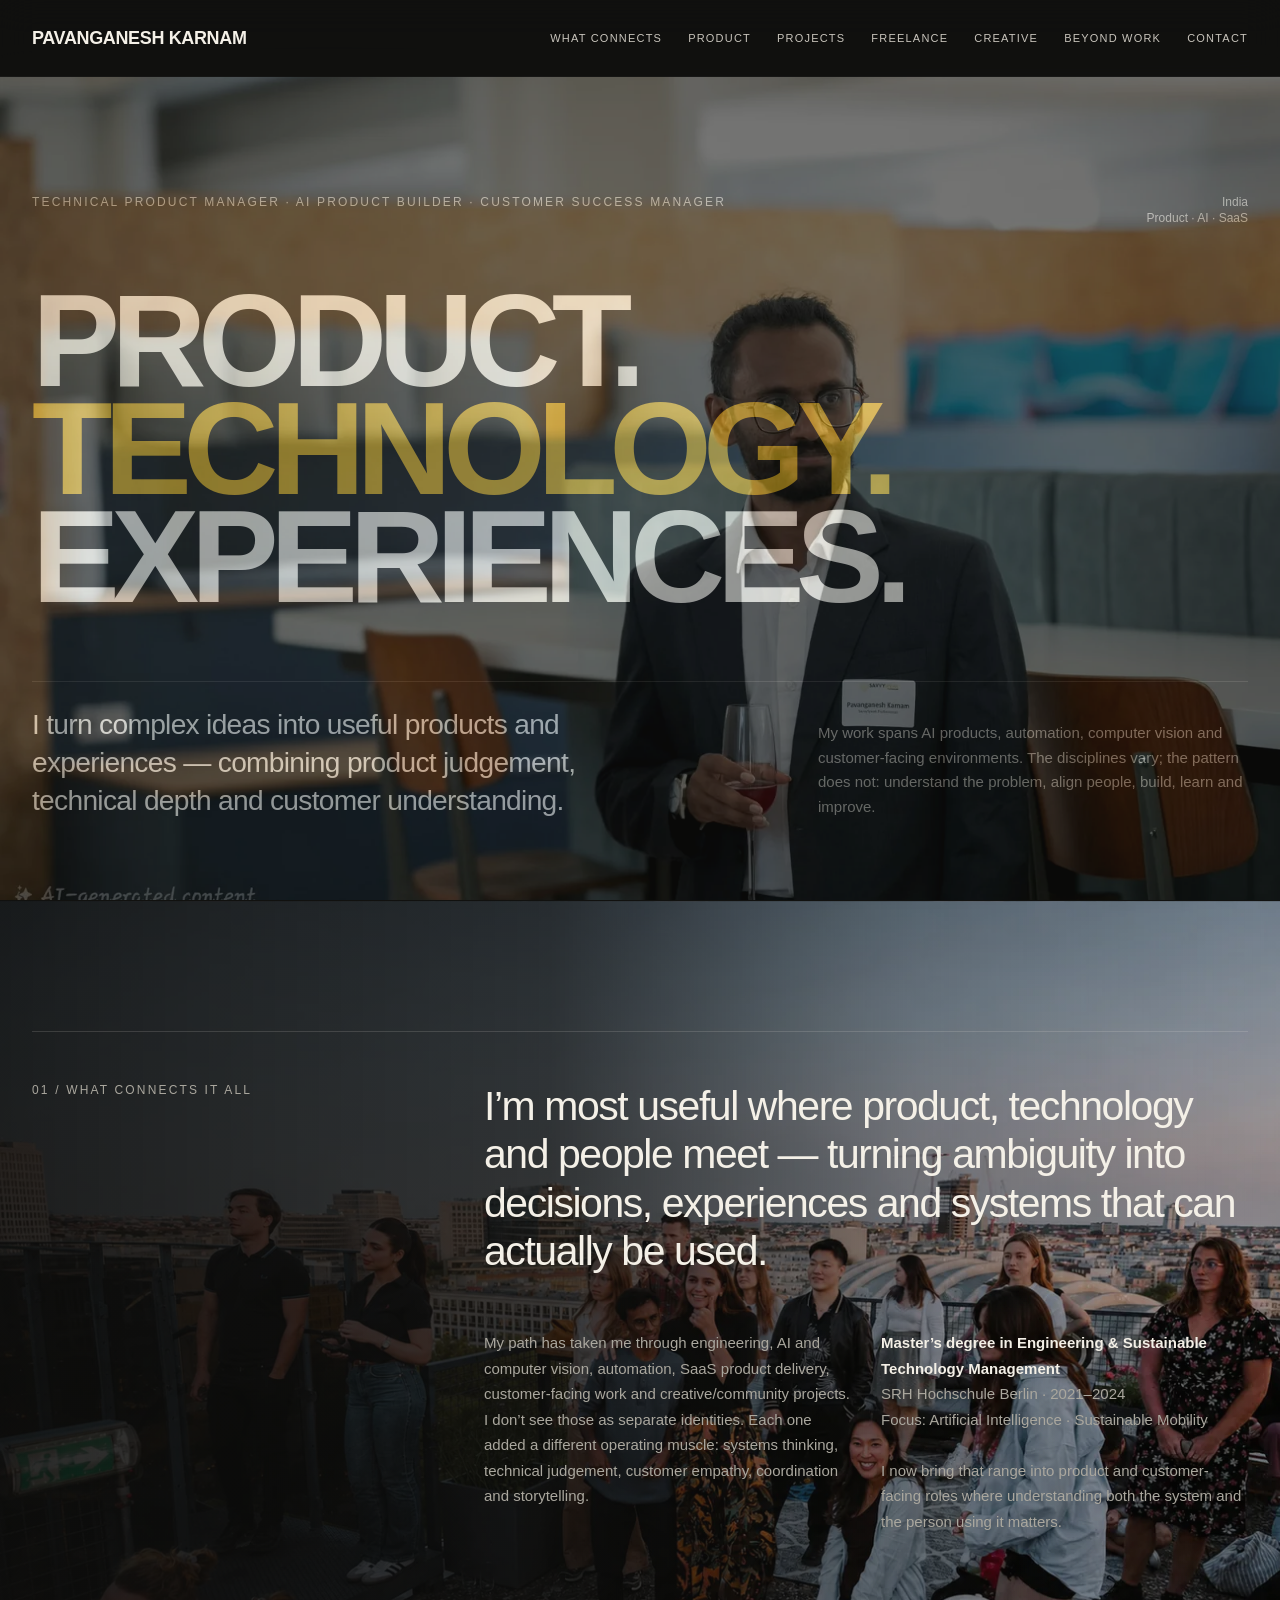
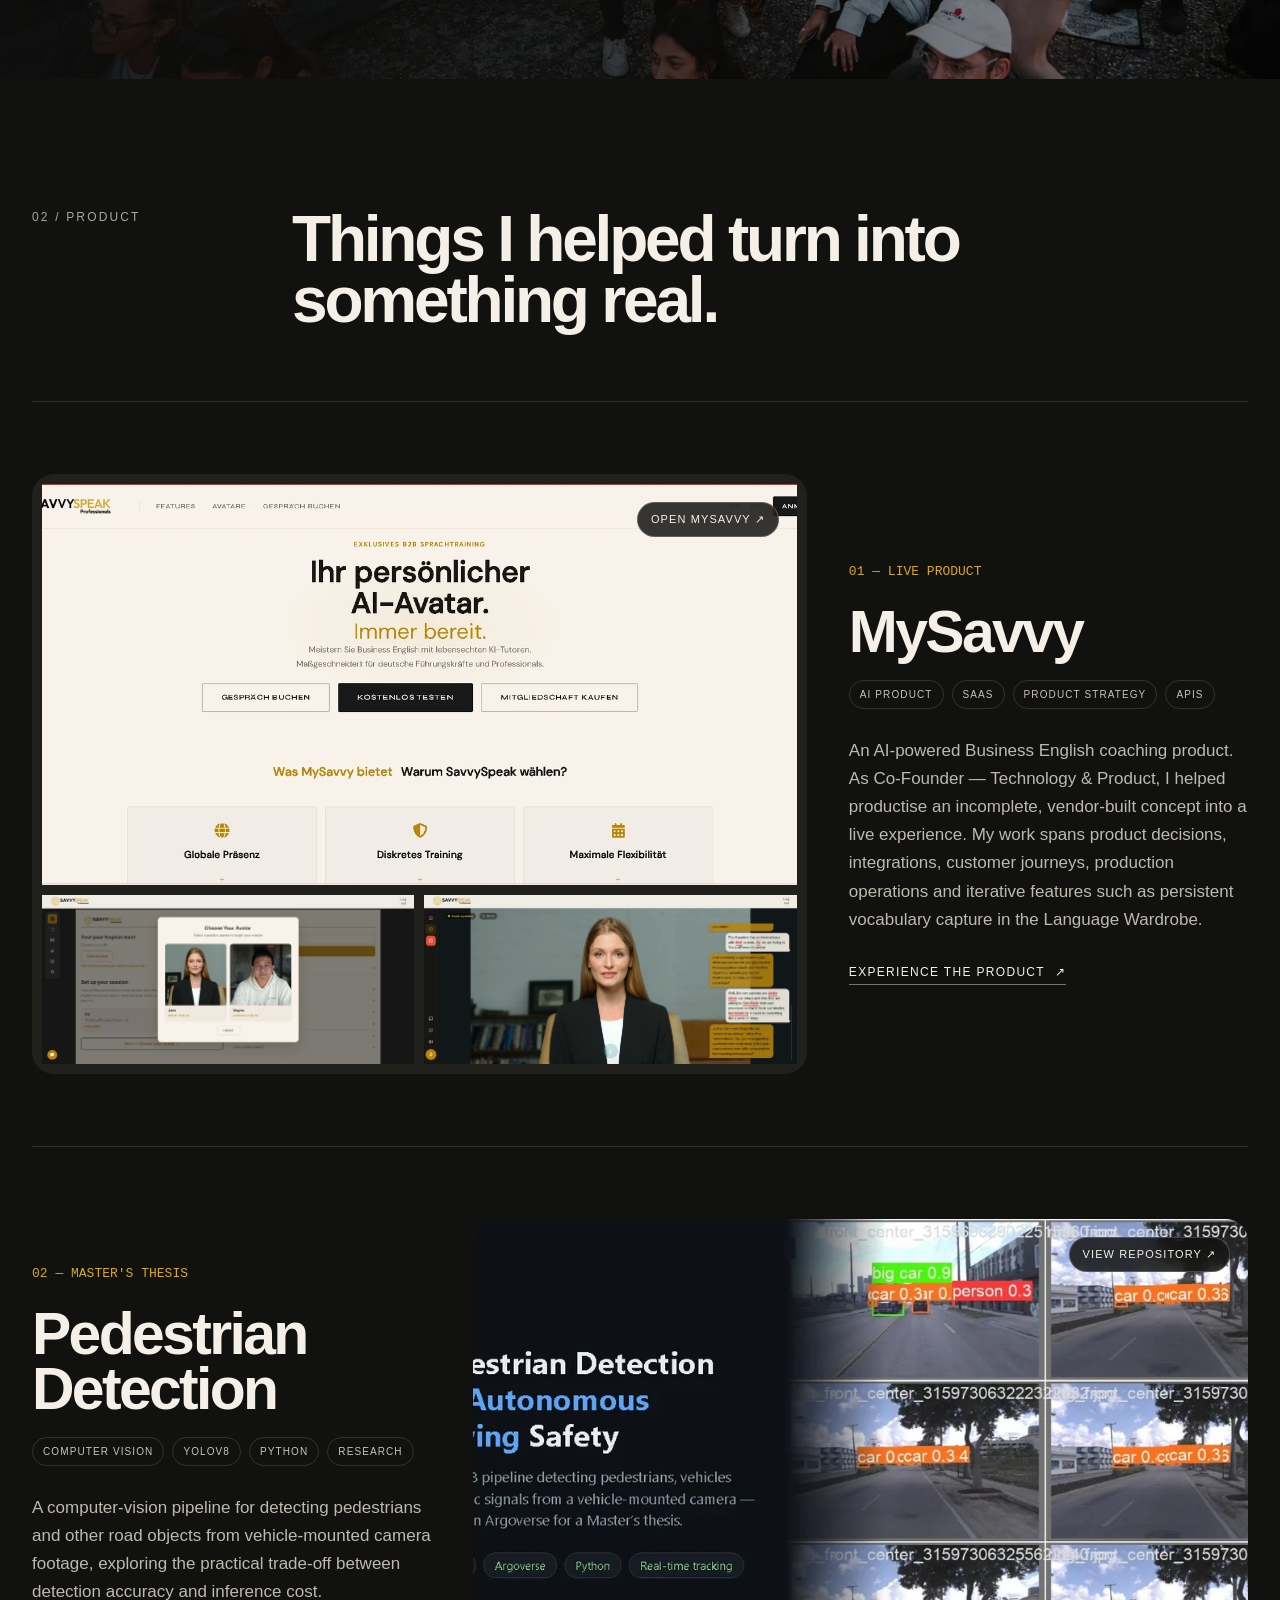
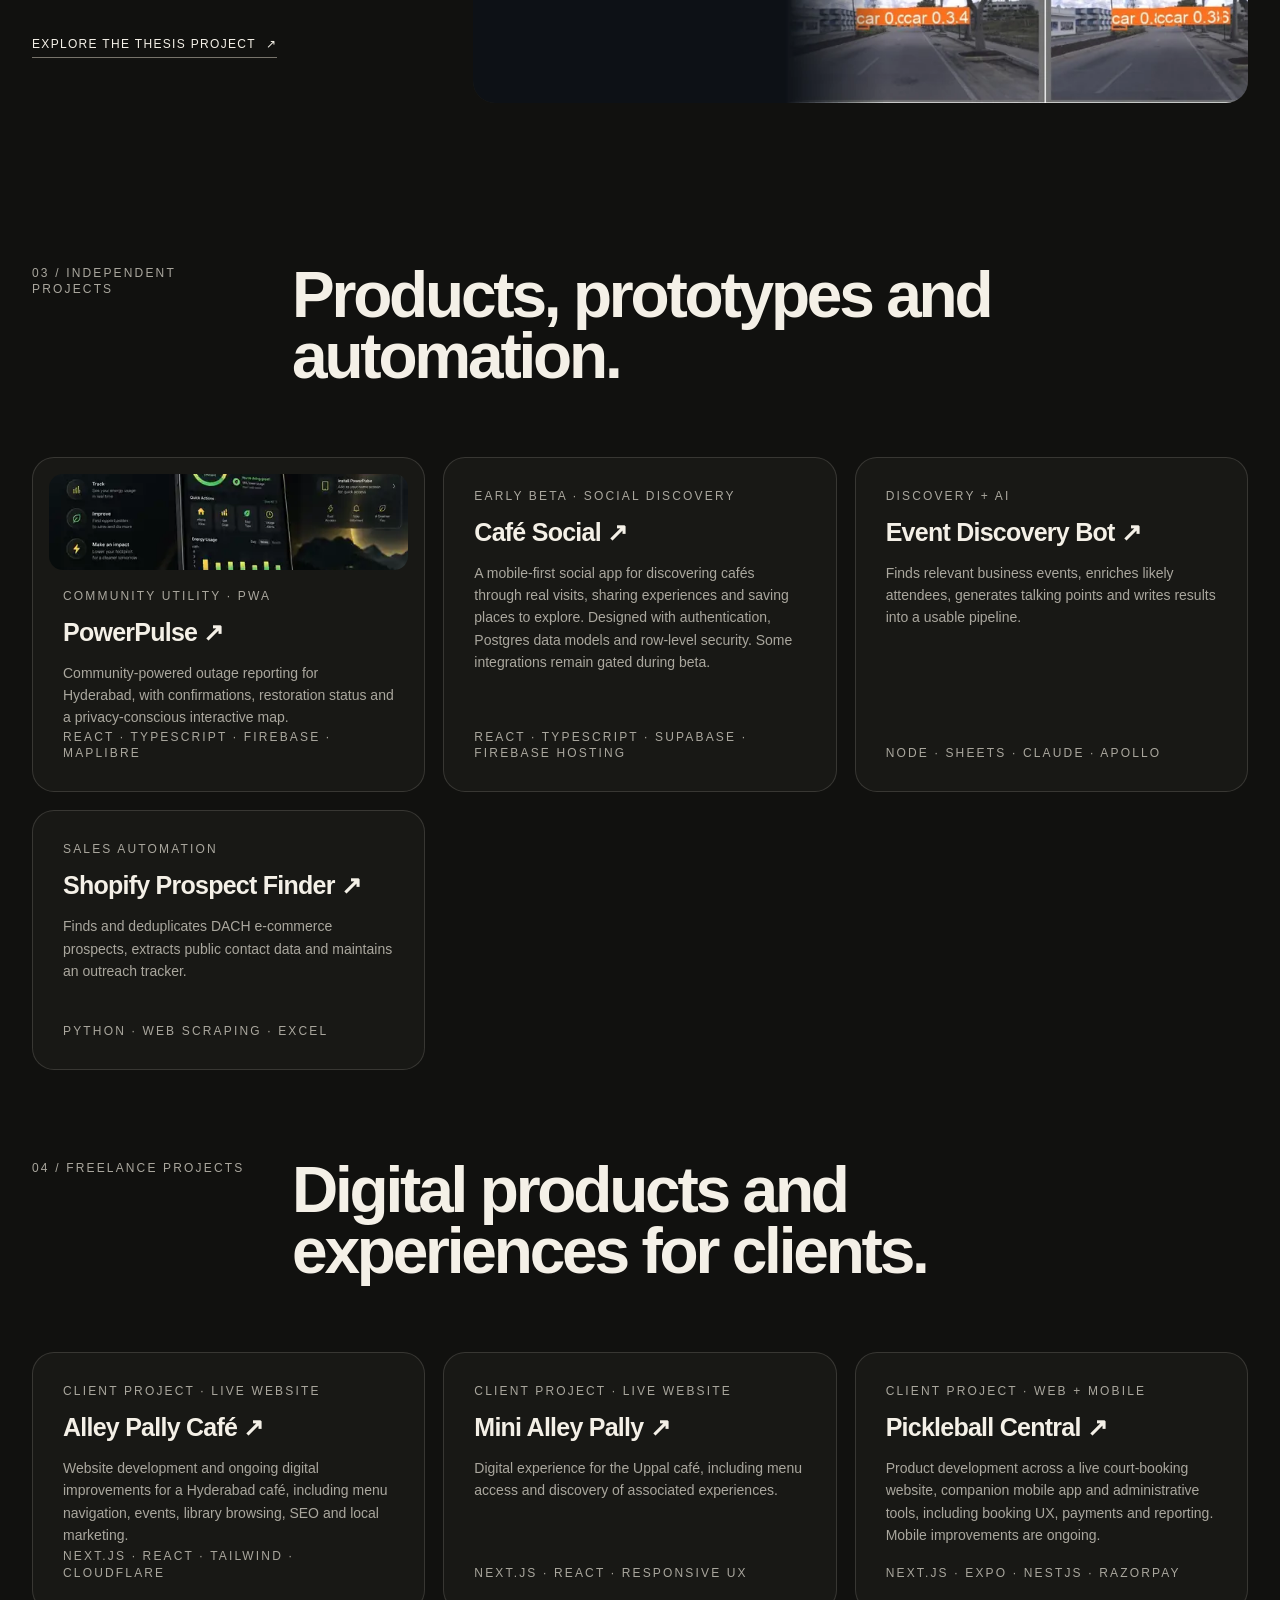
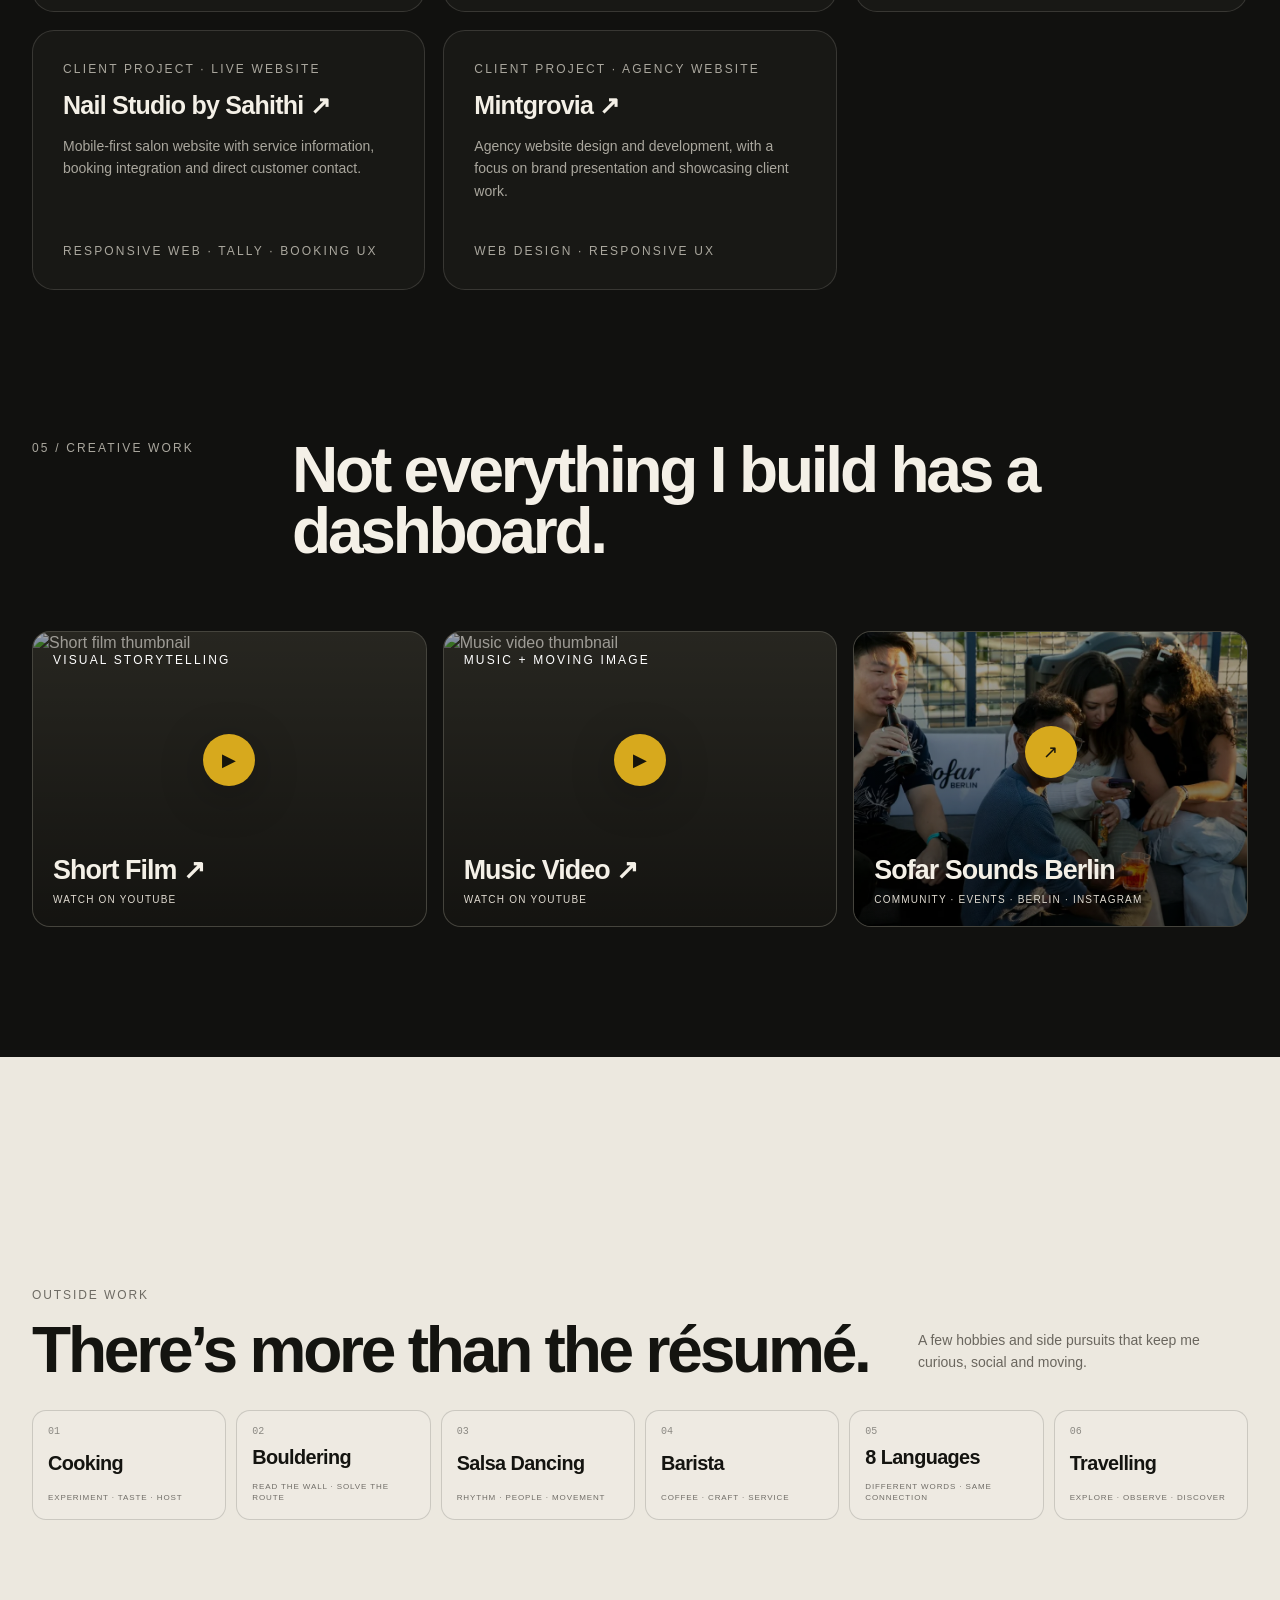
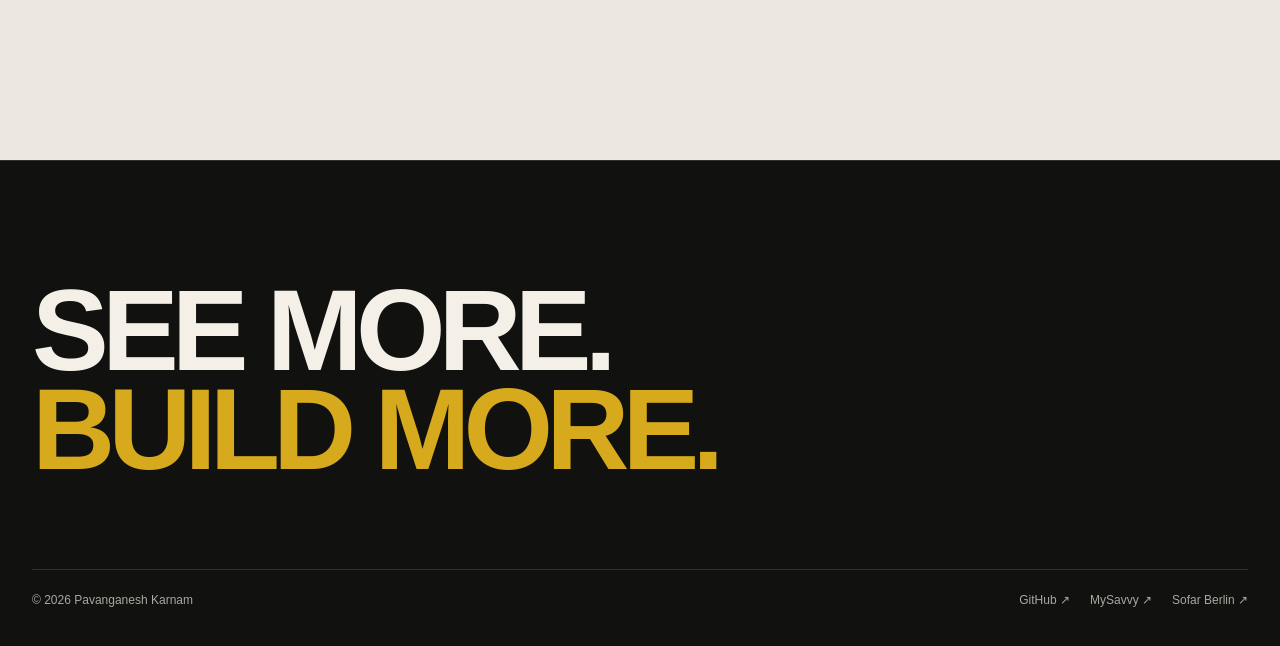
==== commit 7a9c5415: "Separate freelance client projects and remove Café Liora" ====
--- a/index.html
+++ b/index.html
@@ -22,7 +22,7 @@
   <div class="wrap nav">
     <a class="brand" href="#top">PAVANGANESH KARNAM</a>
     <nav class="navlinks" aria-label="Primary">
-      <a href="#thread">What Connects</a><a href="#work">Product</a><a href="#projects">Projects</a><a href="#creative">Creative</a><a href="#beyond">Beyond Work</a><a href="#contact">Contact</a>
+      <a href="#thread">What Connects</a><a href="#work">Product</a><a href="#projects">Projects</a><a href="#freelance">Freelance</a><a href="#creative">Creative</a><a href="#beyond">Beyond Work</a><a href="#contact">Contact</a>
     </nav>
   </div>
 </header>
@@ -89,7 +89,7 @@
         </div>
       </article>
 
-      <div id="projects" class="section-head reveal" style="margin-top:90px"><div class="eyebrow">03 / Side projects</div><h2>Products, prototypes and client experiences.</h2></div>
+      <div id="projects" class="section-head reveal" style="margin-top:90px"><div class="eyebrow">03 / Independent projects</div><h2>Products, prototypes and automation.</h2></div>
 
       <div class="tech-mini-grid reveal">
         <a class="mini powerpulse-mini" href="https://pgpgpgpgpgk.github.io/PowerPulse/" target="_blank" rel="noreferrer">
@@ -102,22 +102,26 @@
           <div class="eyebrow">React · TypeScript · Firebase · MapLibre</div>
         </a>
         <a class="mini" href="https://social-cafe-56b0b.web.app/" target="_blank" rel="noreferrer"><div><div class="eyebrow">Early beta · Social discovery</div><h4>Café Social <span class="arrow">↗</span></h4><p>A mobile-first social app for discovering cafés through real visits, sharing experiences and saving places to explore. Designed with authentication, Postgres data models and row-level security. Some integrations remain gated during beta.</p></div><div class="eyebrow">React · TypeScript · Supabase · Firebase Hosting</div></a>
-        <a class="mini" href="https://github.com/PGPGPGPGPGK/alley-pally" target="_blank" rel="noreferrer"><div><div class="eyebrow">Client project · Digital experience</div><h4>Alley Pally Café <span class="arrow">↗</span></h4><p>Website and digital-experience work for a Hyderabad café, spanning menu navigation, responsive interactions, SEO planning and operational handover. Client infrastructure migration is separate ongoing work.</p></div><div class="eyebrow">Next.js · React · Tailwind · Cloudflare</div></a>
-        <a class="mini" href="https://github.com/PGPGPGPGPGK/cafe-liora" target="_blank" rel="noreferrer"><div><div class="eyebrow">Unofficial client concept · Interactive demo</div><h4>Café Liora <span class="arrow">↗</span></h4><p>Speculative café-and-pickleball website concept, including an interactive court/date/time booking walkthrough. Availability is simulated; no reservations or payments are processed.</p></div><div class="eyebrow">React · Vite · TypeScript · Motion</div></a>
-        <div class="mini"><div><div class="eyebrow">Client project · Web + mobile</div><h4>Pickleball Central</h4><p>Product and UX work across a booking platform and companion mobile experience: visual court selection, time-slot discovery, marketing pages and administrative reporting. Client source code is not linked here.</p></div><div class="eyebrow">Next.js · Expo · Booking UX</div></div>
-        <div class="mini"><div><div class="eyebrow">Client project · In development</div><h4>Nail Studio by Sahithi</h4><p>Mobile-first salon website preview designed around services, visual work examples and a simple contact-to-booking journey. Domain and production launch are pending.</p></div><div class="eyebrow">Website UX · Responsive design · Booking journey</div></div>
         <!-- Job Application Assistant temporarily hidden
         <a class="mini" href="https://github.com/PGPGPGPGPGK/job-application-assistant" target="_blank" rel="noreferrer"><div><div class="eyebrow">Human-in-the-loop automation</div><h4>Job Application Assistant <span class="arrow">↗</span></h4><p>Job discovery, document tailoring and browser automation designed around a review-before-submit workflow.</p></div><div class="eyebrow">Automation · Review-before-submit</div></a>
         -->
         <a class="mini" href="https://github.com/PGPGPGPGPGK/event-search" target="_blank" rel="noreferrer"><div><div class="eyebrow">Discovery + AI</div><h4>Event Discovery Bot <span class="arrow">↗</span></h4><p>Finds relevant business events, enriches likely attendees, generates talking points and writes results into a usable pipeline.</p></div><div class="eyebrow">Node · Sheets · Claude · Apollo</div></a>
         <a class="mini" href="https://github.com/PGPGPGPGPGK/shopify-outreach" target="_blank" rel="noreferrer"><div><div class="eyebrow">Sales automation</div><h4>Shopify Prospect Finder <span class="arrow">↗</span></h4><p>Finds and deduplicates DACH e-commerce prospects, extracts public contact data and maintains an outreach tracker.</p></div><div class="eyebrow">Python · Web scraping · Excel</div></a>
       </div>
+      <div id="freelance" class="section-head reveal" style="margin-top:90px"><div class="eyebrow">04 / Freelance projects</div><h2>Digital products and experiences for clients.</h2></div>
+      <div class="tech-mini-grid reveal">
+        <a class="mini" href="https://alleypallycafe.com/nallagandla" target="_blank" rel="noreferrer"><div><div class="eyebrow">Client project · Live website</div><h4>Alley Pally Café <span class="arrow">↗</span></h4><p>Website development and ongoing digital improvements for a Hyderabad café, including menu navigation, events, library browsing, SEO and local marketing.</p></div><div class="eyebrow">Next.js · React · Tailwind · Cloudflare</div></a>
+        <a class="mini" href="https://alleypallycafe.com/mini" target="_blank" rel="noreferrer"><div><div class="eyebrow">Client project · Live website</div><h4>Mini Alley Pally <span class="arrow">↗</span></h4><p>Digital experience for the Uppal café, including menu access and discovery of associated experiences.</p></div><div class="eyebrow">Next.js · React · Responsive UX</div></a>
+        <a class="mini" href="https://pickleball-central.co.in" target="_blank" rel="noreferrer"><div><div class="eyebrow">Client project · Web + mobile</div><h4>Pickleball Central <span class="arrow">↗</span></h4><p>Product development across a live court-booking website, companion mobile app and administrative tools, including booking UX, payments and reporting. Mobile improvements are ongoing.</p></div><div class="eyebrow">Next.js · Expo · NestJS · Razorpay</div></a>
+        <a class="mini" href="https://nailsbysahithi.com/" target="_blank" rel="noreferrer"><div><div class="eyebrow">Client project · Live website</div><h4>Nail Studio by Sahithi <span class="arrow">↗</span></h4><p>Mobile-first salon website with service information, booking integration and direct customer contact.</p></div><div class="eyebrow">Responsive web · Tally · Booking UX</div></a>
+        <a class="mini" href="https://mintgrovia.in" target="_blank" rel="noreferrer"><div><div class="eyebrow">Client project · Agency website</div><h4>Mintgrovia <span class="arrow">↗</span></h4><p>Agency website design and development, with a focus on brand presentation and showcasing client work.</p></div><div class="eyebrow">Web design · Responsive UX</div></a>
+      </div>
     </div>
   </section>
 
   <section id="creative" style="padding-top:20px">
     <div class="wrap">
-      <div class="section-head reveal"><div class="eyebrow">04 / Creative work</div><h2>Not everything I build has a dashboard.</h2></div>
+      <div class="section-head reveal"><div class="eyebrow">05 / Creative work</div><h2>Not everything I build has a dashboard.</h2></div>
       <div class="creative-grid reveal">
         <a class="video-card" href="https://youtu.be/dspvZ8qLnYA?si=hRVgWq7cxDjMHmX9" target="_blank" rel="noreferrer" aria-label="Open Short Film on YouTube">
           <img src="https://img.youtube.com/vi/dspvZ8qLnYA/maxresdefault.jpg" alt="Short film thumbnail" />
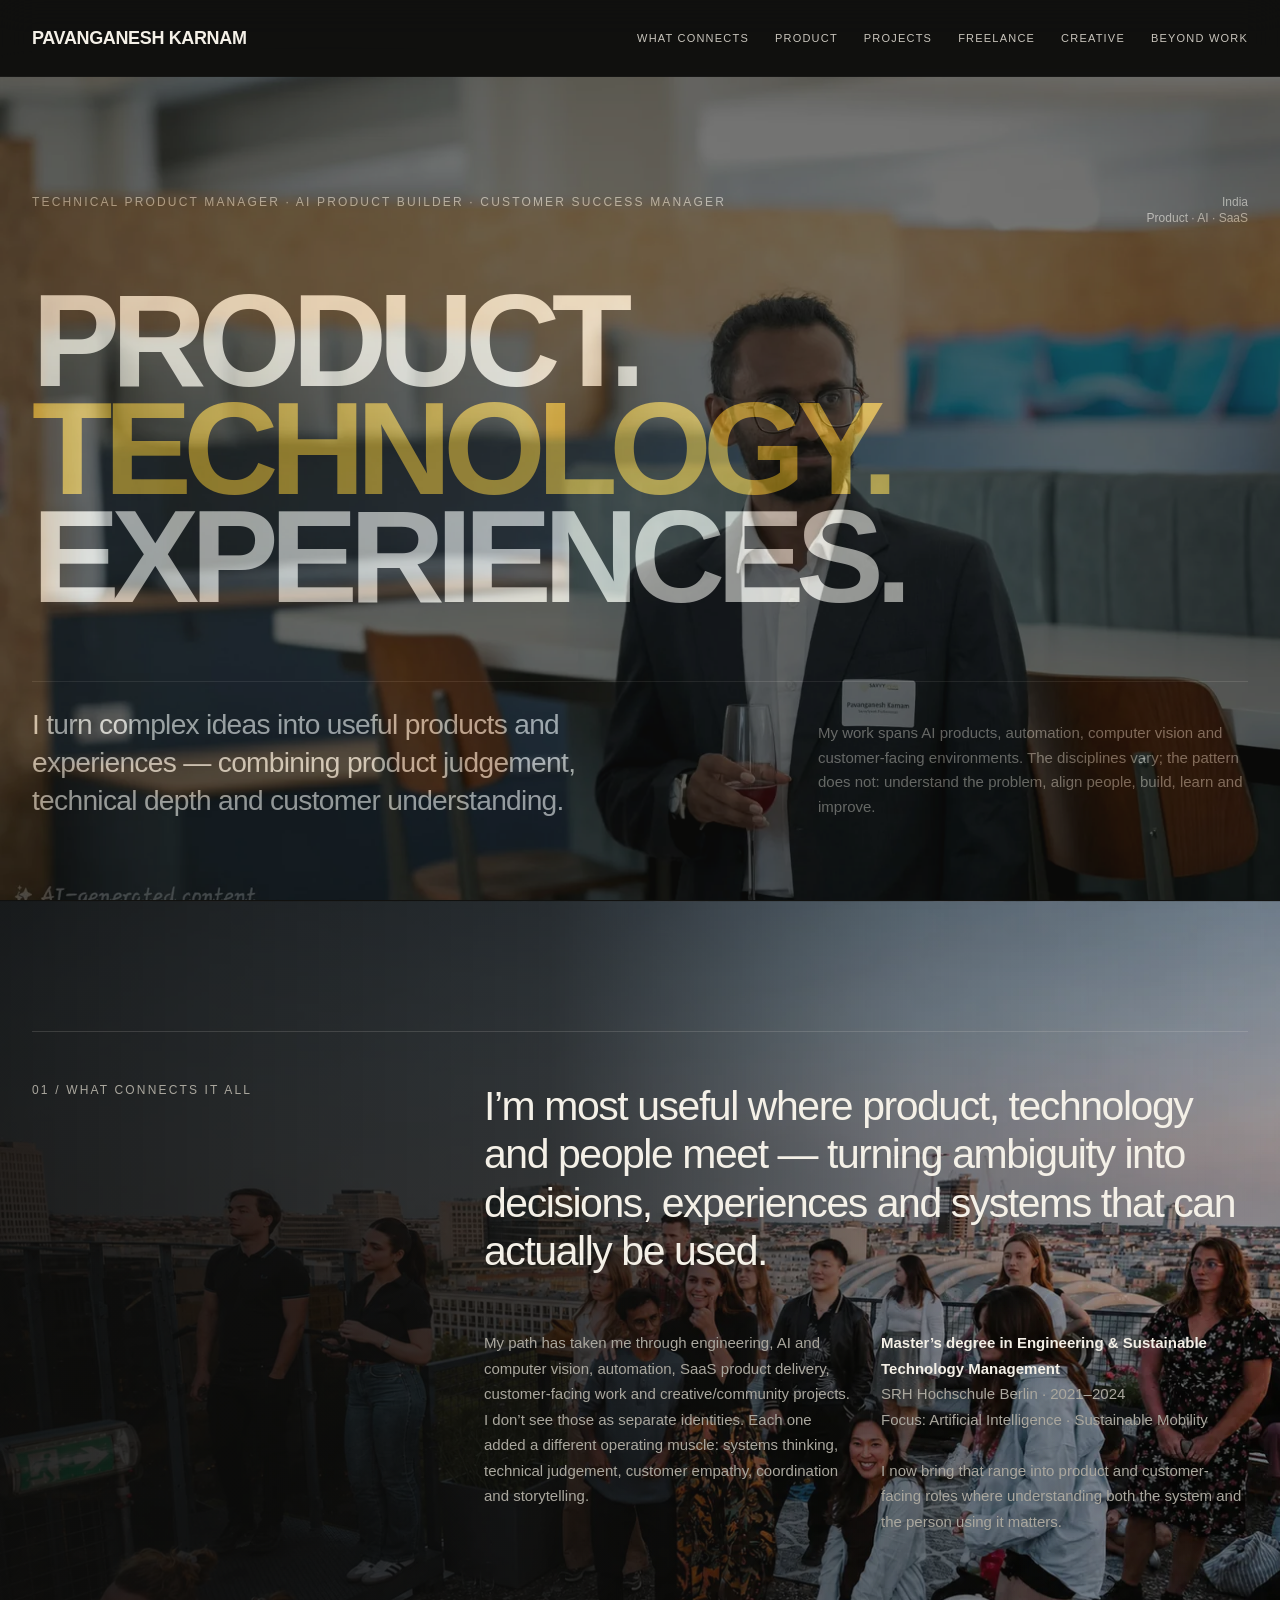
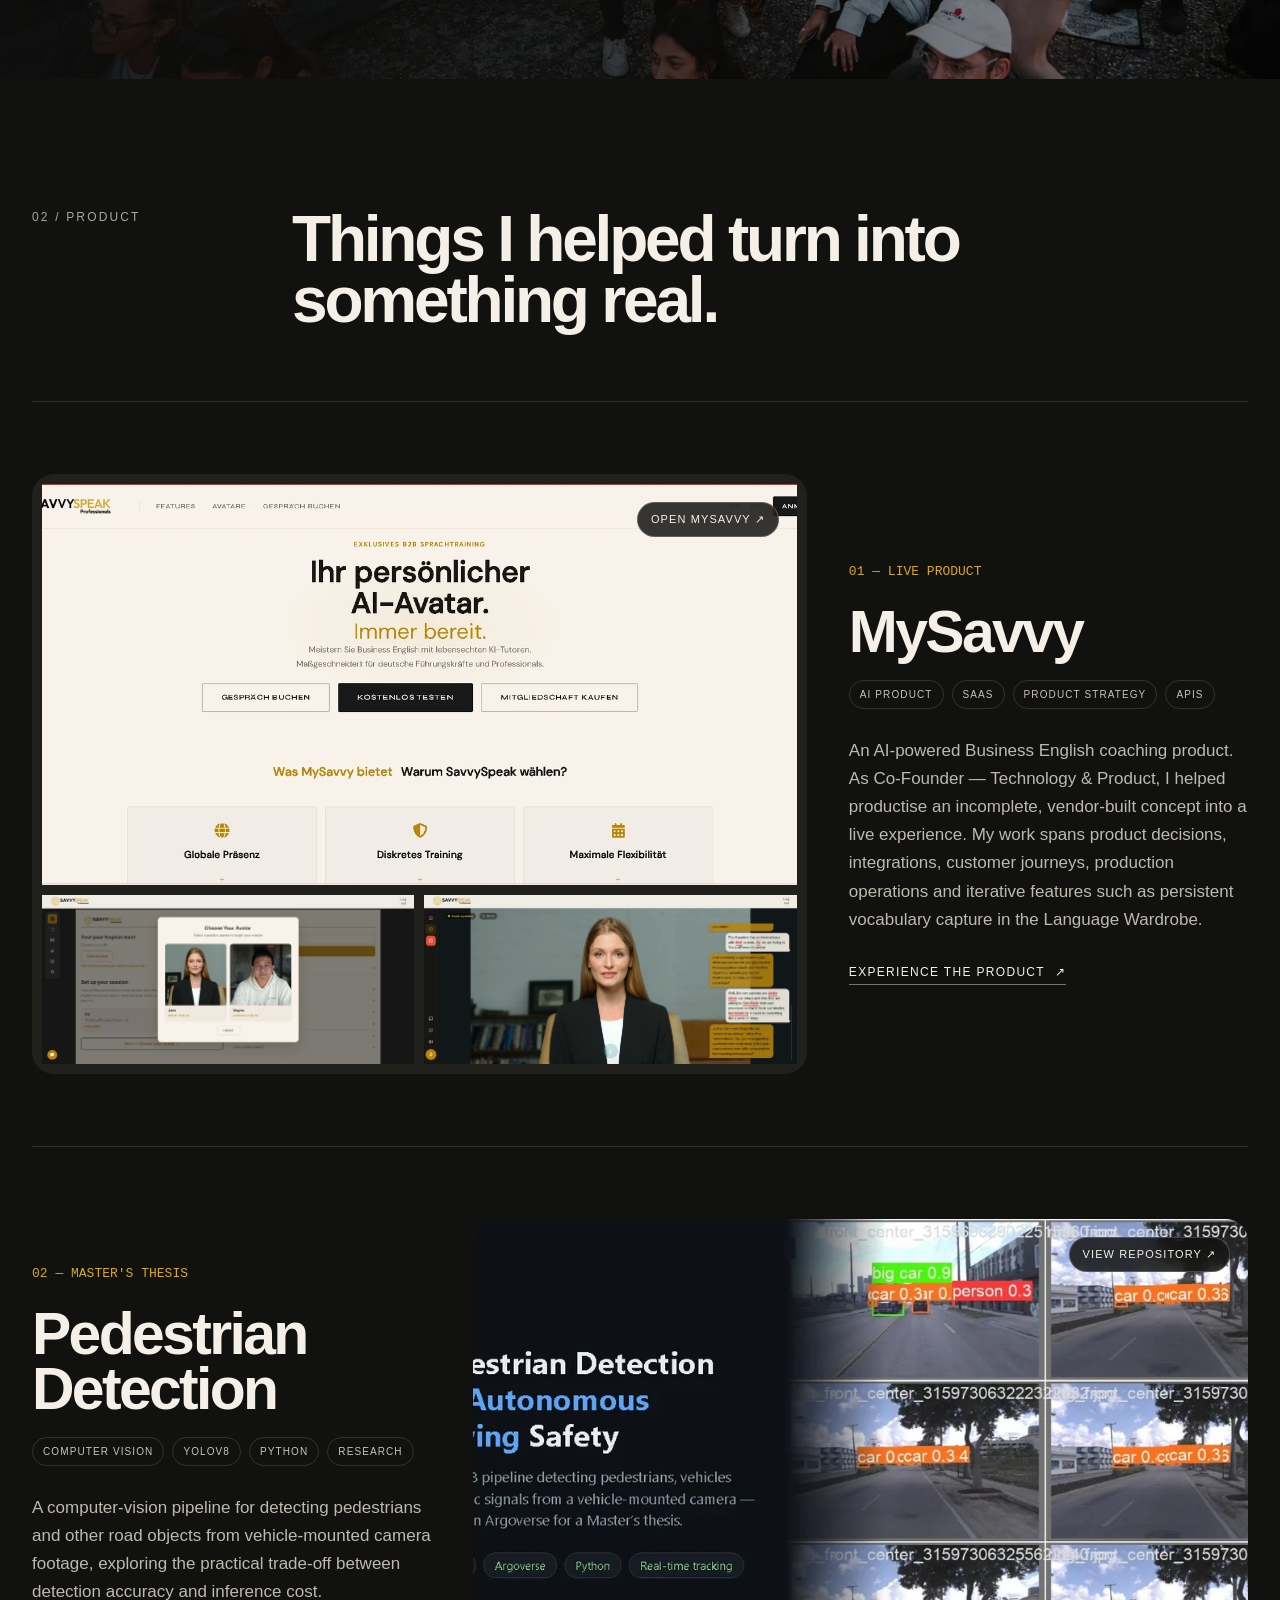
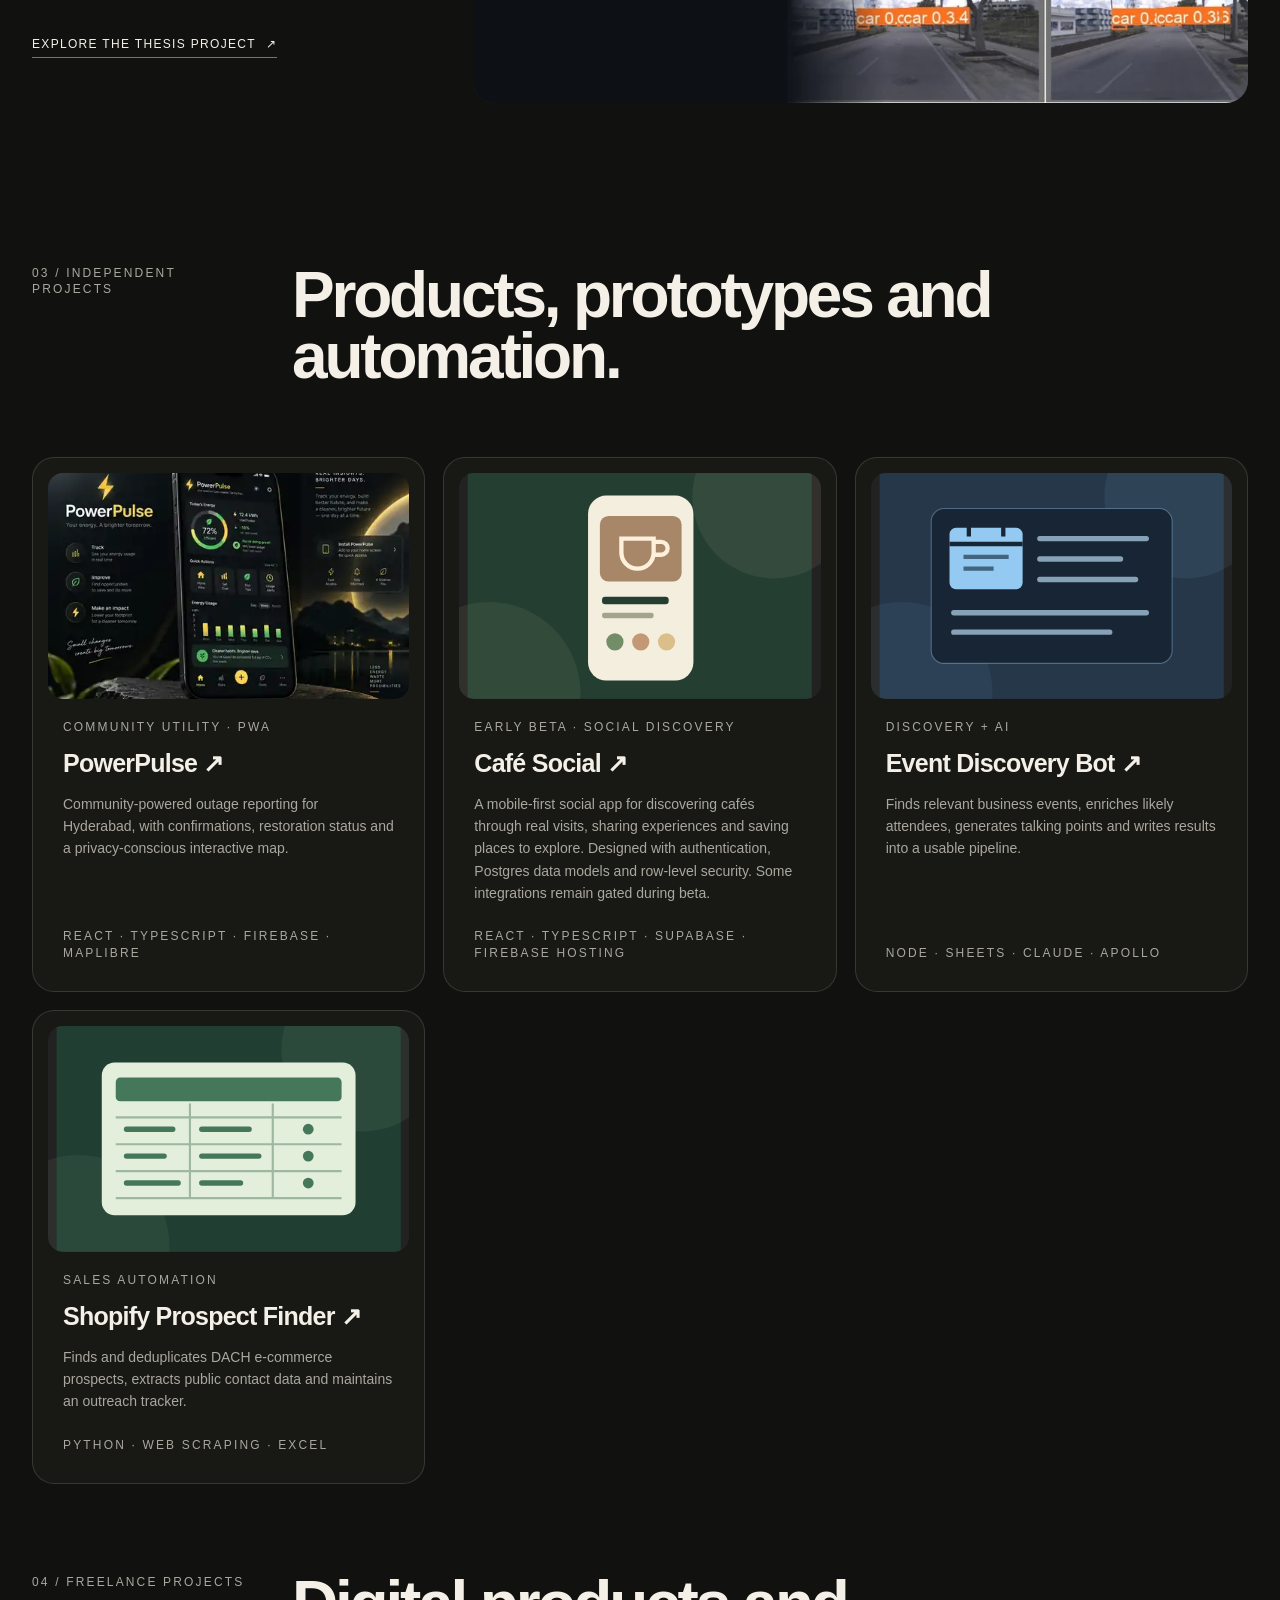
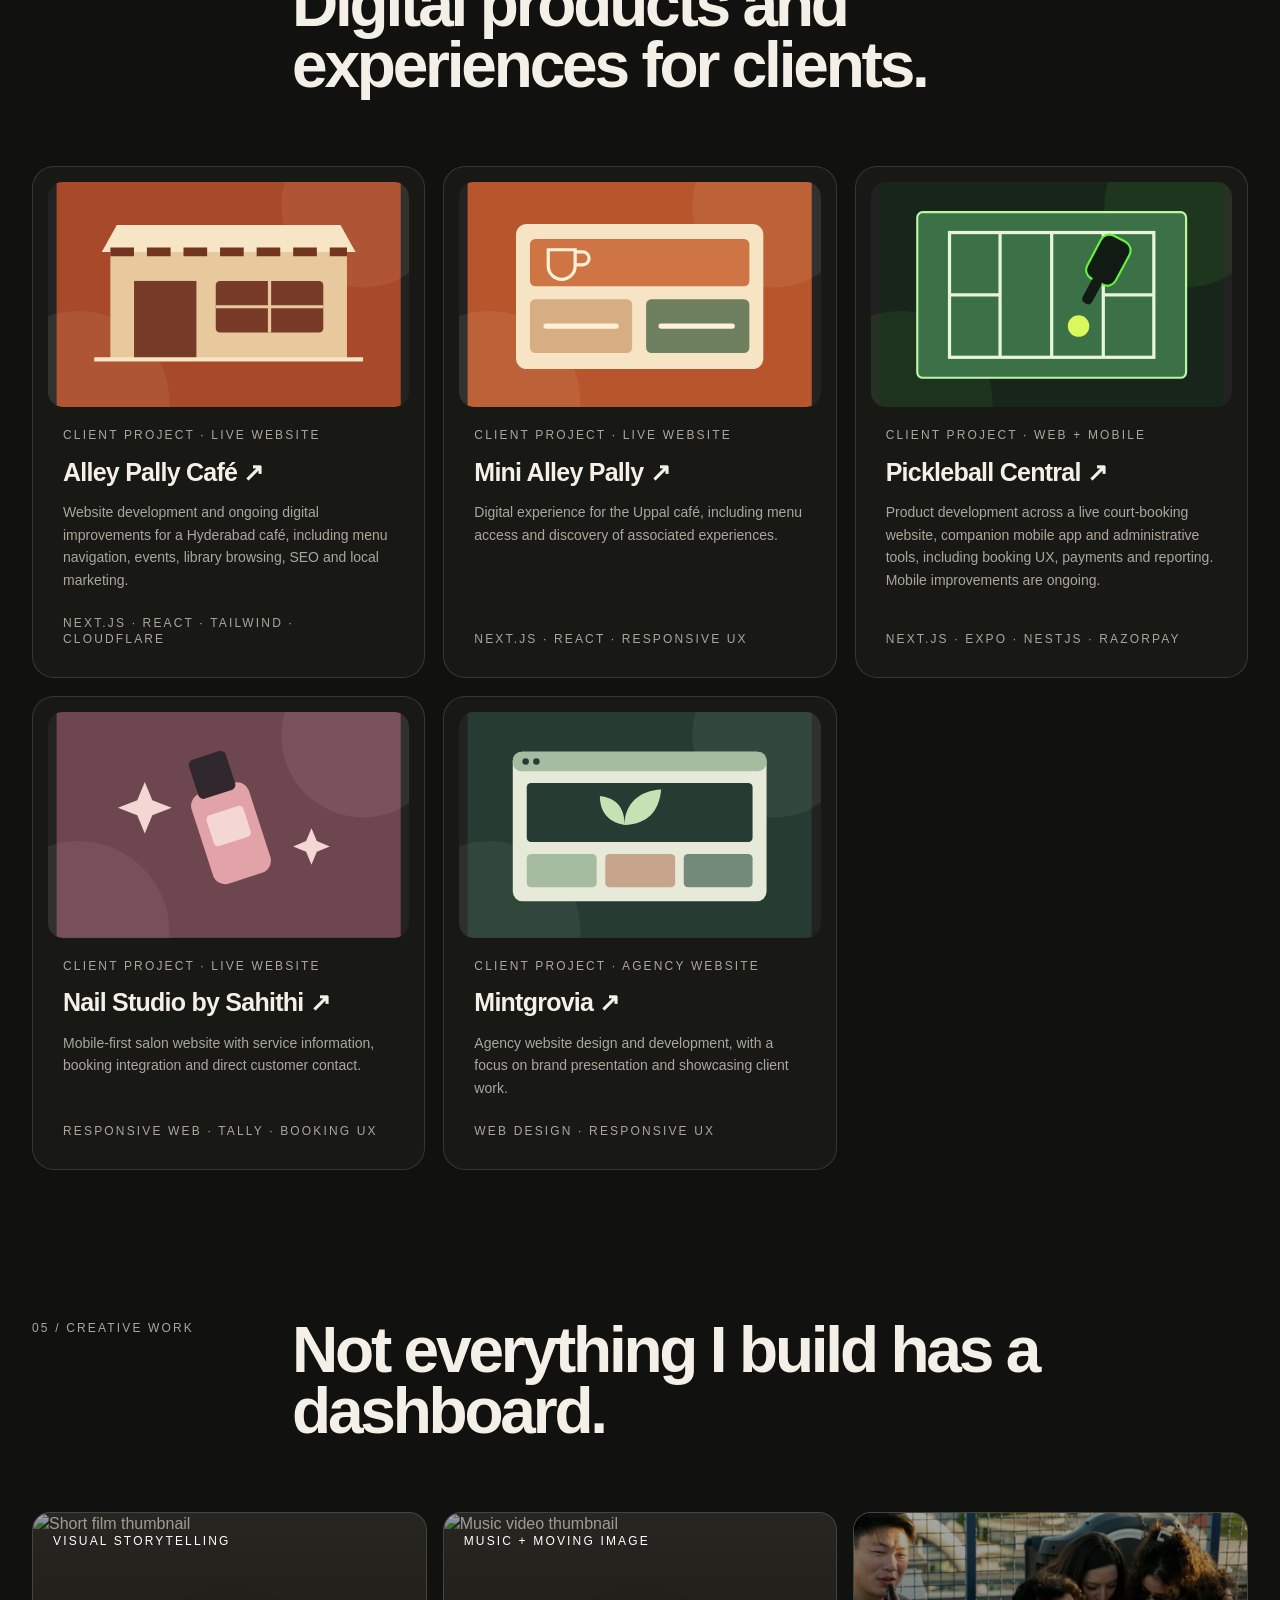
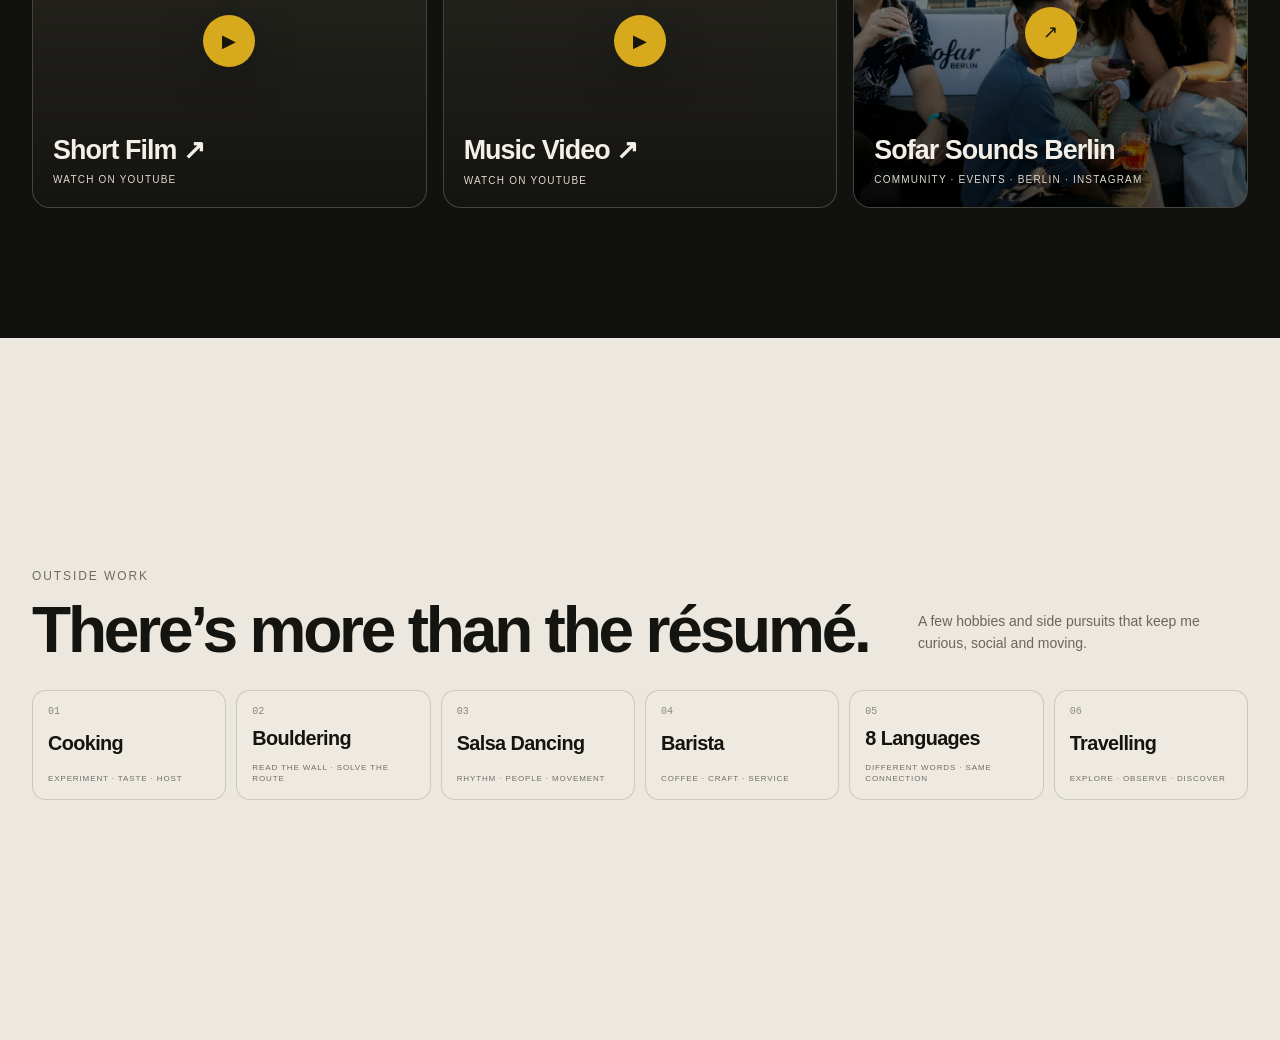
==== commit 1444358b: "Remove closing section and add bespoke project card illustrations" ====
--- a/index.html
+++ b/index.html
@@ -8,6 +8,7 @@
   <title>Pavanganesh Karnam — Product · Technology · Experiences</title>
   <link rel="stylesheet" href="styles.css" />
   <style>#thread{background-image:linear-gradient(90deg,rgba(13,13,12,.88) 0%,rgba(13,13,12,.78) 43%,rgba(13,13,12,.42) 72%,rgba(13,13,12,.24) 100%),url('asset-01-03a9aabbd2f6.webp')!important;background-size:cover;background-position:center}</style>
+<style>.tech-mini-grid .mini-thumb{height:auto;aspect-ratio:16/10;margin:-15px -15px 20px;border-radius:15px}.tech-mini-grid .mini-thumb svg{display:block;width:100%;height:100%;object-fit:cover}.tech-mini-grid .mini>.eyebrow{margin-top:24px}.tech-mini-grid .mini{min-width:0}.tech-mini-grid .mini-thumb img{object-fit:cover}</style>
 </head>
 <body>
 <button class="hero-portrait" id="heroPortrait" type="button" aria-label="Open portrait preview" aria-hidden="true">
@@ -22,7 +23,7 @@
   <div class="wrap nav">
     <a class="brand" href="#top">PAVANGANESH KARNAM</a>
     <nav class="navlinks" aria-label="Primary">
-      <a href="#thread">What Connects</a><a href="#work">Product</a><a href="#projects">Projects</a><a href="#freelance">Freelance</a><a href="#creative">Creative</a><a href="#beyond">Beyond Work</a><a href="#contact">Contact</a>
+      <a href="#thread">What Connects</a><a href="#work">Product</a><a href="#projects">Projects</a><a href="#freelance">Freelance</a><a href="#creative">Creative</a><a href="#beyond">Beyond Work</a>
     </nav>
   </div>
 </header>
@@ -101,20 +102,20 @@
           </div>
           <div class="eyebrow">React · TypeScript · Firebase · MapLibre</div>
         </a>
-        <a class="mini" href="https://social-cafe-56b0b.web.app/" target="_blank" rel="noreferrer"><div><div class="eyebrow">Early beta · Social discovery</div><h4>Café Social <span class="arrow">↗</span></h4><p>A mobile-first social app for discovering cafés through real visits, sharing experiences and saving places to explore. Designed with authentication, Postgres data models and row-level security. Some integrations remain gated during beta.</p></div><div class="eyebrow">React · TypeScript · Supabase · Firebase Hosting</div></a>
+        <a class="mini" href="https://social-cafe-56b0b.web.app/" target="_blank" rel="noreferrer"><div><div class="mini-thumb project-art" aria-hidden="true"><svg viewBox="0 0 320 210" xmlns="http://www.w3.org/2000/svg" role="presentation"><rect width="320" height="210" fill="#243e32"/><circle cx="285" cy="22" r="76" fill="#e8d9ac" opacity=".08"/><circle cx="20" cy="205" r="85" fill="#e8d9ac" opacity=".07"/><rect x='112' y='21' width='98' height='172' rx='17' fill='#f4eedf'/><rect x='123' y='40' width='76' height='61' rx='8' fill='#a88768'/><path d='M143 61h30v13a15 15 0 0 1-30 0zM173 64h7a6 6 0 0 1 0 12h-7' fill='none' stroke='#fff0dc' stroke-width='4'/><rect x='125' y='115' width='62' height='7' rx='3' fill='#243e32'/><rect x='125' y='130' width='48' height='5' rx='2' fill='#a2a58b'/><circle cx='137' cy='157' r='8' fill='#728d68'/><circle cx='161' cy='157' r='8' fill='#c39875'/><circle cx='185' cy='157' r='8' fill='#dbbf8b'/></svg></div><div class="eyebrow">Early beta · Social discovery</div><h4>Café Social <span class="arrow">↗</span></h4><p>A mobile-first social app for discovering cafés through real visits, sharing experiences and saving places to explore. Designed with authentication, Postgres data models and row-level security. Some integrations remain gated during beta.</p></div><div class="eyebrow">React · TypeScript · Supabase · Firebase Hosting</div></a>
         <!-- Job Application Assistant temporarily hidden
         <a class="mini" href="https://github.com/PGPGPGPGPGK/job-application-assistant" target="_blank" rel="noreferrer"><div><div class="eyebrow">Human-in-the-loop automation</div><h4>Job Application Assistant <span class="arrow">↗</span></h4><p>Job discovery, document tailoring and browser automation designed around a review-before-submit workflow.</p></div><div class="eyebrow">Automation · Review-before-submit</div></a>
         -->
-        <a class="mini" href="https://github.com/PGPGPGPGPGK/event-search" target="_blank" rel="noreferrer"><div><div class="eyebrow">Discovery + AI</div><h4>Event Discovery Bot <span class="arrow">↗</span></h4><p>Finds relevant business events, enriches likely attendees, generates talking points and writes results into a usable pipeline.</p></div><div class="eyebrow">Node · Sheets · Claude · Apollo</div></a>
-        <a class="mini" href="https://github.com/PGPGPGPGPGK/shopify-outreach" target="_blank" rel="noreferrer"><div><div class="eyebrow">Sales automation</div><h4>Shopify Prospect Finder <span class="arrow">↗</span></h4><p>Finds and deduplicates DACH e-commerce prospects, extracts public contact data and maintains an outreach tracker.</p></div><div class="eyebrow">Python · Web scraping · Excel</div></a>
+        <a class="mini" href="https://github.com/PGPGPGPGPGK/event-search" target="_blank" rel="noreferrer"><div><div class="mini-thumb project-art" aria-hidden="true"><svg viewBox="0 0 320 210" xmlns="http://www.w3.org/2000/svg" role="presentation"><rect width="320" height="210" fill="#26374a"/><circle cx="285" cy="22" r="76" fill="#94c9f1" opacity=".08"/><circle cx="20" cy="205" r="85" fill="#94c9f1" opacity=".07"/><rect x='48' y='33' width='224' height='144' rx='12' fill='#172535' stroke='#94c9f1' stroke-opacity='.4'/><rect x='65' y='51' width='68' height='57' rx='6' fill='#94c9f1'/><path d='M65 66h68M83 44v15M115 44v15' stroke='#172535' stroke-width='4'/><path d='M78 78h42M78 89h28' stroke='#426480' stroke-width='4'/><path d='M149 61h99M149 80h75M149 99h89M69 130h179M69 148h145' stroke='#b7d8ee' stroke-opacity='.7' stroke-width='5' stroke-linecap='round'/></svg></div><div class="eyebrow">Discovery + AI</div><h4>Event Discovery Bot <span class="arrow">↗</span></h4><p>Finds relevant business events, enriches likely attendees, generates talking points and writes results into a usable pipeline.</p></div><div class="eyebrow">Node · Sheets · Claude · Apollo</div></a>
+        <a class="mini" href="https://github.com/PGPGPGPGPGK/shopify-outreach" target="_blank" rel="noreferrer"><div><div class="mini-thumb project-art" aria-hidden="true"><svg viewBox="0 0 320 210" xmlns="http://www.w3.org/2000/svg" role="presentation"><rect width="320" height="210" fill="#213e33"/><circle cx="285" cy="22" r="76" fill="#a6d7a1" opacity=".08"/><circle cx="20" cy="205" r="85" fill="#a6d7a1" opacity=".07"/><rect x='42' y='34' width='236' height='142' rx='12' fill='#e3eedb'/><rect x='55' y='48' width='210' height='22' rx='4' fill='#45785a'/><path d='M55 85h210M55 110h210M55 135h210M55 160h210M124 72v89M201 72v89' stroke='#9db7a1' stroke-width='2'/><path d='M65 96h43M65 121h35M65 146h48M135 96h44M135 121h53M135 146h36' stroke='#45785a' stroke-width='5' stroke-linecap='round'/><circle cx='234' cy='96' r='5' fill='#45785a'/><circle cx='234' cy='121' r='5' fill='#45785a'/><circle cx='234' cy='146' r='5' fill='#45785a'/></svg></div><div class="eyebrow">Sales automation</div><h4>Shopify Prospect Finder <span class="arrow">↗</span></h4><p>Finds and deduplicates DACH e-commerce prospects, extracts public contact data and maintains an outreach tracker.</p></div><div class="eyebrow">Python · Web scraping · Excel</div></a>
       </div>
       <div id="freelance" class="section-head reveal" style="margin-top:90px"><div class="eyebrow">04 / Freelance projects</div><h2>Digital products and experiences for clients.</h2></div>
       <div class="tech-mini-grid reveal">
-        <a class="mini" href="https://alleypallycafe.com/nallagandla" target="_blank" rel="noreferrer"><div><div class="eyebrow">Client project · Live website</div><h4>Alley Pally Café <span class="arrow">↗</span></h4><p>Website development and ongoing digital improvements for a Hyderabad café, including menu navigation, events, library browsing, SEO and local marketing.</p></div><div class="eyebrow">Next.js · React · Tailwind · Cloudflare</div></a>
-        <a class="mini" href="https://alleypallycafe.com/mini" target="_blank" rel="noreferrer"><div><div class="eyebrow">Client project · Live website</div><h4>Mini Alley Pally <span class="arrow">↗</span></h4><p>Digital experience for the Uppal café, including menu access and discovery of associated experiences.</p></div><div class="eyebrow">Next.js · React · Responsive UX</div></a>
-        <a class="mini" href="https://pickleball-central.co.in" target="_blank" rel="noreferrer"><div><div class="eyebrow">Client project · Web + mobile</div><h4>Pickleball Central <span class="arrow">↗</span></h4><p>Product development across a live court-booking website, companion mobile app and administrative tools, including booking UX, payments and reporting. Mobile improvements are ongoing.</p></div><div class="eyebrow">Next.js · Expo · NestJS · Razorpay</div></a>
-        <a class="mini" href="https://nailsbysahithi.com/" target="_blank" rel="noreferrer"><div><div class="eyebrow">Client project · Live website</div><h4>Nail Studio by Sahithi <span class="arrow">↗</span></h4><p>Mobile-first salon website with service information, booking integration and direct customer contact.</p></div><div class="eyebrow">Responsive web · Tally · Booking UX</div></a>
-        <a class="mini" href="https://mintgrovia.in" target="_blank" rel="noreferrer"><div><div class="eyebrow">Client project · Agency website</div><h4>Mintgrovia <span class="arrow">↗</span></h4><p>Agency website design and development, with a focus on brand presentation and showcasing client work.</p></div><div class="eyebrow">Web design · Responsive UX</div></a>
+        <a class="mini" href="https://alleypallycafe.com/nallagandla" target="_blank" rel="noreferrer"><div><div class="mini-thumb project-art" aria-hidden="true"><svg viewBox="0 0 320 210" xmlns="http://www.w3.org/2000/svg" role="presentation"><rect width="320" height="210" fill="#a84929"/><circle cx="285" cy="22" r="76" fill="#f7e6c5" opacity=".08"/><circle cx="20" cy="205" r="85" fill="#f7e6c5" opacity=".07"/><path d='M50 165V65h220v100' fill='#e8c99d'/><path d='M42 65h236l-14-25H56z' fill='#f7e6c5'/><path d='M50 65h220' stroke='#72351f' stroke-width='8' stroke-dasharray='22 12'/><rect x='72' y='92' width='58' height='73' fill='#783b28'/><rect x='148' y='92' width='100' height='48' rx='4' fill='#783b28'/><path d='M198 92v48M148 116h100' stroke='#e8c99d' stroke-width='3'/><path d='M35 165h250' stroke='#f7e6c5' stroke-width='4'/></svg></div><div class="eyebrow">Client project · Live website</div><h4>Alley Pally Café <span class="arrow">↗</span></h4><p>Website development and ongoing digital improvements for a Hyderabad café, including menu navigation, events, library browsing, SEO and local marketing.</p></div><div class="eyebrow">Next.js · React · Tailwind · Cloudflare</div></a>
+        <a class="mini" href="https://alleypallycafe.com/mini" target="_blank" rel="noreferrer"><div><div class="mini-thumb project-art" aria-hidden="true"><svg viewBox="0 0 320 210" xmlns="http://www.w3.org/2000/svg" role="presentation"><rect width="320" height="210" fill="#b7562d"/><circle cx="285" cy="22" r="76" fill="#f7e6c5" opacity=".08"/><circle cx="20" cy="205" r="85" fill="#f7e6c5" opacity=".07"/><rect x='45' y='39' width='230' height='135' rx='10' fill='#f6e4c5'/><rect x='58' y='53' width='204' height='44' rx='5' fill='#cf7445'/><path d='M75 63h25v15a12 12 0 0 1-25 0zM100 65h7a6 6 0 0 1 0 12h-7' stroke='#fff1d8' stroke-width='3' fill='none'/><rect x='58' y='109' width='95' height='50' rx='5' fill='#d7ad83'/><rect x='166' y='109' width='96' height='50' rx='5' fill='#6e8060'/><path d='M73 134h65M180 134h66' stroke='#fff1d8' stroke-width='5' stroke-linecap='round'/></svg></div><div class="eyebrow">Client project · Live website</div><h4>Mini Alley Pally <span class="arrow">↗</span></h4><p>Digital experience for the Uppal café, including menu access and discovery of associated experiences.</p></div><div class="eyebrow">Next.js · React · Responsive UX</div></a>
+        <a class="mini" href="https://pickleball-central.co.in" target="_blank" rel="noreferrer"><div><div class="mini-thumb project-art" aria-hidden="true"><svg viewBox="0 0 320 210" xmlns="http://www.w3.org/2000/svg" role="presentation"><rect width="320" height="210" fill="#18251b"/><circle cx="285" cy="22" r="76" fill="#66f13e" opacity=".08"/><circle cx="20" cy="205" r="85" fill="#66f13e" opacity=".07"/><rect x='35' y='28' width='250' height='154' rx='5' fill='#3c7046' stroke='#baf6a5' stroke-width='2'/><rect x='65' y='47' width='190' height='116' fill='none' stroke='#e8f5d9' stroke-width='3'/><path d='M160 47v116M112 47v116M208 47v116M65 105h47M208 105h47' stroke='#e8f5d9' stroke-width='3'/><g transform='translate(212 74) rotate(28)'><rect x='-15' y='-24' width='30' height='45' rx='9' fill='#111a13' stroke='#66f13e' stroke-width='2'/><rect x='-5' y='18' width='10' height='26' rx='4' fill='#111a13'/></g><circle cx='185' cy='134' r='10' fill='#d8f85b'/></svg></div><div class="eyebrow">Client project · Web + mobile</div><h4>Pickleball Central <span class="arrow">↗</span></h4><p>Product development across a live court-booking website, companion mobile app and administrative tools, including booking UX, payments and reporting. Mobile improvements are ongoing.</p></div><div class="eyebrow">Next.js · Expo · NestJS · Razorpay</div></a>
+        <a class="mini" href="https://nailsbysahithi.com/" target="_blank" rel="noreferrer"><div><div class="mini-thumb project-art" aria-hidden="true"><svg viewBox="0 0 320 210" xmlns="http://www.w3.org/2000/svg" role="presentation"><rect width="320" height="210" fill="#6e4650"/><circle cx="285" cy="22" r="76" fill="#f4d7d4" opacity=".08"/><circle cx="20" cy="205" r="85" fill="#f4d7d4" opacity=".07"/><g transform='translate(160 106) rotate(-18)'><rect x='-28' y='-37' width='56' height='88' rx='12' fill='#e2a3a8'/><rect x='-18' y='-69' width='36' height='38' rx='5' fill='#30282c'/><rect x='-18' y='-15' width='36' height='30' rx='4' fill='#f4d7d4'/></g><path d='M82 65l7 17 18 7-18 7-7 17-7-17-18-7 18-7zM237 108l5 12 12 5-12 5-5 12-5-12-12-5 12-5z' fill='#f4d7d4'/></svg></div><div class="eyebrow">Client project · Live website</div><h4>Nail Studio by Sahithi <span class="arrow">↗</span></h4><p>Mobile-first salon website with service information, booking integration and direct customer contact.</p></div><div class="eyebrow">Responsive web · Tally · Booking UX</div></a>
+        <a class="mini" href="https://mintgrovia.in" target="_blank" rel="noreferrer"><div><div class="mini-thumb project-art" aria-hidden="true"><svg viewBox="0 0 320 210" xmlns="http://www.w3.org/2000/svg" role="presentation"><rect width="320" height="210" fill="#263b32"/><circle cx="285" cy="22" r="76" fill="#c6e1b4" opacity=".08"/><circle cx="20" cy="205" r="85" fill="#c6e1b4" opacity=".07"/><rect x='42' y='37' width='236' height='139' rx='9' fill='#e7e9d9'/><rect x='42' y='37' width='236' height='18' rx='8' fill='#a5bca0'/><circle cx='54' cy='46' r='3' fill='#263b32'/><circle cx='64' cy='46' r='3' fill='#263b32'/><rect x='55' y='66' width='210' height='55' rx='4' fill='#263b32'/><path d='M146 105c0-20 14-32 34-33-2 20-12 32-34 33zm0 0c0-17-8-25-23-27 0 14 7 24 23 27z' fill='#c6e1b4'/><rect x='55' y='132' width='65' height='31' rx='4' fill='#a5bca0'/><rect x='128' y='132' width='65' height='31' rx='4' fill='#c7a58c'/><rect x='201' y='132' width='64' height='31' rx='4' fill='#738a7a'/></svg></div><div class="eyebrow">Client project · Agency website</div><h4>Mintgrovia <span class="arrow">↗</span></h4><p>Agency website design and development, with a focus on brand presentation and showcasing client work.</p></div><div class="eyebrow">Web design · Responsive UX</div></a>
       </div>
     </div>
   </section>
@@ -164,19 +165,7 @@
 
 </main>
 
-<footer id="contact">
-  <div class="wrap">
-    <h2 class="footer-title">See more.<br/><em>Build more.</em></h2>
-    <div class="footer-row">
-      <div>© <span id="year"></span> Pavanganesh Karnam</div>
-      <div class="footer-links">
-        <a href="https://github.com/PGPGPGPGPGK" target="_blank" rel="noreferrer">GitHub ↗</a>
-        <a href="https://mysavvy.savvyspeak.ai" target="_blank" rel="noreferrer">MySavvy ↗</a>
-        <a href="https://www.instagram.com/sofarberlin?igsh=MWx6d28yajBtN3hkcg==" target="_blank" rel="noreferrer">Sofar Berlin ↗</a>
-      </div>
-    </div>
-  </div>
-</footer>
+
 <script src="script.js"></script>
 </body>
 </html>
